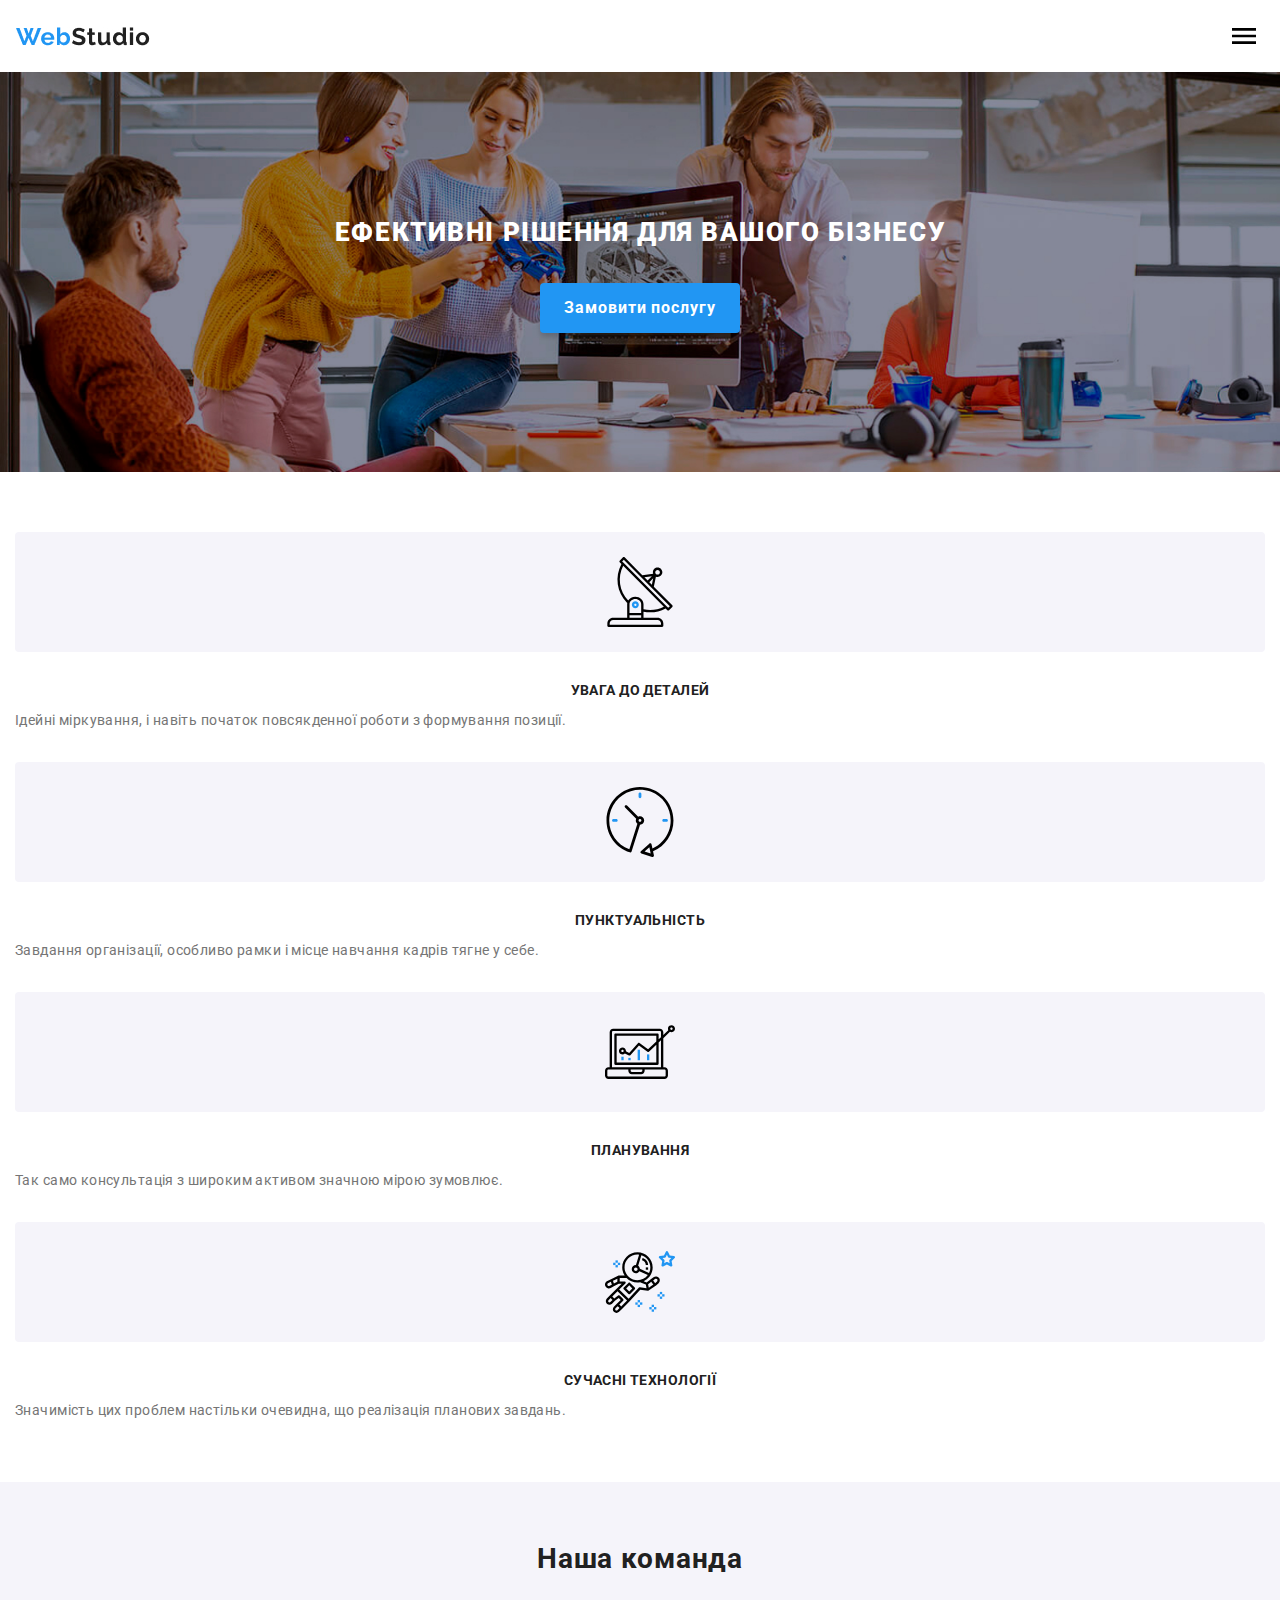
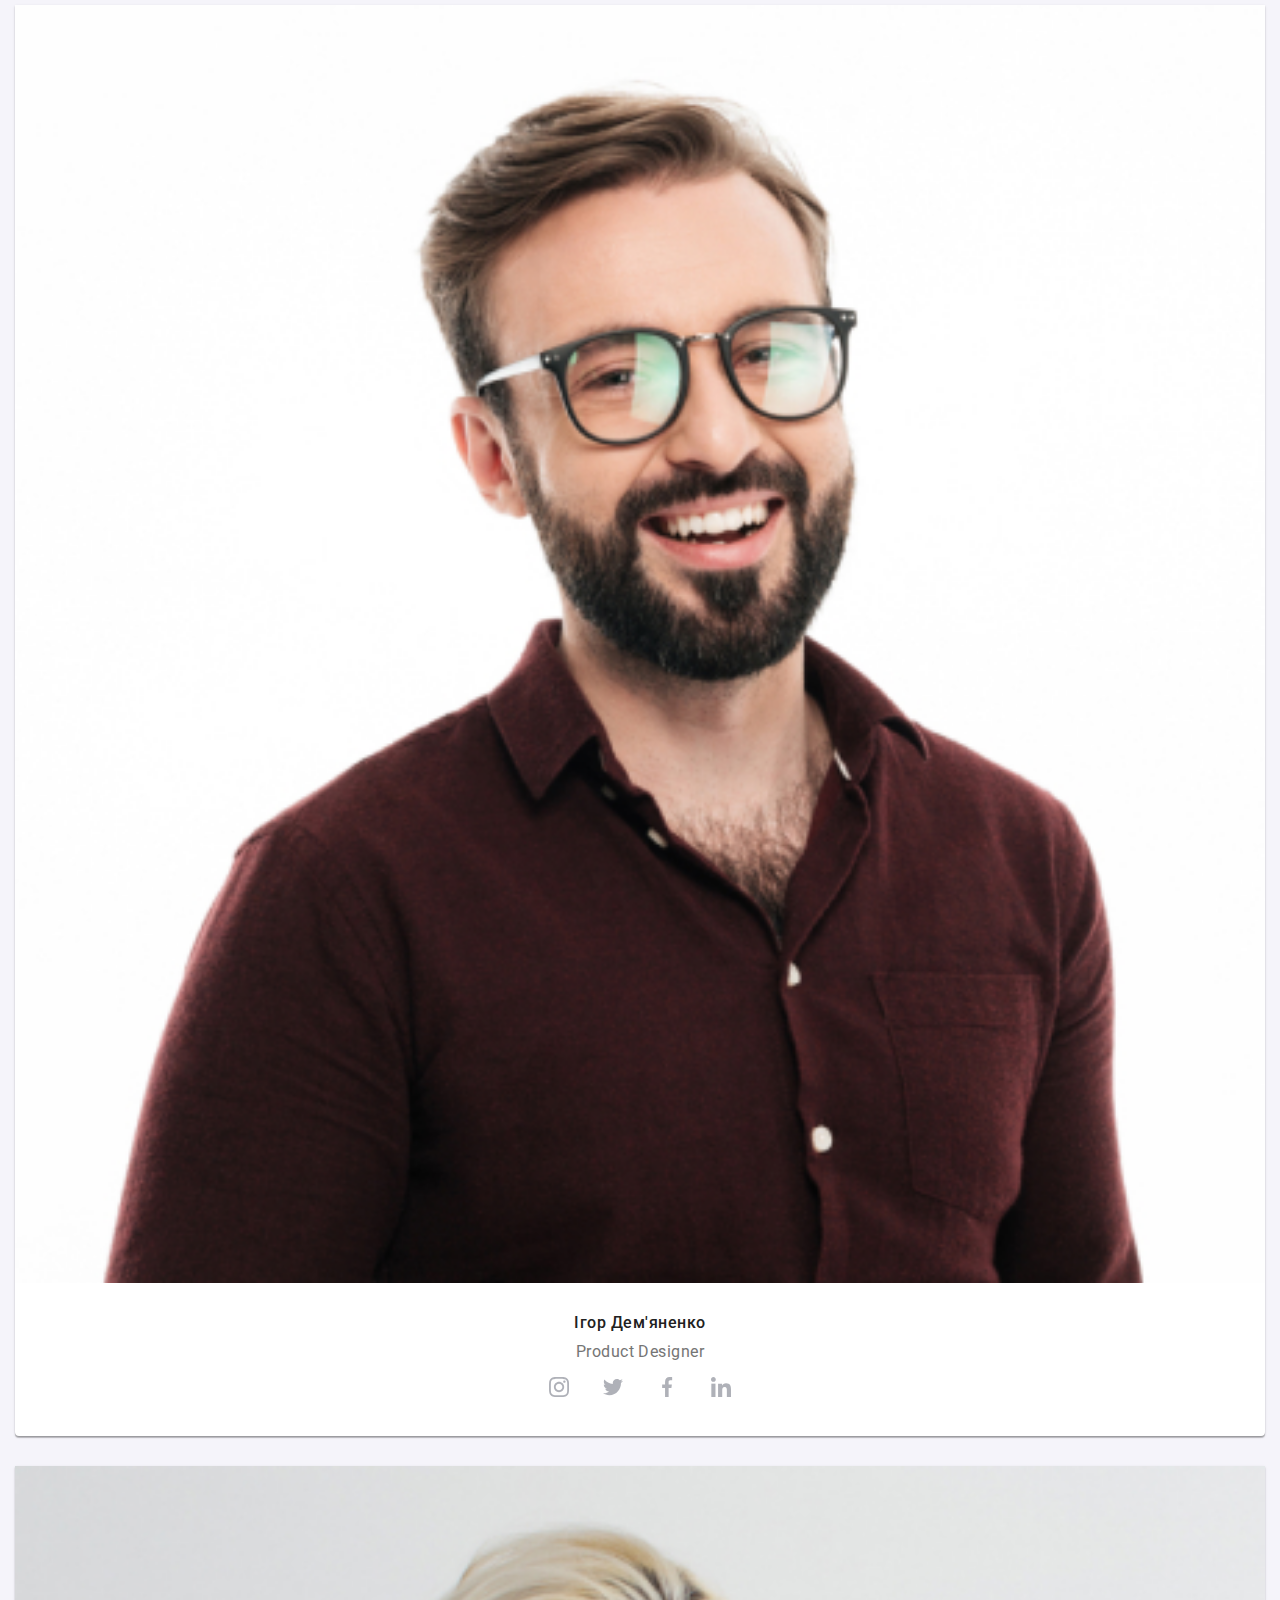
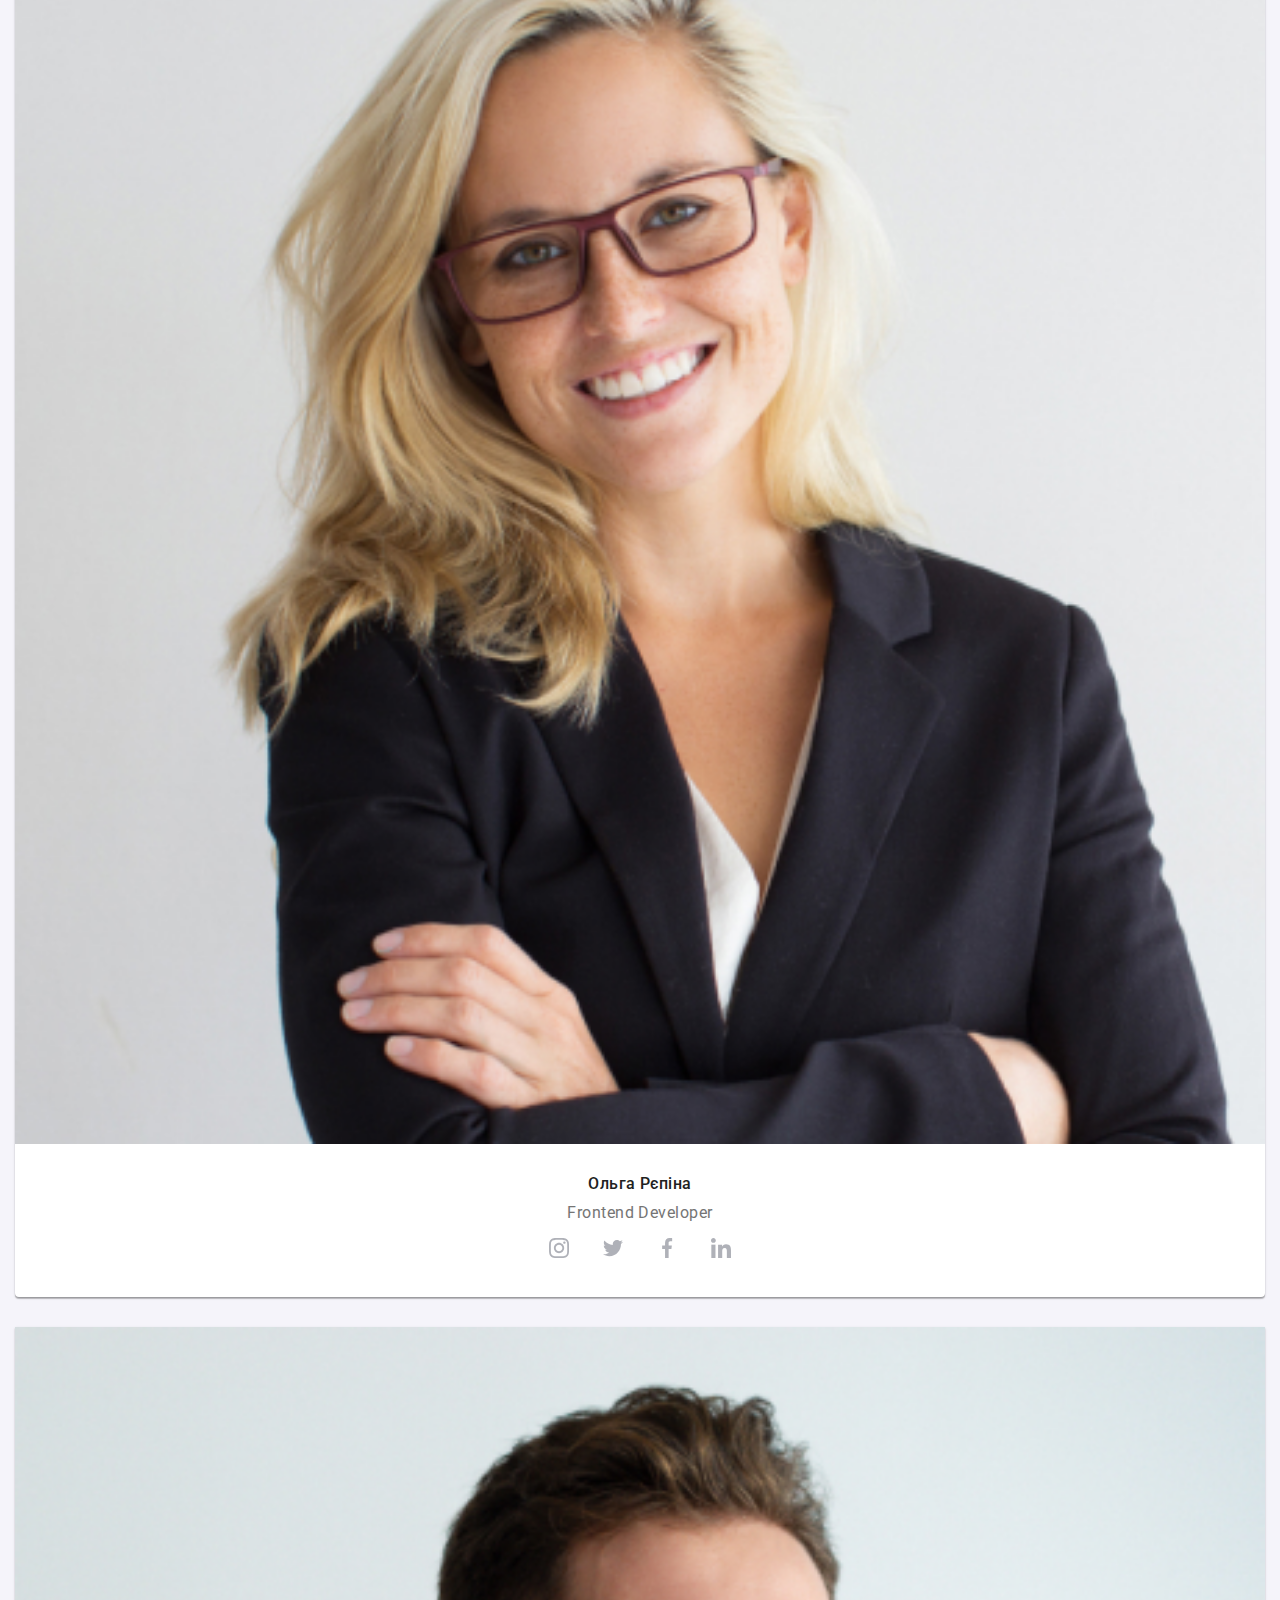
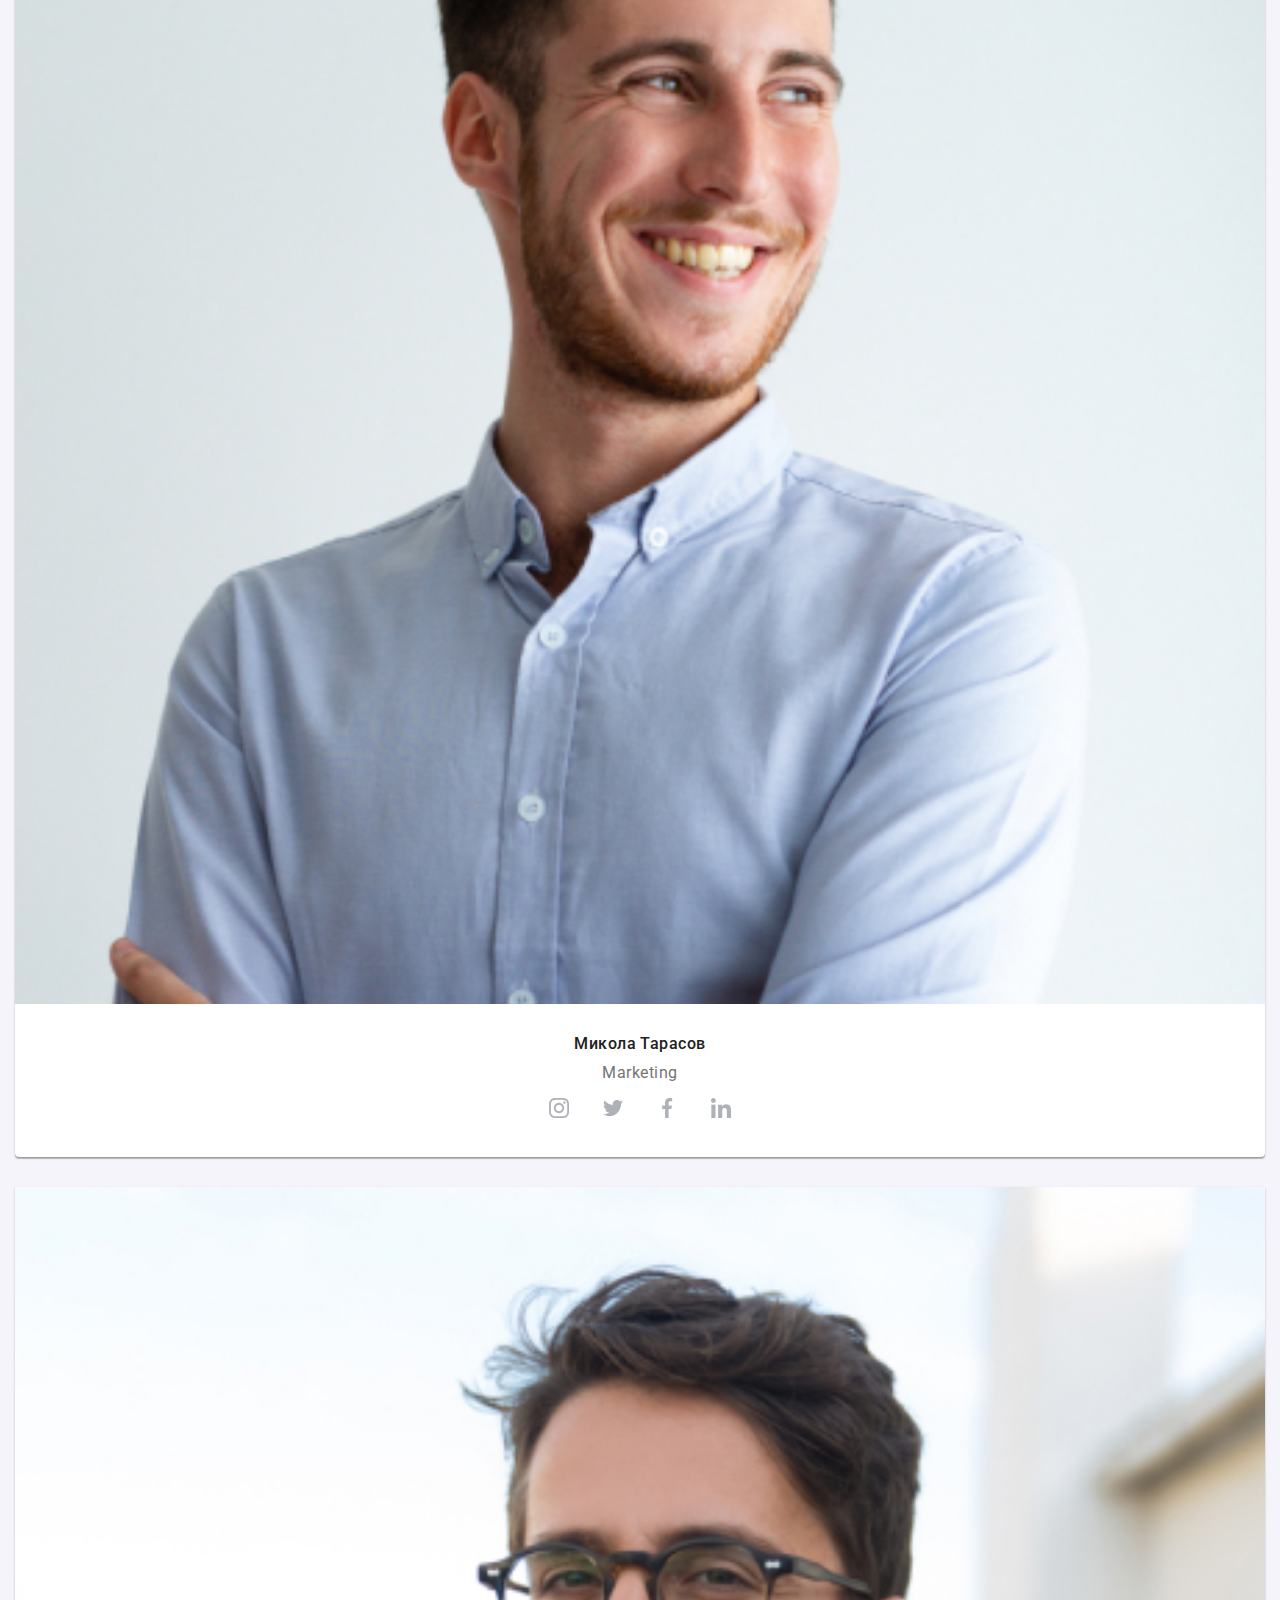
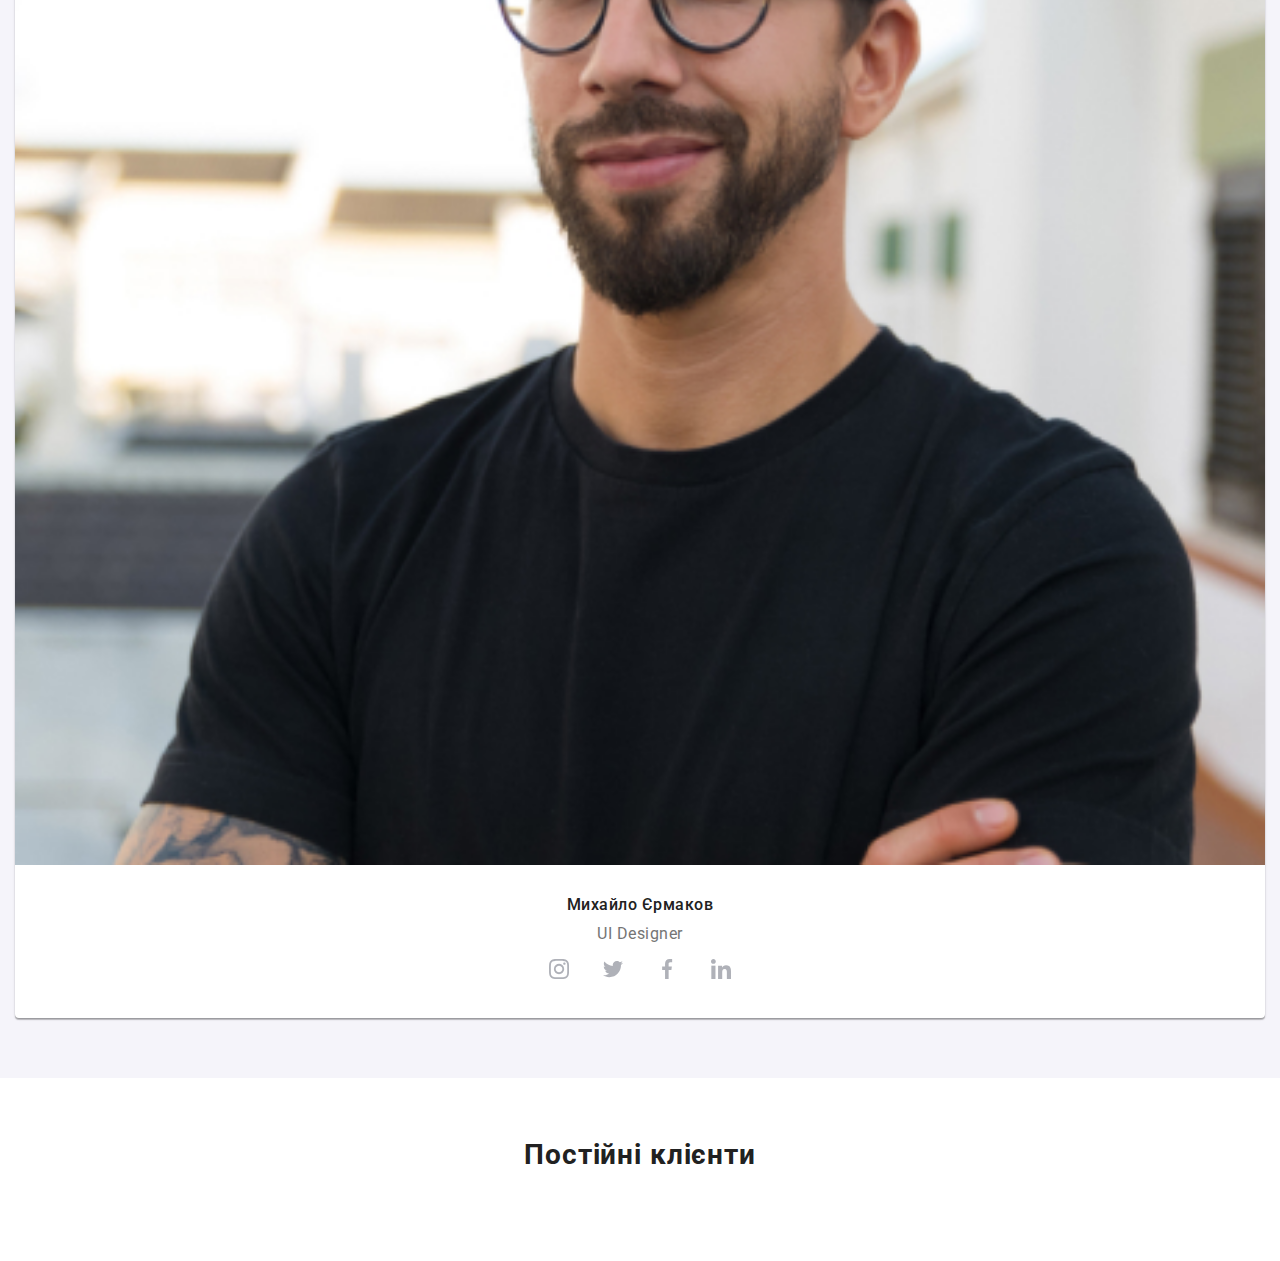
==== index.html @ ae283195 "advantages & our-team" ====
<!DOCTYPE html>
<html lang="uk">
  <head>
    <meta charset="UTF-8" />
    <meta name="viewport" content="width=device-width, initial-scale=1.0" />
    <link rel="preconnect" href="https://fonts.googleapis.com" />
    <link rel="preconnect" href="https://fonts.gstatic.com" crossorigin />
    <link
      href="https://fonts.googleapis.com/css2?family=Fira+Sans:wght@400;700;900&family=Oleo+Script&family=Raleway:wght@700&family=Roboto:wght@400;500;700;900&display=swap"
      rel="stylesheet"
    />
    <link rel="stylesheet" href="/src/css/styles.css" />
    <title>Webstudio</title>
  </head>
  <body>
    <header class="header">
      <div class="header__container container">
        <div class="logo">
          <img src="/src/img/header/logo.jpg" alt="" class="header__logo" />
        </div>
        <p class="header__navigation-menu"></p>
      </div>
    </header>
    <main class="main">
      <section class="hero main__hero">
        <h1 class="hero__title">Ефективні рішення для вашого бізнесу</h1>
        <button class="btn hero__btn">Замовити послугу</button>
      </section>
      <section class="advantages main__advantages">
        <h2 class="advantages__title">Наші переваги</h2>
        <ul class="advantages__list">
          <li class="advantage">
            <div class="icon__wrapper">
              <svg class="advantage__svg" id="antenna">
                <use
                  href="src/img/advantages/icons.svg#antenna"
                  class="advantage__icon"
                ></use>
              </svg>
            </div>
            <h3 class="advantage__title">УВАГА ДО ДЕТАЛЕЙ</h3>
            <p class="advantage__text">
              Ідейні міркування, і навіть початок повсякденної роботи з
              формування позиції.
            </p>
          </li>
          <li class="advantage">
            <div class="icon__wrapper">
              <svg class="advantage__svg" id="antenna">
                <use
                  href="src/img/advantages/icons.svg#clock"
                  class="advantage__icon"
                ></use>
              </svg>
            </div>
            <h3 class="advantage__title">ПУНКТУАЛЬНІСТЬ</h3>
            <p class="advantage__text">
              Завдання організації, особливо рамки і місце навчання кадрів тягне
              у себе.
            </p>
          </li>
          <li class="advantage">
            <div class="icon__wrapper">
              <svg class="advantage__svg" id="antenna">
                <use
                  href="src/img/advantages/icons.svg#diagram"
                  class="advantage__icon"
                ></use>
              </svg>
            </div>
            <h3 class="advantage__title">ПЛАНУВАННЯ</h3>
            <p class="advantage__text">
              Так само консультація з широким активом значною мірою зумовлює.
            </p>
          </li>
          <li class="advantage">
            <div class="icon__wrapper">
              <svg class="advantage__svg" id="antenna">
                <use
                  href="src/img/advantages/icons.svg#astronaut"
                  class="advantage__icon"
                ></use>
              </svg>
            </div>
            <h3 class="advantage__title">СУЧАСНІ ТЕХНОЛОГІЇ</h3>
            <p class="advantage__text">
              Значимість цих проблем настільки очевидна, що реалізація планових
              завдань.
            </p>
          </li>
        </ul>
      </section>
      <section class="our-team main__our-team">
        <div class="our-team__container container">
          <h2 class="our-team__title">Наша команда</h2>
          <ul class="our-team__list">
            <li class="worker our-team__worker">
              <img
                src="/src/img/our-team/igor.jpg"
                alt="Igor"
                class="worker__photo"
              />
              <h3 class="worker__title">Ігор Дем'яненко</h3>
              <p class="worker__job">Product Designer</p>
              <div class="worker__links">
                <a href="" class="worker__link">
                  <svg class="worker__svg" id="instagram">
                    <use
                      href="/src/img/our-team/icons.svg#icon-instagram"
                    ></use>
                  </svg>
                </a>
                <a href="" class="worker__link">
                  <svg class="worker__svg" id="twitter">
                    <use href="/src/img/our-team/icons.svg#icon-twitter"></use>
                  </svg>
                </a>
                <a href="" class="worker__link">
                  <svg class="worker__svg" id="facebook">
                    <use href="/src/img/our-team/icons.svg#icon-facebook"></use>
                  </svg>
                </a>
                <a href="" class="worker__link">
                  <svg class="worker__svg" id="linkedin">
                    <use href="/src/img/our-team/icons.svg#icon-linkedin"></use>
                  </svg>
                </a>
              </div>
            </li>

            <li class="worker our-team__worker">
              <img
                src="/src/img/our-team/olga.jpg"
                alt="Igor"
                class="worker__photo"
              />
              <h3 class="worker__title">Ольга Рєпіна</h3>
              <p class="worker__job">Frontend Developer</p>
              <div class="worker__links">
                <a href="" class="worker__link">
                  <svg class="worker__svg" id="instagram">
                    <use
                      href="/src/img/our-team/icons.svg#icon-instagram"
                    ></use>
                  </svg>
                </a>
                <a href="" class="worker__link">
                  <svg class="worker__svg" id="twitter">
                    <use href="/src/img/our-team/icons.svg#icon-twitter"></use>
                  </svg>
                </a>
                <a href="" class="worker__link">
                  <svg class="worker__svg" id="facebook">
                    <use href="/src/img/our-team/icons.svg#icon-facebook"></use>
                  </svg>
                </a>
                <a href="" class="worker__link">
                  <svg class="worker__svg" id="linkedin">
                    <use href="/src/img/our-team/icons.svg#icon-linkedin"></use>
                  </svg>
                </a>
              </div>
            </li>

            <li class="worker our-team__worker">
              <img
                src="/src/img/our-team/mykola.jpg"
                alt="Igor"
                class="worker__photo"
              />
              <h3 class="worker__title">Микола Тарасов</h3>
              <p class="worker__job">Marketing</p>
              <div class="worker__links">
                <a href="" class="worker__link">
                  <svg class="worker__svg" id="instagram">
                    <use
                      href="/src/img/our-team/icons.svg#icon-instagram"
                    ></use>
                  </svg>
                </a>
                <a href="" class="worker__link">
                  <svg class="worker__svg" id="twitter">
                    <use href="/src/img/our-team/icons.svg#icon-twitter"></use>
                  </svg>
                </a>
                <a href="" class="worker__link">
                  <svg class="worker__svg" id="facebook">
                    <use href="/src/img/our-team/icons.svg#icon-facebook"></use>
                  </svg>
                </a>
                <a href="" class="worker__link">
                  <svg class="worker__svg" id="linkedin">
                    <use href="/src/img/our-team/icons.svg#icon-linkedin"></use>
                  </svg>
                </a>
              </div>
            </li>

            <li class="worker our-team__worker">
              <img
                src="/src/img/our-team/mykhailo.jpg"
                alt="Igor"
                class="worker__photo"
              />
              <h3 class="worker__title">Михайло Єрмаков</h3>
              <p class="worker__job">UI Designer</p>
              <div class="worker__links">
                <a href="" class="worker__link">
                  <svg class="worker__svg" id="instagram">
                    <use
                      href="/src/img/our-team/icons.svg#icon-instagram"
                    ></use>
                  </svg>
                </a>
                <a href="" class="worker__link">
                  <svg class="worker__svg" id="twitter">
                    <use href="/src/img/our-team/icons.svg#icon-twitter"></use>
                  </svg>
                </a>
                <a href="" class="worker__link">
                  <svg class="worker__svg" id="facebook">
                    <use href="/src/img/our-team/icons.svg#icon-facebook"></use>
                  </svg>
                </a>
                <a href="" class="worker__link">
                  <svg class="worker__svg" id="linkedin">
                    <use href="/src/img/our-team/icons.svg#icon-linkedin"></use>
                  </svg>
                </a>
              </div>
            </li>
          </ul>
        </div>
      </section>
      <section class="clients main__clients">
        <div class="container">
          <h2 class="clients__title">Постійні клієнти</h2>
          <ul class="clients__list">
           
          </ul>
        </div>
      </section>
    </main>
  </body>
</html>
---- src/css/styles.css ----
.worker__links, .advantage, .hero {
  display: flex;
  justify-content: center;
}

* {
  margin: 0;
  padding: 0;
  box-sizing: border-box;
}

h1,
h2,
h3,
h4,
h5,
h6 {
  font-weight: inherit;
  font-size: inherit;
}

ul {
  list-style: none;
}

a {
  color: inherit;
  text-decoration: none;
}

button {
  outline: none;
  border: none;
  color: inherit;
}

body {
  color: #212121;
  font-family: "Roboto", sans-serif;
  font-size: 14px;
  font-weight: 400;
}

.container {
  min-width: 480px;
}

img {
  width: 100%;
  display: block;
  max-width: 100%;
}

.btn {
  border-radius: 4px;
  background: #2196f3;
  box-shadow: 0px 4px 4px 0px rgba(0, 0, 0, 0.15);
  cursor: pointer;
}

.header__container {
  padding: 16px;
  display: flex;
  justify-content: space-between;
  align-items: center;
}
.header__navigation-menu::after {
  content: "";
  background-image: url(/src/img/header/menu.svg);
  width: 40px;
  height: 40px;
  display: block;
}

.hero {
  background-image: url(/src/img/hero/hero.jpg);
  background-position: center;
  background-size: cover;
  height: 400px;
  width: 100%;
  padding: 0px 60px;
  align-items: center;
  flex-direction: column;
  row-gap: 30px;
}
.hero__title {
  color: #fff;
  font-family: Roboto;
  font-size: 26px;
  font-weight: 900;
  text-align: center;
  line-height: 42px; /* 161.538% */
  letter-spacing: 1.56px;
  text-transform: uppercase;
}
.hero__btn {
  padding: 10px 24px;
  color: #fff;
  font-family: Roboto;
  font-size: 16px;
  font-weight: 700;
  text-align: center;
  line-height: 30px; /* 187.5% */
  letter-spacing: 0.96px;
}
.hero__btn:hover {
  background-color: #fff;
  color: #2196f3;
  transition: color 250ms cubic-bezier(0.4, 0, 0.2, 1);
  transition: background-color 250ms cubic-bezier(0.4, 0, 0.2, 1);
}

.advantages {
  padding: 60px 15px 0px 15px;
}
.advantages__title {
  display: none;
}
.advantages__list {
  display: flex;
  flex-direction: column;
  gap: 30px;
}

.advantage {
  flex-direction: column;
}
.advantage__svg {
  width: 70px;
  height: 70px;
}
.advantage__svg:hover {
  fill: #2196f3;
  transition: fill 250ms cubic-bezier(0.4, 0, 0.2, 1);
}
.advantage__title {
  color: #212121;
  font-family: Roboto;
  font-size: 14px;
  font-weight: 700;
  margin-bottom: 10px;
  line-height: 16px;
  letter-spacing: 0.03em;
  text-align: center;
}
.advantage__text {
  color: #757575;
  font-family: Roboto;
  font-size: 14px;
  font-weight: 400;
  line-height: 24px;
  letter-spacing: 0.03em;
}

.icon__wrapper {
  border-radius: 4px;
  background: #f5f4fa;
  margin-bottom: 30px;
  padding: 25px 0px;
  display: flex;
  justify-content: center;
}

.our-team__container {
  padding: 60px 15px;
  background-color: #f5f4fa;
}

.our-team {
  margin-top: 60px;
}
.our-team__title {
  color: #212121;
  font-family: Roboto;
  font-size: 28px;
  font-weight: 700;
  line-height: 33px;
  letter-spacing: 0.03em;
  text-align: center;
  margin-bottom: 30px;
}
.our-team__list {
  display: flex;
  flex-direction: column;
  gap: 30px;
}

.worker {
  border-radius: 0px 0px 4px 4px;
  background-color: #fff;
  box-shadow: 0px 2px 1px 0px rgba(0, 0, 0, 0.2), 0px 1px 1px 0px rgba(0, 0, 0, 0.14), 0px 1px 3px 0px rgba(0, 0, 0, 0.12);
  padding-bottom: 36px;
}
.worker__photo {
  margin-bottom: 30px;
}
.worker__title {
  color: #212121;
  font-family: Roboto;
  font-size: 16px;
  font-weight: 500;
  line-height: 19px;
  letter-spacing: 0.03em;
  text-align: center;
  margin-bottom: 10px;
}
.worker__job {
  color: #757575;
  font-family: Roboto;
  font-size: 16px;
  font-weight: 400;
  line-height: 19px;
  letter-spacing: 0.03em;
  text-align: center;
  margin-bottom: 16px;
}
.worker__links {
  gap: 34px;
}
.worker__link:hover .worker__svg {
  fill: #2196f3;
}
.worker__svg {
  width: 20px;
  height: 20px;
}

.clients {
  padding: 60px 15px;
}
.clients__title {
  color: #212121;
  font-family: Roboto;
  font-size: 28px;
  font-weight: 700;
  text-align: center;
  line-height: normal;
  letter-spacing: 0.84px;
  margin-bottom: 30px;
}
.clients__img {
  width: 210px;
  height: 92px;
}
.clients__list {
  display: flex;
  flex-wrap: wrap;
  gap: 30px;
}
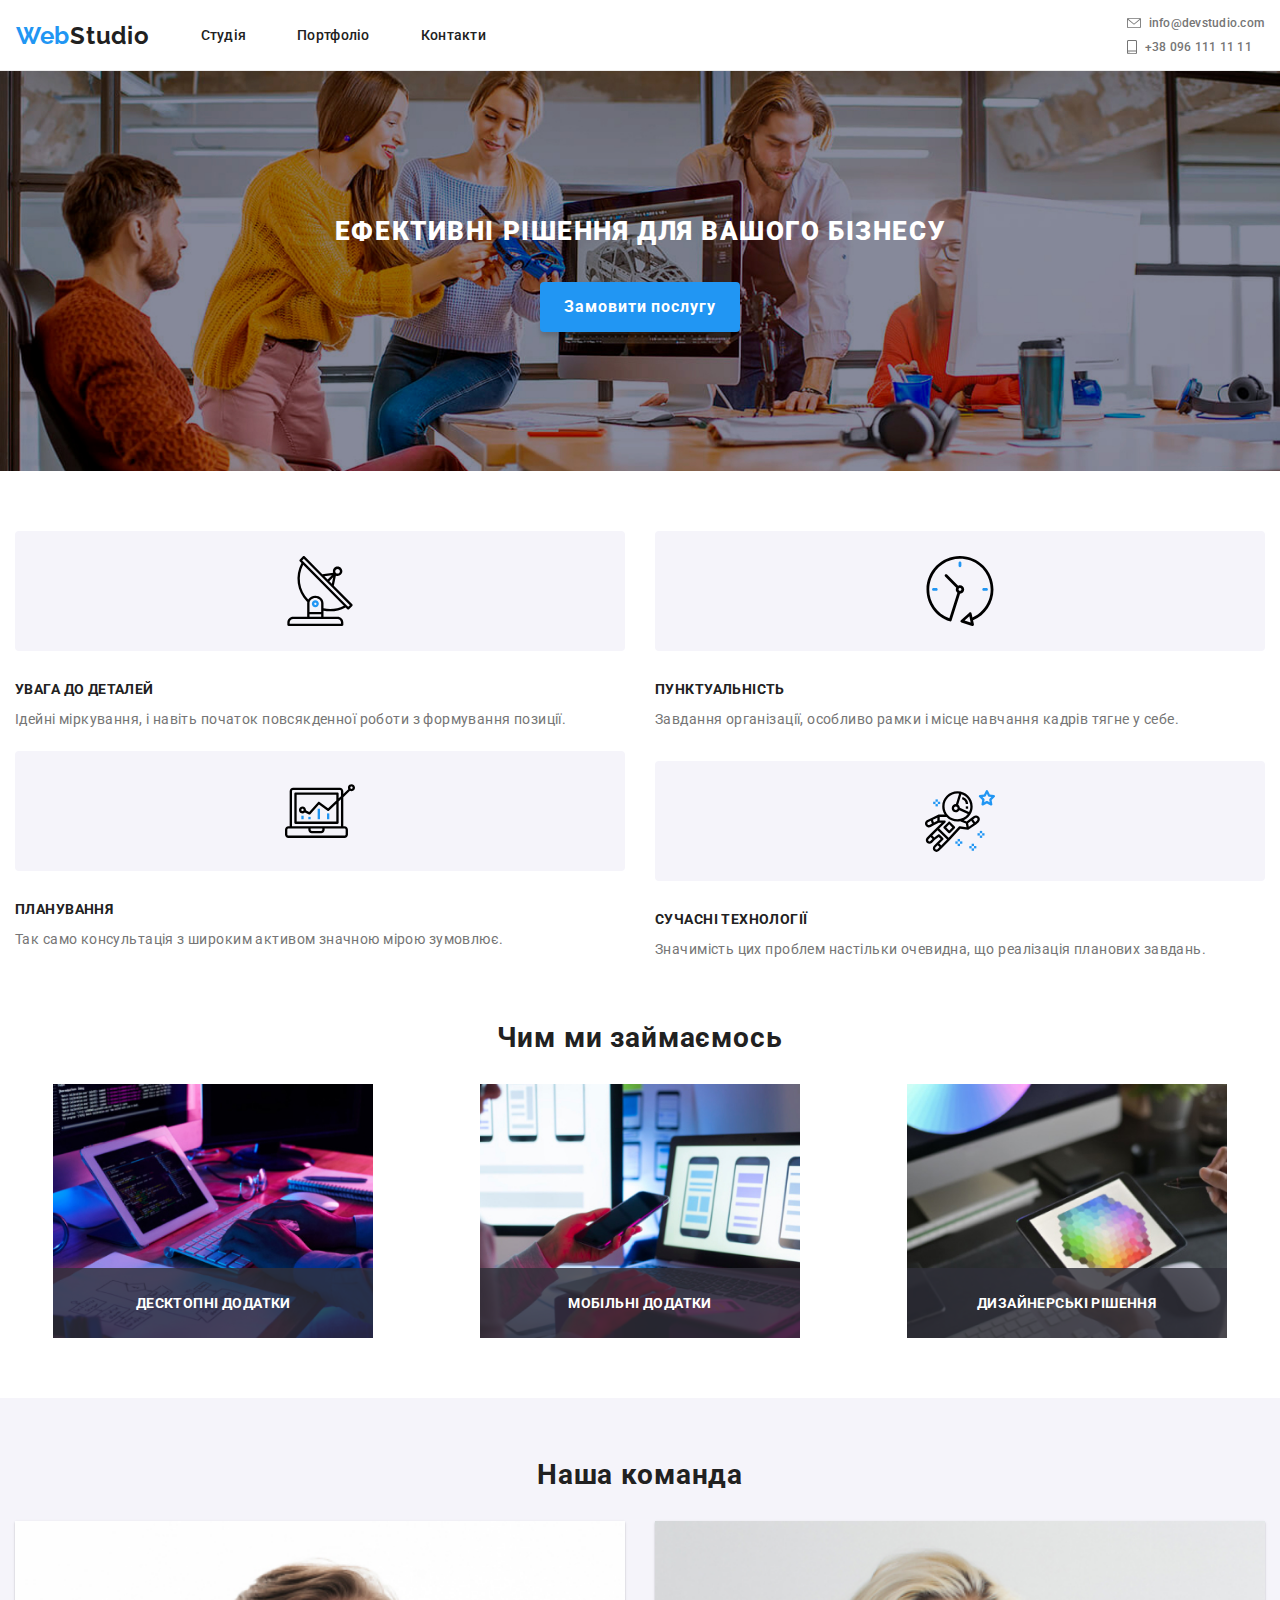
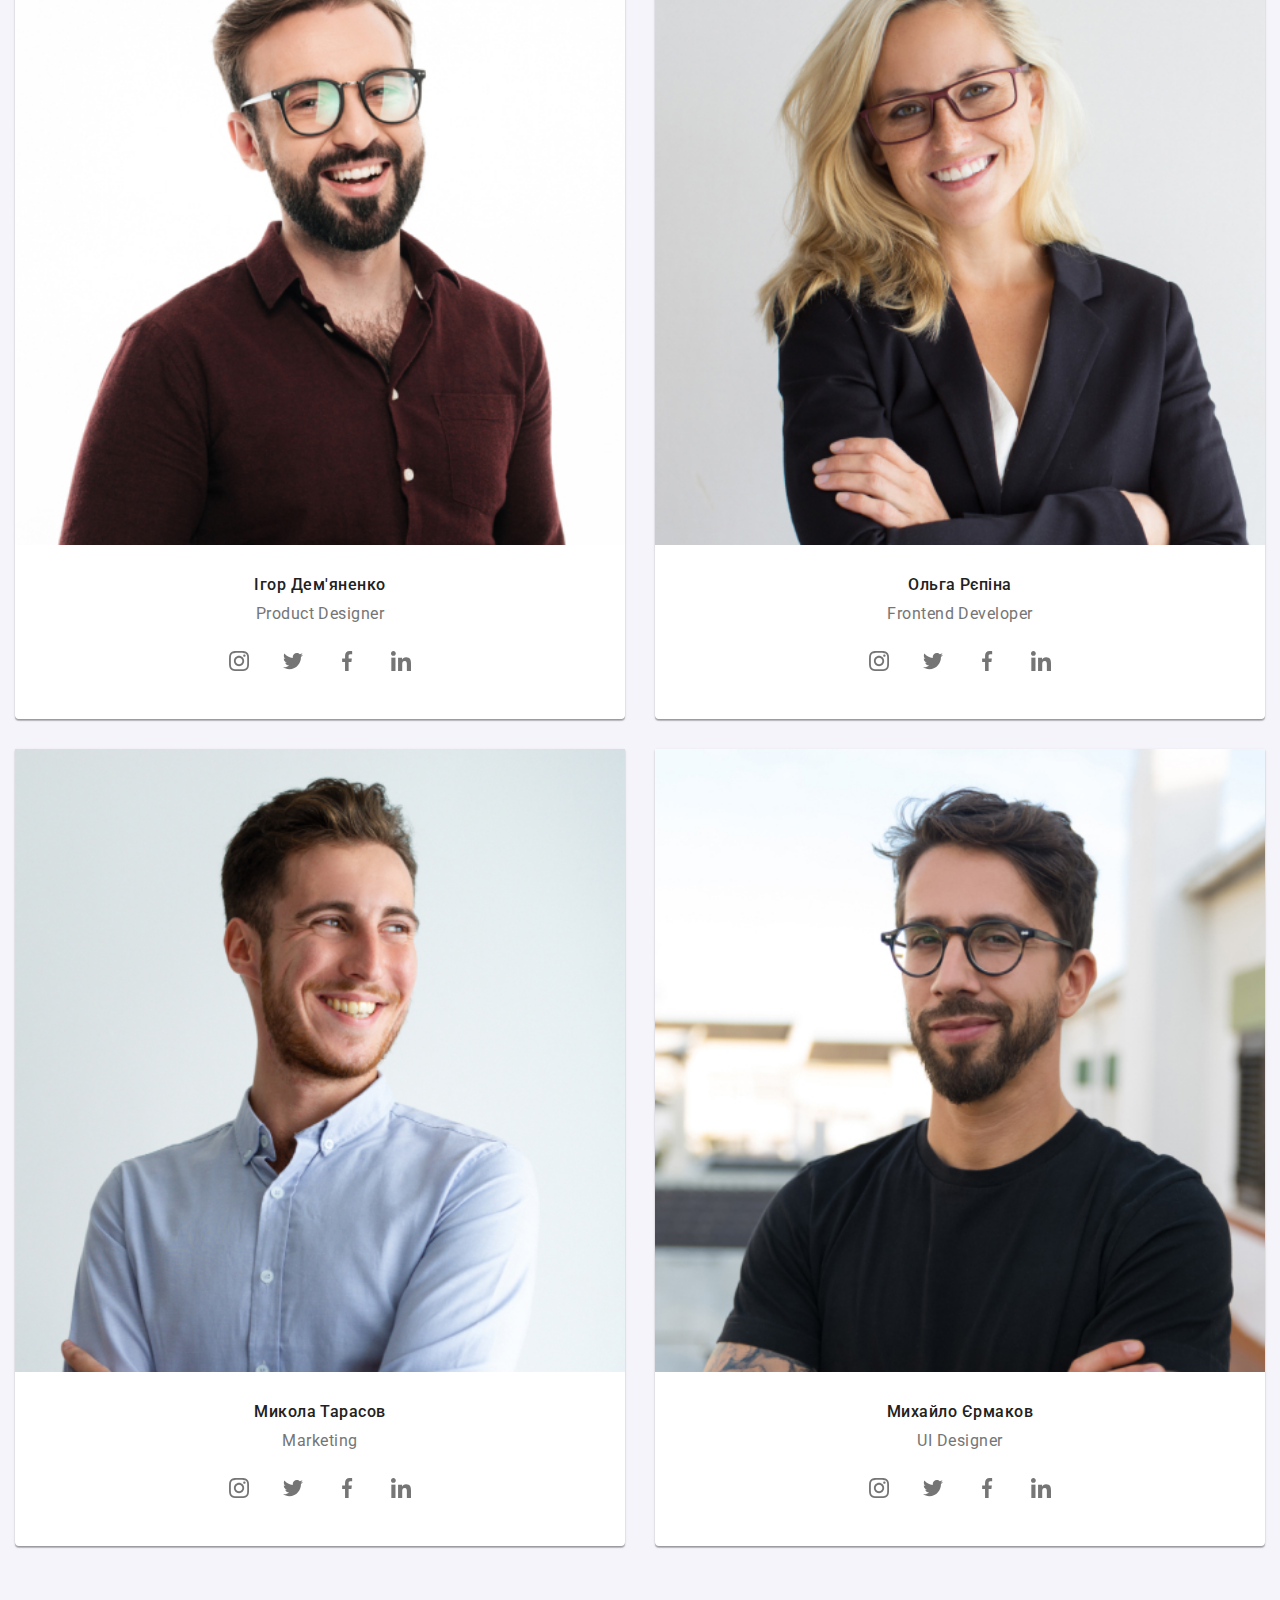
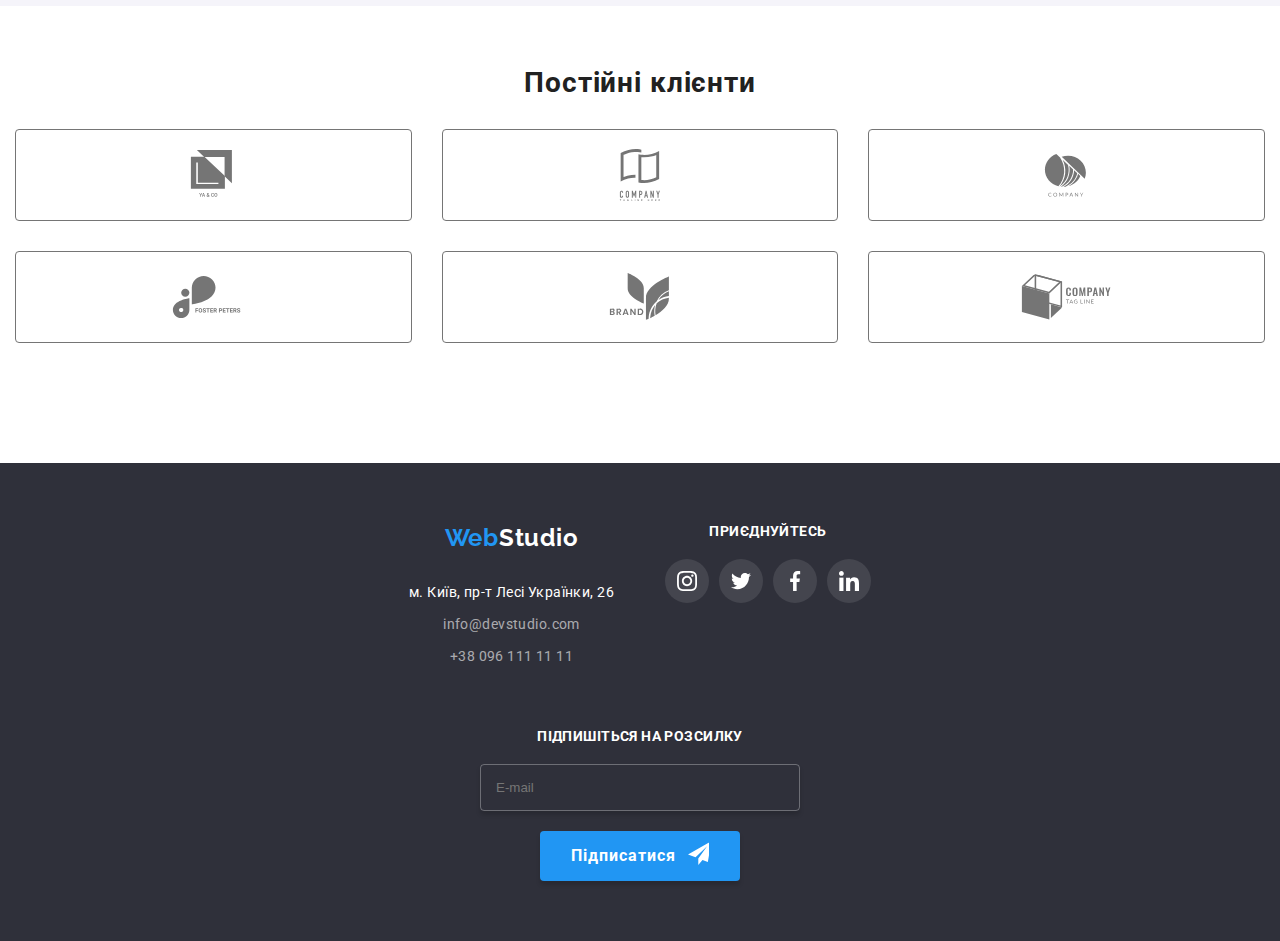
==== commit 5f11bb2f: "готово" ====
--- a/index.html
+++ b/index.html
@@ -14,18 +14,110 @@
   </head>
   <body>
     <header class="header">
-      <div class="header__container container">
-        <div class="logo">
-          <img src="/src/img/header/logo.jpg" alt="" class="header__logo" />
-        </div>
-        <p class="header__navigation-menu"></p>
-      </div>
+      <ul class="header__container container">
+        <h2 class="header__logo logo">
+          Web<span class="header__logo--active">Studio</span>
+        </h2>
+        <li class="list__item"><a href="index.html">Студія</a></li>
+        <li class="list__item"><a href="portfolio.html">Портфоліо</a></li>
+        <li class="list__item"><a href="">Контакти</a></li>
+      </ul>
+      <p class="header__navigation-menu"></p>
+      <ul class="header__contacts">
+        <li class="contacts__item"><a href="">info@devstudio.com</a></li>
+        <li class="contacts__item"><a href="">+38 096 111 11 11</a></li>
+      </ul>
     </header>
     <main class="main">
       <section class="hero main__hero">
         <h1 class="hero__title">Ефективні рішення для вашого бізнесу</h1>
-        <button class="btn hero__btn">Замовити послугу</button>
+        <button class="btn hero__btn" id="openModalBtn">
+          Замовити послугу
+        </button>
       </section>
+      <div class="backdrop is-hidden" data-backdrop>
+        <div class="modal" data-modal>
+          <button
+            class="modal__close close modal__close--active"
+            data-modal-close
+            id="closeModalBtn"
+          >
+            X
+          </button>
+          <h3 class="modal__title">Залиште свої дані, ми вам передзвонимо</h3>
+          <form action="#" class="modal__form form">
+            <label for="name" class="modal__label label">Ім'я</label>
+            <div class="form__wrapper wrapper form__wrapper--active">
+              <svg class="form__img img">
+                <use href="/img/icon.svg#black-person"></use>
+              </svg>
+              <input
+                type="name"
+                name="user_name"
+                id="name"
+                required
+                class="modal__input input"
+              />
+            </div>
+
+            <label for="tel" class="modal__label label">Телефон</label>
+            <div class="form__wrapper wrapper form__wrapper--active">
+              <svg class="form__img">
+                <use href="/img/icon.svg#tel"></use>
+              </svg>
+              <input
+                type="tel"
+                name="user_tel"
+                id="tel"
+                required
+                class="modal__input input"
+              />
+            </div>
+
+            <label for="email" class="modal__label label">Пошта</label>
+            <div class="form__wrapper wrapper form__wrapper--active">
+              <svg class="form__img form__img--active">
+                <use href="/img/icon.svg#email"></use>
+              </svg>
+              <input
+                type="email"
+                name="user_email"
+                id="email"
+                required
+                class="modal__input input"
+              />
+            </div>
+
+            <label for="comment" class="modal__label label">Коментар</label>
+            <textarea
+              name="Comment"
+              id="comment"
+              cols="100%"
+              rows="100%"
+              class="modal__textarea textarea modal__textarea--active"
+            ></textarea>
+
+            <div class="checkbox__wrapper">
+              <input
+                type="checkbox"
+                id="check"
+                name="check"
+                required
+                class="modal__checkbox"
+              />
+              <label for="check" class="modal__accept"
+                >Погоджуюся з розсилкою та приймаю
+                <a href="#" class="modal__link--active modal__link"
+                  >Умови договору</a
+                ></label
+              >
+            </div>
+            <div class="button__wrapper">
+              <button type="submit" class="modal__send">Відправити</button>
+            </div>
+          </form>
+        </div>
+      </div>
       <section class="advantages main__advantages">
         <h2 class="advantages__title">Наші переваги</h2>
         <ul class="advantages__list">
@@ -90,6 +182,37 @@
           </li>
         </ul>
       </section>
+      <section class="activities main__activities">
+        <div class="container">
+          <h2 class="activities__title">Чим ми займаємось</h2>
+          <ul class="activities__list">
+            <li class="activity activities__item">
+              <img
+                src="/src/img/activities/activity1.jpg"
+                alt="Activity"
+                class="activity__photo"
+              />
+              <p class="activity__description">Десктопні додатки</p>
+            </li>
+            <li class="activity activities__item">
+              <img
+                src="/src/img/activities/activity2.jpg"
+                alt="Activity"
+                class="activity__photo"
+              />
+              <p class="activity__description">Мобільні додатки</p>
+            </li>
+            <li class="activity activities__item">
+              <img
+                src="/src/img/activities/activity3.jpg"
+                alt="Activity"
+                class="activity__photo"
+              />
+              <p class="activity__description">Дизайнерські рішення</p>
+            </li>
+          </ul>
+        </div>
+      </section>
       <section class="our-team main__our-team">
         <div class="our-team__container container">
           <h2 class="our-team__title">Наша команда</h2>
@@ -102,26 +225,26 @@
               />
               <h3 class="worker__title">Ігор Дем'яненко</h3>
               <p class="worker__job">Product Designer</p>
-              <div class="worker__links">
-                <a href="" class="worker__link">
-                  <svg class="worker__svg" id="instagram">
+              <div class="worker__links socialmedia__links">
+                <a href="" class="worker__link">
+                  <svg class="socialmedia__icon worker__svg" id="instagram">
                     <use
                       href="/src/img/our-team/icons.svg#icon-instagram"
                     ></use>
                   </svg>
                 </a>
                 <a href="" class="worker__link">
-                  <svg class="worker__svg" id="twitter">
+                  <svg class="socialmedia__icon worker__svg" id="twitter">
                     <use href="/src/img/our-team/icons.svg#icon-twitter"></use>
                   </svg>
                 </a>
                 <a href="" class="worker__link">
-                  <svg class="worker__svg" id="facebook">
+                  <svg class="socialmedia__icon worker__svg" id="facebook">
                     <use href="/src/img/our-team/icons.svg#icon-facebook"></use>
                   </svg>
                 </a>
                 <a href="" class="worker__link">
-                  <svg class="worker__svg" id="linkedin">
+                  <svg class="socialmedia__icon worker__svg" id="linkedin">
                     <use href="/src/img/our-team/icons.svg#icon-linkedin"></use>
                   </svg>
                 </a>
@@ -136,26 +259,26 @@
               />
               <h3 class="worker__title">Ольга Рєпіна</h3>
               <p class="worker__job">Frontend Developer</p>
-              <div class="worker__links">
-                <a href="" class="worker__link">
-                  <svg class="worker__svg" id="instagram">
+              <div class="worker__links socialmedia__links">
+                <a href="" class="worker__link">
+                  <svg class="socialmedia__icon worker__svg" id="instagram">
                     <use
                       href="/src/img/our-team/icons.svg#icon-instagram"
                     ></use>
                   </svg>
                 </a>
                 <a href="" class="worker__link">
-                  <svg class="worker__svg" id="twitter">
+                  <svg class="socialmedia__icon worker__svg" id="twitter">
                     <use href="/src/img/our-team/icons.svg#icon-twitter"></use>
                   </svg>
                 </a>
                 <a href="" class="worker__link">
-                  <svg class="worker__svg" id="facebook">
+                  <svg class="socialmedia__icon worker__svg" id="facebook">
                     <use href="/src/img/our-team/icons.svg#icon-facebook"></use>
                   </svg>
                 </a>
                 <a href="" class="worker__link">
-                  <svg class="worker__svg" id="linkedin">
+                  <svg class="socialmedia__icon worker__svg" id="linkedin">
                     <use href="/src/img/our-team/icons.svg#icon-linkedin"></use>
                   </svg>
                 </a>
@@ -170,26 +293,26 @@
               />
               <h3 class="worker__title">Микола Тарасов</h3>
               <p class="worker__job">Marketing</p>
-              <div class="worker__links">
-                <a href="" class="worker__link">
-                  <svg class="worker__svg" id="instagram">
+              <div class="worker__links socialmedia__links">
+                <a href="" class="worker__link">
+                  <svg class="socialmedia__icon worker__svg" id="instagram">
                     <use
                       href="/src/img/our-team/icons.svg#icon-instagram"
                     ></use>
                   </svg>
                 </a>
                 <a href="" class="worker__link">
-                  <svg class="worker__svg" id="twitter">
+                  <svg class="socialmedia__icon worker__svg" id="twitter">
                     <use href="/src/img/our-team/icons.svg#icon-twitter"></use>
                   </svg>
                 </a>
                 <a href="" class="worker__link">
-                  <svg class="worker__svg" id="facebook">
+                  <svg class="socialmedia__icon worker__svg" id="facebook">
                     <use href="/src/img/our-team/icons.svg#icon-facebook"></use>
                   </svg>
                 </a>
                 <a href="" class="worker__link">
-                  <svg class="worker__svg" id="linkedin">
+                  <svg class="socialmedia__icon worker__svg" id="linkedin">
                     <use href="/src/img/our-team/icons.svg#icon-linkedin"></use>
                   </svg>
                 </a>
@@ -204,26 +327,26 @@
               />
               <h3 class="worker__title">Михайло Єрмаков</h3>
               <p class="worker__job">UI Designer</p>
-              <div class="worker__links">
-                <a href="" class="worker__link">
-                  <svg class="worker__svg" id="instagram">
+              <div class="worker__links socialmedia__links">
+                <a href="" class="worker__link">
+                  <svg class="socialmedia__icon worker__svg" id="instagram">
                     <use
                       href="/src/img/our-team/icons.svg#icon-instagram"
                     ></use>
                   </svg>
                 </a>
                 <a href="" class="worker__link">
-                  <svg class="worker__svg" id="twitter">
+                  <svg class="socialmedia__icon worker__svg" id="twitter">
                     <use href="/src/img/our-team/icons.svg#icon-twitter"></use>
                   </svg>
                 </a>
                 <a href="" class="worker__link">
-                  <svg class="worker__svg" id="facebook">
+                  <svg class="socialmedia__icon worker__svg" id="facebook">
                     <use href="/src/img/our-team/icons.svg#icon-facebook"></use>
                   </svg>
                 </a>
                 <a href="" class="worker__link">
-                  <svg class="worker__svg" id="linkedin">
+                  <svg class="socialmedia__icon worker__svg" id="linkedin">
                     <use href="/src/img/our-team/icons.svg#icon-linkedin"></use>
                   </svg>
                 </a>
@@ -236,10 +359,168 @@
         <div class="container">
           <h2 class="clients__title">Постійні клієнти</h2>
           <ul class="clients__list">
-           
+            <li class="client">
+              <a href="" class="client__link">
+                <div class="client__container">
+                  <svg
+                    class="client__svg"
+                    id="client1"
+                    width="106px"
+                    height="60px"
+                  >
+                    <use href="/src/img/clients/icons.svg#icon-client1"></use>
+                  </svg>
+                </div>
+              </a>
+            </li>
+
+            <li class="client">
+              <a href="" class="client__link">
+                <div class="client__container">
+                  <svg
+                    class="client__svg"
+                    id="client2"
+                    width="106px"
+                    height="60px"
+                  >
+                    <use href="/src/img/clients/icons.svg#icon-client2"></use>
+                  </svg>
+                </div>
+              </a>
+            </li>
+
+            <li class="client">
+              <a href="" class="client__link">
+                <div class="client__container">
+                  <svg
+                    class="client__svg"
+                    id="client3"
+                    width="106px"
+                    height="60px"
+                  >
+                    <use href="/src/img/clients/icons.svg#icon-client3"></use>
+                  </svg>
+                </div>
+              </a>
+            </li>
+
+            <li class="client">
+              <a href="" class="client__link">
+                <div class="client__container">
+                  <svg
+                    class="client__svg"
+                    id="client4"
+                    width="106px"
+                    height="60px"
+                  >
+                    <use href="/src/img/clients/icons.svg#icon-client4"></use>
+                  </svg>
+                </div>
+              </a>
+            </li>
+
+            <li class="client">
+              <a href="" class="client__link">
+                <div class="client__container">
+                  <svg
+                    class="client__svg"
+                    id="client5"
+                    width="106px"
+                    height="60px"
+                  >
+                    <use href="/src/img/clients/icons.svg#icon-client5"></use>
+                  </svg>
+                </div>
+              </a>
+            </li>
+
+            <li class="client">
+              <a href="" class="client__link">
+                <div class="client__container">
+                  <svg
+                    class="client__svg"
+                    id="client6"
+                    width="106px"
+                    height="60px"
+                  >
+                    <use href="/src/img/clients/icons.svg#icon-client6"></use>
+                  </svg>
+                </div>
+              </a>
+            </li>
           </ul>
         </div>
       </section>
     </main>
+    <footer class="footer">
+      <div class="footer__container container">
+        <div class="footer__wrapper">
+          <div class="information__container">
+            <h2 class="footer__logo logo">
+              Web<span class="footer__logo--active">Studio</span>
+            </h2>
+            <a href="" class="footer__information footer__information--active"
+              >м. Київ, пр-т Лесі Українки, 26</a
+            ><a href="" class="footer__information">info@devstudio.com</a
+            ><a href="" class="footer__information">+38 096 111 11 11</a>
+          </div>
+          <section class="social-media footer__social-media">
+            <h3 class="social-media__title">Приєднуйтесь</h3>
+            <div class="social-media__links">
+              <a href="" class="social-media__link">
+                <div class="social-media__wrapper">
+                  <svg
+                    class="socialmedia__icon social-media__icon"
+                    id="instagram"
+                  >
+                    <use
+                      href="/src/img/our-team/icons.svg#icon-instagram"
+                    ></use>
+                  </svg>
+                </div>
+              </a>
+              <a href="" class="social-media__link">
+                <div class="social-media__wrapper">
+                  <svg
+                    class="socialmedia__icon social-media__icon"
+                    id="twitter"
+                  >
+                    <use href="/src/img/our-team/icons.svg#icon-twitter"></use>
+                  </svg>
+                </div>
+              </a>
+              <a href="" class="social-media__link">
+                <div class="social-media__wrapper">
+                  <svg
+                    class="socialmedia__icon social-media__icon"
+                    id="facebook"
+                  >
+                    <use href="/src/img/our-team/icons.svg#icon-facebook"></use>
+                  </svg>
+                </div>
+              </a>
+              <a href="" class="social-media__link">
+                <div class="social-media__wrapper">
+                  <svg
+                    class="socialmedia__icon social-media__icon"
+                    id="linkedin"
+                  >
+                    <use href="/src/img/our-team/icons.svg#icon-linkedin"></use>
+                  </svg>
+                </div>
+              </a>
+            </div>
+          </section>
+        </div>
+        <section class="mailing footer__mailing">
+          <h2 class="mailing__title">Підпишіться на розсилку</h2>
+          <div class="mailing__container container">
+            <input type="email" class="mailing__input" placeholder="E-mail" />
+            <button class="mailing__btn">Підписатися</button>
+          </div>
+        </section>
+      </div>
+    </footer>
+    <script src="/src/js/modal.js"></script>
   </body>
 </html>
--- a/src/css/styles.css
+++ b/src/css/styles.css
@@ -1,4 +1,4 @@
-.worker__links, .advantage, .hero {
+.button__wrapper, .worker__links, .advantage, .hero {
   display: flex;
   justify-content: center;
 }
@@ -32,6 +32,7 @@
   outline: none;
   border: none;
   color: inherit;
+  cursor: pointer;
 }
 
 body {
@@ -42,7 +43,7 @@
 }
 
 .container {
-  min-width: 480px;
+  min-width: 320px;
 }
 
 img {
@@ -55,14 +56,37 @@
   border-radius: 4px;
   background: #2196f3;
   box-shadow: 0px 4px 4px 0px rgba(0, 0, 0, 0.15);
-  cursor: pointer;
-}
-
-.header__container {
+}
+
+.logo {
+  color: #2196f3;
+  font-family: Roboto;
+  font-size: 24px;
+  font-weight: 700;
+  font-family: Raleway;
+  letter-spacing: 0.72px;
+}
+
+.socialmedia__icon {
+  width: 20px;
+  height: 20px;
+  fill: #757575;
+  transition: fill 250ms cubic-bezier(0.4, 0, 0.2, 1);
+}
+.socialmedia__icon:hover {
+  fill: #fff;
+}
+
+.hidden {
+  display: none;
+}
+
+.header {
   padding: 16px;
   display: flex;
   justify-content: space-between;
   align-items: center;
+  border-bottom: 1px solid #ECECEC;
 }
 .header__navigation-menu::after {
   content: "";
@@ -71,7 +95,103 @@
   height: 40px;
   display: block;
 }
-
+.header__container {
+  display: flex;
+  align-items: center;
+}
+.header__contacts {
+  display: flex;
+  flex-direction: column;
+  gap: 10px;
+}
+.header__contacts:hover {
+  color: #2196f3;
+}
+
+.list__item {
+  color: #212121;
+  font-family: Roboto;
+  font-size: 14px;
+  font-weight: 500;
+  letter-spacing: 0.28px;
+  transition: color 250ms cubic-bezier(0.4, 0, 0.2, 1);
+  transition: border-bottom 250ms cubic-bezier(0.4, 0, 0.2, 1);
+}
+.list__item:hover {
+  color: #2196f3;
+  border-bottom: 2px solid #2196f3;
+  border-radius: 2px;
+}
+
+.header__logo--active {
+  color: #212121;
+}
+
+.contacts__item {
+  color: #757575;
+  font-family: Roboto;
+  font-size: 12px;
+  font-weight: 500;
+  letter-spacing: 0.24px;
+  display: flex;
+  align-items: center;
+  gap: 8px;
+}
+.contacts__item:hover {
+  color: #2196f3;
+  transition: color 250ms cubic-bezier(0.4, 0, 0.2, 1);
+}
+
+.contacts__item::before {
+  content: "";
+  background-image: url(/src/img/header/email.svg);
+  width: 14px;
+  height: 10px;
+  display: block;
+  filter: hue-rotate(200deg);
+}
+
+.contacts__item:hover {
+  fill: #2196f3;
+}
+
+.contacts__item:nth-child(2):before {
+  background-image: url(/src/img/header/phone.svg);
+  background-repeat: no-repeat;
+  width: 10px;
+  height: 14px;
+  background-position: center;
+  filter: hue-rotate(200deg);
+}
+
+@media (max-width: 767px) {
+  .header__contacts,
+  .list__item {
+    display: none;
+  }
+}
+@media (min-width: 768px) {
+  .header__navigation-menu {
+    display: none;
+  }
+  .header__container {
+    display: flex;
+    gap: 51px;
+  }
+}
+@media (min-width: 1600px) {
+  .header {
+    width: 1170px;
+    margin: 0 auto;
+  }
+  .logo {
+    font-size: 26px;
+  }
+  .header__contacts {
+    flex-direction: row;
+    gap: 30px;
+  }
+}
 .hero {
   background-image: url(/src/img/hero/hero.jpg);
   background-position: center;
@@ -110,6 +230,14 @@
   transition: background-color 250ms cubic-bezier(0.4, 0, 0.2, 1);
 }
 
+@media (min-width: 1600px) {
+  .hero {
+    height: 600px;
+  }
+  .hero__title {
+    font-size: 44px;
+  }
+}
 .advantages {
   padding: 60px 15px 0px 15px;
 }
@@ -161,6 +289,33 @@
   justify-content: center;
 }
 
+@media (min-width: 768px) {
+  .advantages__list {
+    flex-wrap: wrap;
+    flex-direction: row;
+  }
+  .advantage {
+    flex-basis: calc((100% - 30px) / 2);
+  }
+  .advantage__title {
+    text-align: left;
+  }
+  .advantage:nth-child(3) {
+    position: relative;
+    top: -10px;
+  }
+}
+@media (min-width: 1600px) {
+  .advantages {
+    max-width: 1170px;
+    margin: 0 auto;
+    align-items: center;
+    padding-top: 94px;
+  }
+  .advantage {
+    flex-basis: calc((100% - 90px) / 4);
+  }
+}
 .our-team__container {
   padding: 60px 15px;
   background-color: #f5f4fa;
@@ -215,16 +370,48 @@
   margin-bottom: 16px;
 }
 .worker__links {
-  gap: 34px;
-}
-.worker__link:hover .worker__svg {
-  fill: #2196f3;
-}
-.worker__svg {
-  width: 20px;
-  height: 20px;
-}
-
+  gap: 10px;
+}
+.worker__link {
+  padding: 12px;
+  border-radius: 50%;
+  width: 44px;
+  height: 44px;
+}
+.worker__link:hover {
+  background-color: #2196f3;
+  transition: background-color 250ms cubic-bezier(0.4, 0, 0.2, 1);
+}
+
+@media (min-width: 768px) {
+  .our-team__list {
+    flex-direction: row;
+    flex-wrap: wrap;
+  }
+  .worker {
+    flex-basis: calc((100% - 30px) / 2);
+  }
+}
+@media (min-width: 1600px) {
+  .our-team__list {
+    max-width: 1170px;
+    margin: 0 auto;
+  }
+  .our-team {
+    margin-top: 95px;
+  }
+  .our-team__title {
+    color: #212121;
+    font-family: Roboto;
+    font-size: 36px;
+    font-weight: 700;
+    margin-bottom: 50px;
+    letter-spacing: 1.08px;
+  }
+  .worker {
+    flex-basis: calc((100% - 90px) / 4);
+  }
+}
 .clients {
   padding: 60px 15px;
 }
@@ -246,4 +433,482 @@
   display: flex;
   flex-wrap: wrap;
   gap: 30px;
+}
+
+.client {
+  flex-basis: calc((100% - 30px) / 2);
+}
+.client__container {
+  border: 1px solid #757575;
+  border-radius: 4px;
+  min-height: 92px;
+  display: flex;
+  justify-content: center;
+  align-items: center;
+}
+.client__container:hover {
+  border-color: #2196f3;
+}
+.client:hover {
+  fill: #2196f3;
+}
+.client__svg {
+  fill: #757575;
+  transition: border-color 250ms cubic-bezier(0.4, 0, 0.2, 1);
+  transition: fill 250ms cubic-bezier(0.4, 0, 0.2, 1);
+  width: 100%;
+}
+
+.client__container:hover .client__svg {
+  fill: #2196f3;
+}
+
+.main__clients {
+  margin-bottom: 60px;
+}
+
+@media (min-width: 768px) {
+  .client {
+    flex-basis: calc((100% - 60px) / 3);
+  }
+}
+@media (min-width: 1600px) {
+  .clients {
+    width: 1170px;
+    margin: 0 auto;
+    padding-top: 95px;
+  }
+  .clients__title {
+    color: #212121;
+    font-family: Roboto;
+    font-size: 36px;
+    font-weight: 700;
+    margin-bottom: 50px;
+    letter-spacing: 1.08px;
+  }
+  .client {
+    flex-basis: calc((100% - 150px) / 6);
+  }
+}
+.activities {
+  padding: 60px 15px 0px 15px;
+}
+.activities__title {
+  color: #212121;
+  font-family: Roboto;
+  font-size: 28px;
+  font-weight: 700;
+  text-align: center;
+  letter-spacing: 0.84px;
+  margin-bottom: 30px;
+}
+.activities__list {
+  display: flex;
+  gap: 30px;
+  row-gap: 50px;
+  flex-wrap: wrap;
+}
+
+.activities__item {
+  margin: 0 auto;
+}
+
+.activity {
+  max-width: 320px;
+  position: relative;
+}
+.activity__description {
+  color: #fff;
+  font-family: Roboto;
+  font-size: 14px;
+  font-weight: 700;
+  text-align: center;
+  letter-spacing: 0.42px;
+  text-transform: uppercase;
+  background: rgba(47, 48, 58, 0.8);
+  padding: 27px 0px;
+  position: absolute;
+  bottom: 0;
+  min-width: 320px;
+}
+
+@media (min-width: 1600px) {
+  .activity {
+    max-width: 370px;
+  }
+  .activity__description {
+    min-width: 370px;
+  }
+  .activities__title {
+    color: #212121;
+    font-family: Roboto;
+    font-size: 36px;
+    font-weight: 700;
+    margin-bottom: 50px;
+    letter-spacing: 1.08px;
+  }
+  .activities__list {
+    max-width: 1170px;
+    margin: 0 auto;
+  }
+}
+.footer {
+  background-color: #2f303a;
+  padding: 60px 0px;
+  min-width: 320pxs;
+}
+.footer__logo {
+  margin-bottom: 20px;
+  text-align: center;
+}
+.footer__logo--active {
+  color: #fff;
+}
+.footer__container {
+  flex-direction: column;
+  display: flex;
+  align-items: center;
+}
+.footer__information {
+  color: rgba(255, 255, 255, 0.6);
+  font-family: Roboto;
+  font-size: 14px;
+  font-weight: 400;
+  text-align: center;
+  line-height: 24px; /* 171.429% */
+  letter-spacing: 0.42px;
+}
+.footer__information--active {
+  color: #fff;
+}
+
+.information__container {
+  gap: 8px;
+  flex-direction: column;
+  margin-bottom: 60px;
+  display: flex;
+}
+
+.social-media__title {
+  color: #fff;
+  font-family: Roboto;
+  font-size: 14px;
+  font-weight: 700;
+  letter-spacing: 0.42px;
+  text-transform: uppercase;
+  text-align: center;
+  margin-bottom: 20px;
+}
+.social-media__wrapper {
+  width: 44px;
+  height: 44px;
+  padding: 12px;
+  background-color: rgba(255, 255, 255, 0.1);
+  border: 0px solid "Raleway", sans-serif;
+  border-radius: 50%;
+}
+.social-media__wrapper:hover {
+  background-color: #2196f3;
+  transition: background-color 250ms cubic-bezier(0.4, 0, 0.2, 1);
+}
+.social-media__links {
+  display: flex;
+  gap: 10px;
+}
+.social-media__icon {
+  fill: #fff;
+}
+.social-media__icon:hover {
+  fill: #fff;
+}
+
+.footer__social-media {
+  margin-bottom: 60px;
+}
+
+.mailing {
+  display: flex;
+  flex-direction: column;
+  align-items: center;
+  gap: 20px;
+}
+.mailing__title {
+  color: #fff;
+  font-family: Roboto;
+  font-size: 14px;
+  font-weight: 700;
+  text-align: center;
+  letter-spacing: 0.42px;
+  text-transform: uppercase;
+}
+.mailing__input {
+  background-color: transparent;
+  outline: none;
+  border: none;
+  border-radius: 4px;
+  border: 1px solid rgba(255, 255, 255, 0.3);
+  box-shadow: 0px 4px 4px 0px rgba(0, 0, 0, 0.15);
+  padding: 15px;
+  min-width: 320px;
+  color: #757575;
+}
+.mailing__container {
+  padding: 0px 15px;
+  display: flex;
+  justify-content: center;
+  gap: 20px;
+  flex-direction: column;
+  align-items: center;
+}
+.mailing__btn {
+  color: #fff;
+  font-family: Roboto;
+  font-size: 16px;
+  font-weight: 700;
+  text-align: center;
+  display: flex;
+  gap: 12px;
+  line-height: 30px; /* 187.5% */
+  letter-spacing: 0.96px;
+  padding: 10px 31px;
+  background-color: #2196f3;
+  border-radius: 4px;
+  background: #2196f3;
+  box-shadow: 0px 4px 4px 0px rgba(0, 0, 0, 0.15);
+  max-width: 200px;
+}
+.mailing__btn::after {
+  content: "";
+  background-image: url(/src/img/footer/plane.svg);
+  width: 24px;
+  height: 24px;
+  display: block;
+}
+
+@media (min-width: 768px) {
+  .footer__wrapper {
+    display: flex;
+    min-width: 564px;
+    justify-content: space-evenly;
+  }
+}
+@media (min-width: 1600px) {
+  .footer__container {
+    flex-direction: row;
+    max-width: 1170px;
+    margin: 0 auto;
+    justify-content: space-evenly;
+  }
+  .footer__wrapper {
+    align-items: center;
+  }
+  .information__container {
+    justify-content: center;
+    margin-bottom: 0;
+    text-align: left;
+  }
+  .mailing {
+    align-items: flex-start;
+  }
+  .mailing__container {
+    padding: 0;
+    flex-direction: row;
+    gap: 12px;
+  }
+  .footer__social-media {
+    margin-bottom: 0;
+  }
+  .footer__logo {
+    text-align: left;
+  }
+  .footer__information {
+    text-align: left;
+  }
+  .social-media__title {
+    text-align: left;
+  }
+  .footer__mailing {
+    margin-left: 90px;
+  }
+}
+.backdrop {
+  position: fixed;
+  top: 0;
+  left: 0;
+  right: 0;
+  bottom: 0;
+  background-color: rgba(0, 0, 0, 0.2431372549);
+  opacity: 1;
+  transition: opacity 250ms cubic-bezier(0.4, 0, 0.2, 1);
+  z-index: 998;
+}
+
+.backdrop.is-hidden {
+  opacity: 0;
+  pointer-events: none;
+}
+
+.no-scroll {
+  overflow: hidden;
+}
+
+.modal {
+  position: absolute;
+  z-index: 999;
+  top: 50%;
+  left: 50%;
+  min-width: 320px;
+  min-height: 609px;
+  padding: 40px;
+  background-color: #fff;
+  transform: translate(-50%, -50%) scale(1);
+  border-radius: 4px;
+  background: #fff;
+  box-shadow: 0px 2px 1px 0px rgba(0, 0, 0, 0.2), 0px 1px 1px 0px rgba(0, 0, 0, 0.14), 0px 1px 3px 0px rgba(0, 0, 0, 0.12);
+  transition: transform 250ms cubic-bezier(0.4, 0, 0.2, 1);
+  overflow: scroll;
+}
+.modal__close {
+  top: 14px;
+  right: 14px;
+  position: fixed;
+  width: 30px;
+  height: 30px;
+  border: none;
+  font-weight: 700;
+  font-size: 16.5px;
+  border-radius: 50%;
+  cursor: pointer;
+  transition: color 250ms cubic-bezier(0.4, 0, 0.2, 1);
+  transition: transform 250ms cubic-bezier(0.4, 0, 0.2, 1);
+}
+.modal__close--active:hover {
+  color: #2196f3;
+  transform: scale(1.25);
+}
+.modal__form {
+  padding-top: 12px;
+}
+.modal__title {
+  color: #212121;
+  font-family: Roboto;
+  font-size: 20px;
+  font-weight: 700;
+  text-align: center;
+  letter-spacing: 0.6px;
+}
+.modal__input {
+  height: 40px;
+  width: 100%;
+  border: none;
+  outline: none;
+}
+.modal__label {
+  color: #757575;
+  font-family: Roboto;
+  font-size: 12px;
+  font-weight: 400;
+  letter-spacing: 0.12px;
+  padding-bottom: 4px;
+}
+.modal__textarea {
+  width: 448px;
+  resize: none;
+  display: flex;
+  height: 120px;
+  border-radius: 4px;
+  border: 1px solid rgba(0, 0, 0, 0.2431372549);
+  outline: none;
+  transition: border-color 250ms cubic-bezier(0.4, 0, 0.2, 1);
+  padding: 12px 16px;
+  margin-bottom: 20px;
+}
+.modal__textarea--active:focus-within {
+  border-color: #2196f3;
+}
+.modal__checkbox {
+  width: 16px;
+  height: 15px;
+  position: relative;
+  top: 2px;
+  align-items: center;
+  color: #000;
+  outline: none;
+  margin-bottom: 30px;
+}
+.modal__accept {
+  color: #757575;
+  font-family: Roboto;
+  font-size: 14px;
+  font-weight: 400;
+  line-height: 24px; /* 171.429% */
+  letter-spacing: 0.42px;
+}
+.modal__link--active {
+  color: #2196f3;
+  text-decoration: underline;
+}
+.modal__send {
+  border-radius: 4px;
+  background: #2196f3;
+  box-shadow: 0px 4px 4px 0px rgba(0, 0, 0, 0.14);
+  border: none;
+  color: #fff;
+  text-align: center;
+  font-size: 16px;
+  line-height: 30px; /* 187.5% */
+  letter-spacing: 0.96px;
+  padding: 10px 52px;
+}
+
+.form__img {
+  width: 18px;
+  height: 18px;
+}
+.form__img--active {
+  transition: background-color 250ms cubic-bezier(0.4, 0, 0.2, 1);
+}
+.form__wrapper {
+  padding-left: 11px;
+  margin-bottom: 10px;
+  gap: 12px;
+  display: flex;
+  align-items: center;
+  border: 1px solid rgba(0, 0, 0, 0.2431372549);
+  border-radius: 4px;
+  transition: border-color 250ms cubic-bezier(0.4, 0, 0.2, 1);
+}
+.form__wrapper--active:focus-within {
+  border-color: #2196f3;
+}
+.form__button {
+  padding: 10px 52px;
+  margin-top: 30px;
+}
+
+.modal.effect {
+  transform: translate(-50%, -50%) scale(1);
+}
+
+.modal__input:focus + .form-wrapper {
+  border: 1px solid blue;
+}
+
+.form-wrapper:focus-within .form__img {
+  fill: #2196f3;
+}
+
+.checkbox-wrapper {
+  gap: 9px;
+  padding-bottom: 30px;
+  border: none;
+  transition: none;
+  border-radius: none;
+}
+
+@media (min-width: 1600px) {
+  .modal {
+    min-width: 528px;
+    min-height: 581px;
+  }
 }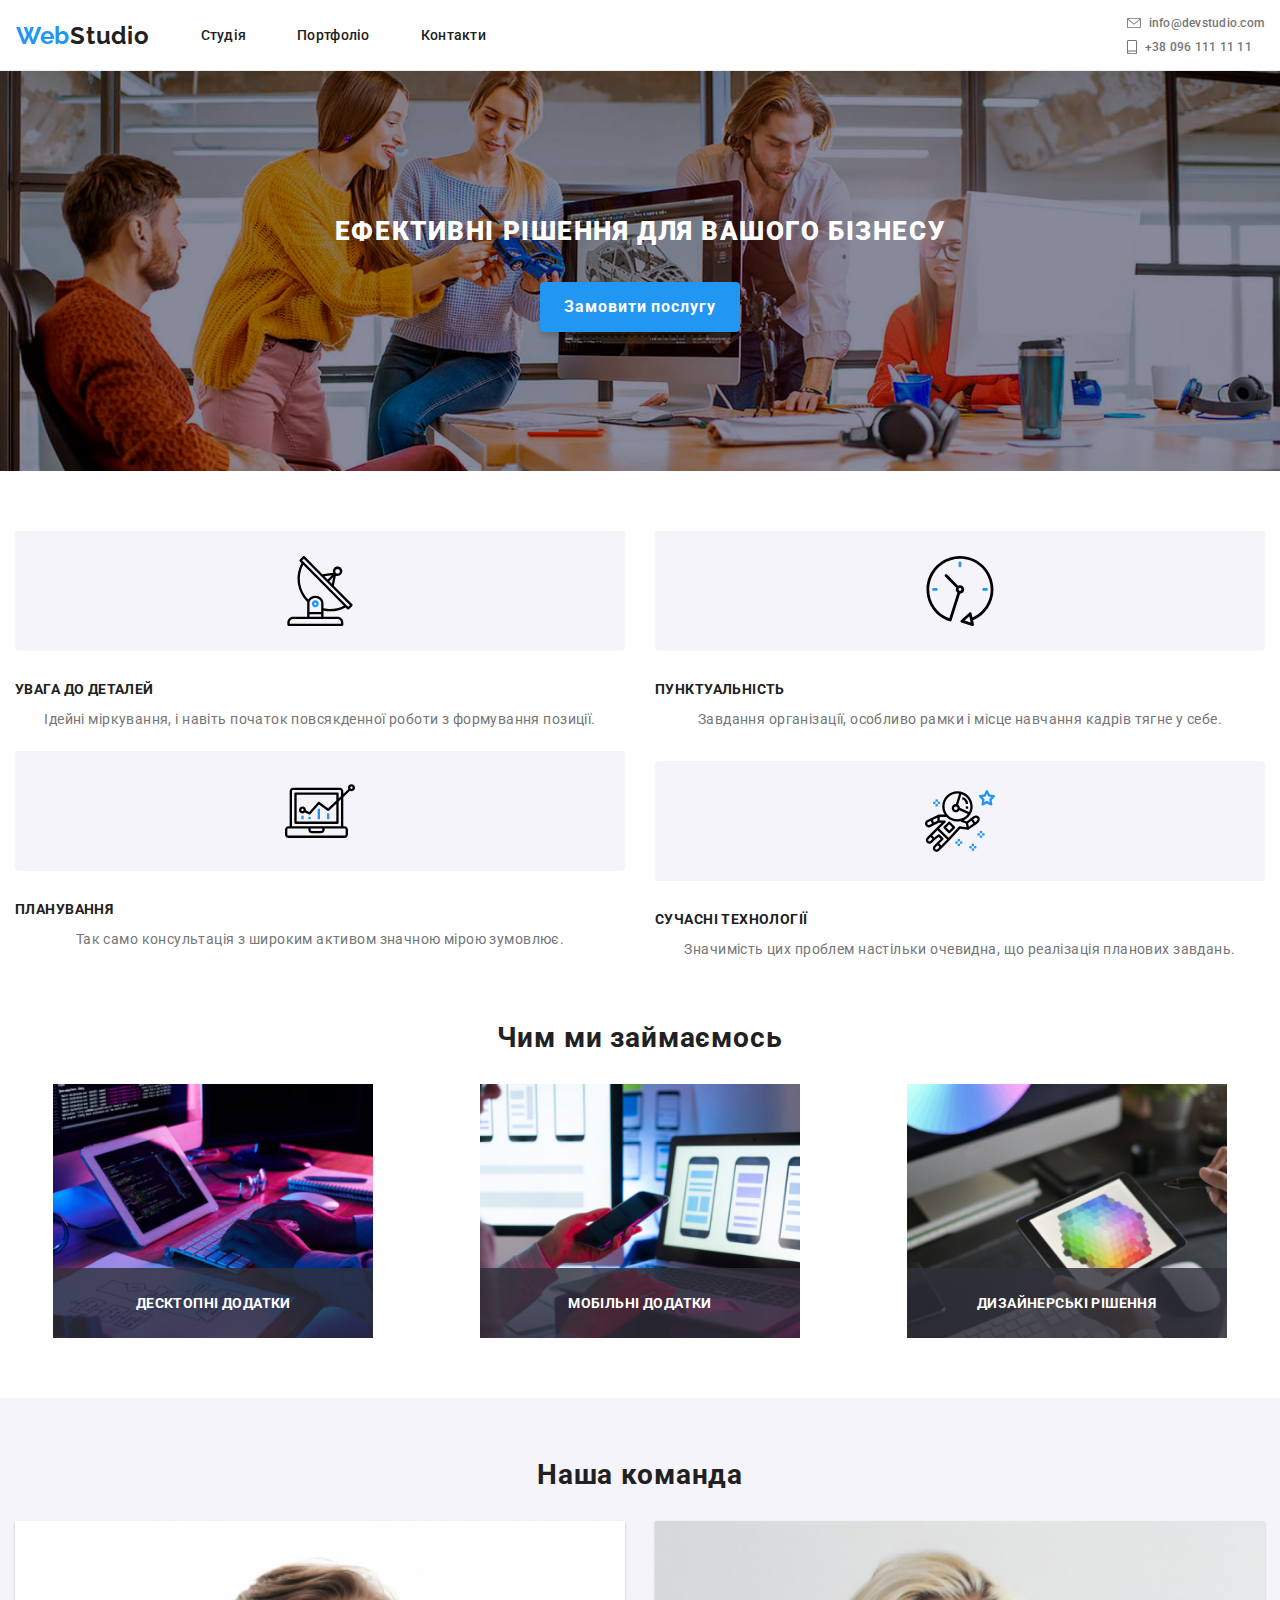
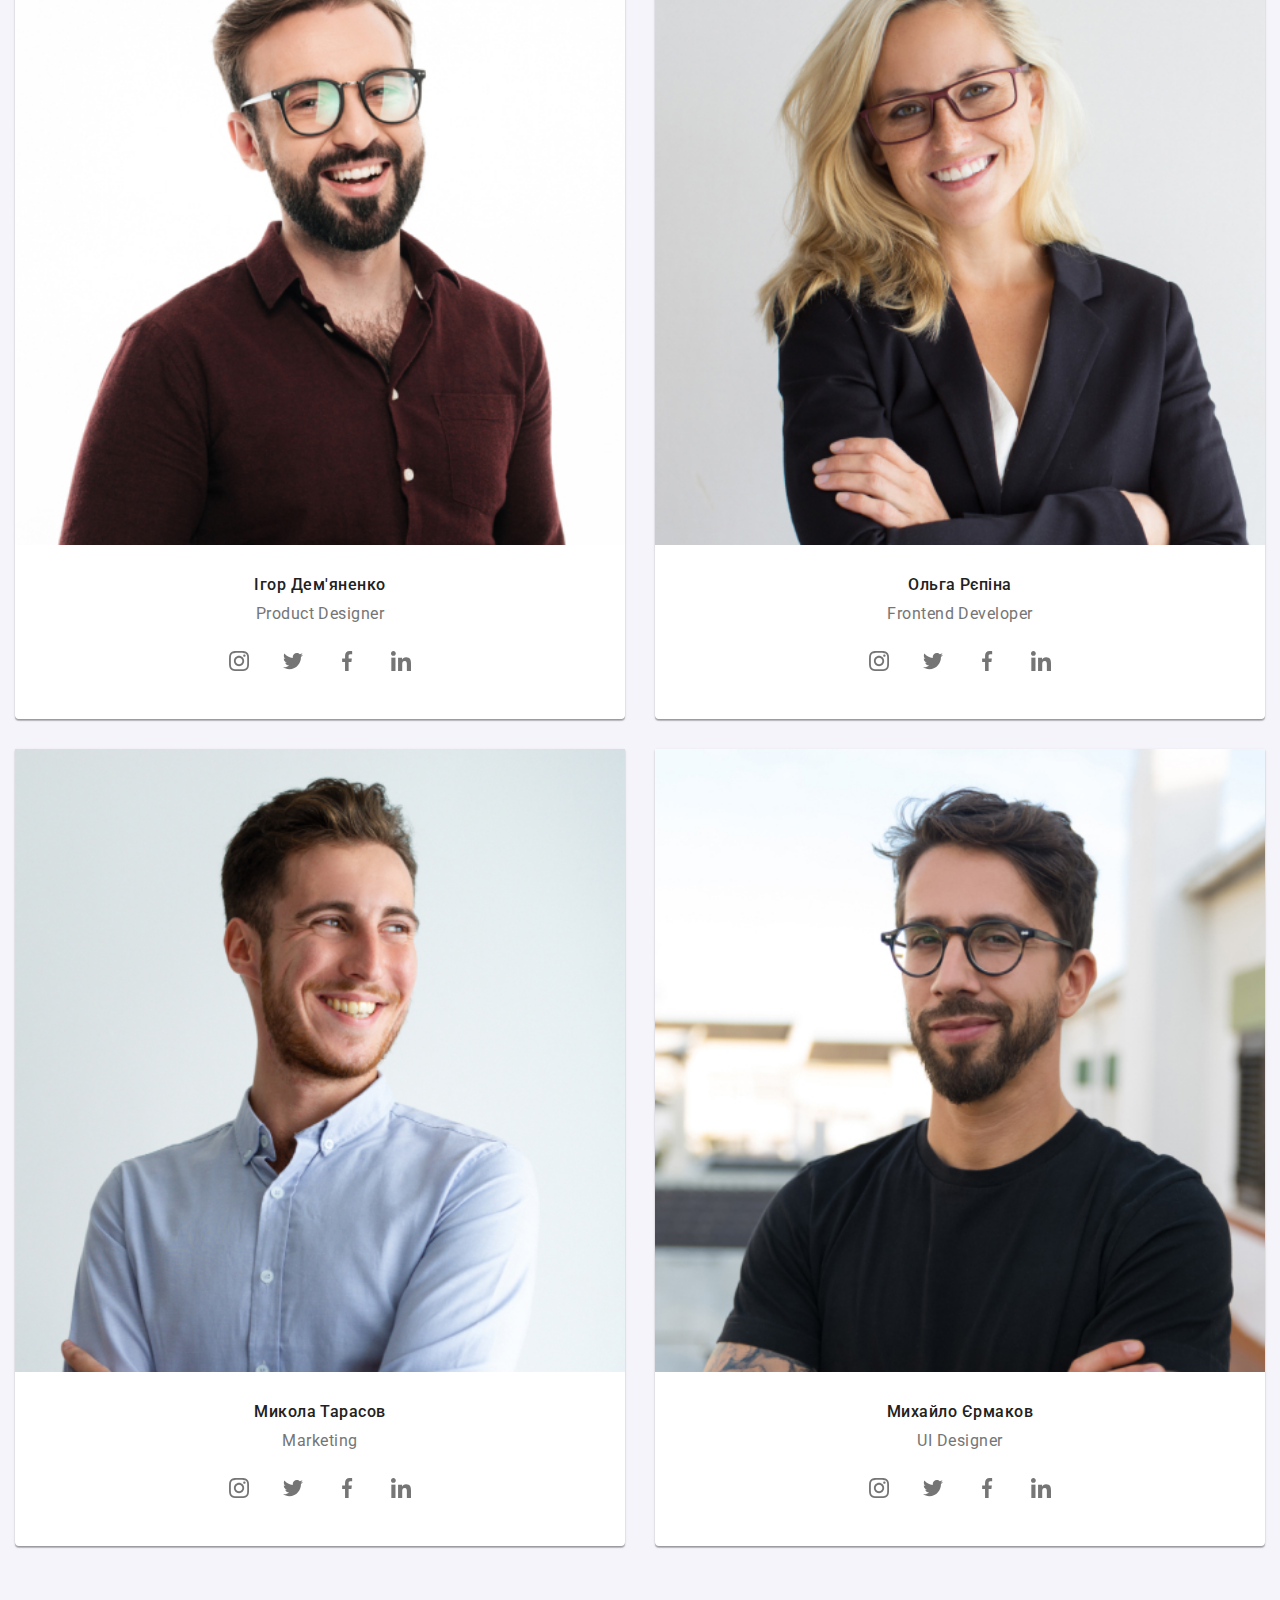
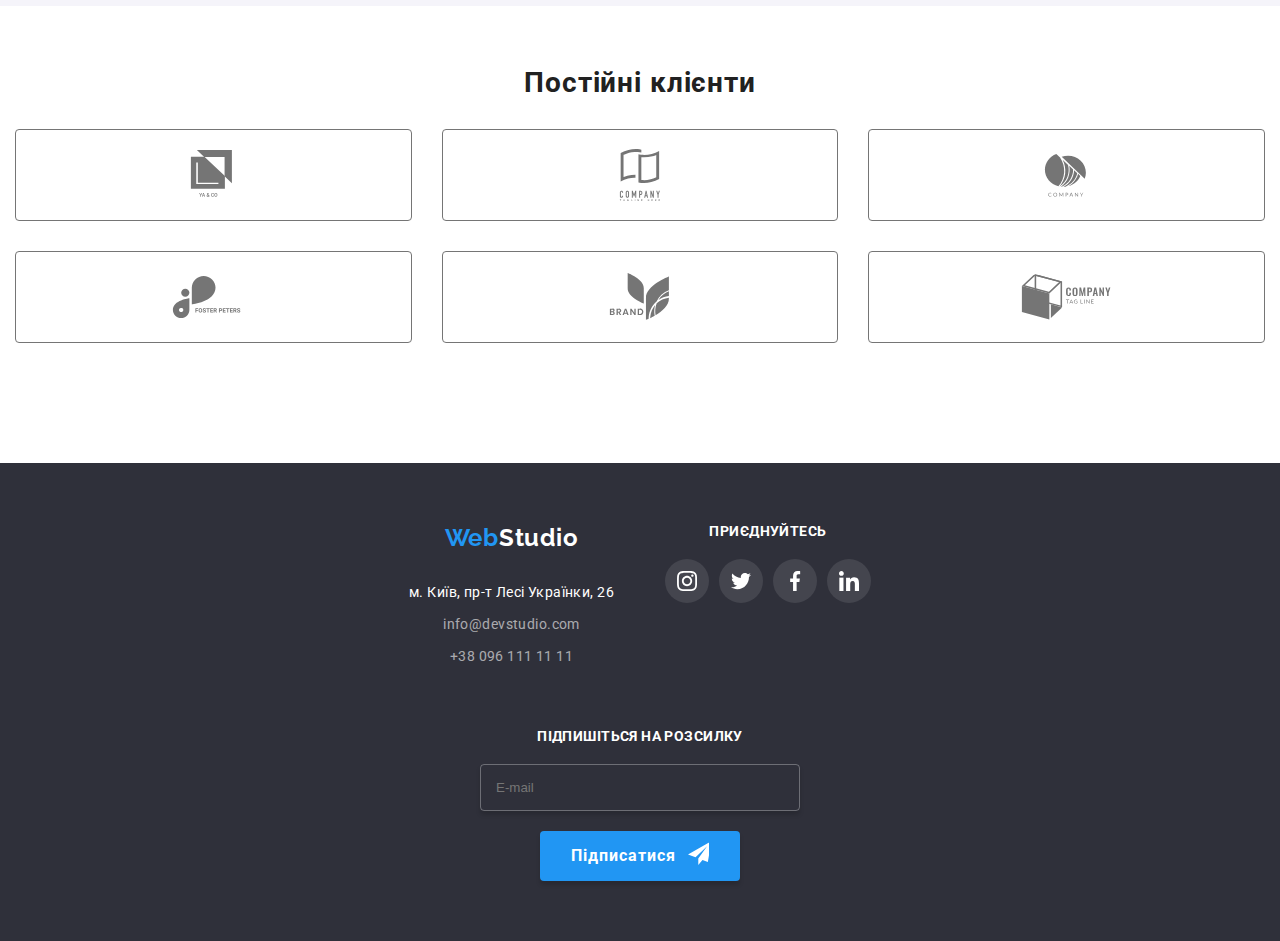
==== commit 9f2a4622: "sfdasdasdsa" ====
--- a/index.html
+++ b/index.html
@@ -14,7 +14,7 @@
   </head>
   <body>
     <header class="header">
-      <ul class="header__container container">
+      <ul class="header__container">
         <h2 class="header__logo logo">
           Web<span class="header__logo--active">Studio</span>
         </h2>
@@ -29,428 +29,454 @@
       </ul>
     </header>
     <main class="main">
-      <section class="hero main__hero">
-        <h1 class="hero__title">Ефективні рішення для вашого бізнесу</h1>
-        <button class="btn hero__btn" id="openModalBtn">
-          Замовити послугу
-        </button>
-      </section>
-      <div class="backdrop is-hidden" data-backdrop>
-        <div class="modal" data-modal>
-          <button
-            class="modal__close close modal__close--active"
-            data-modal-close
-            id="closeModalBtn"
-          >
-            X
+      <div class="container">
+        <section class="hero main__hero">
+          <h1 class="hero__title">Ефективні рішення для вашого бізнесу</h1>
+          <button class="btn hero__btn" id="openModalBtn">
+            Замовити послугу
           </button>
-          <h3 class="modal__title">Залиште свої дані, ми вам передзвонимо</h3>
-          <form action="#" class="modal__form form">
-            <label for="name" class="modal__label label">Ім'я</label>
-            <div class="form__wrapper wrapper form__wrapper--active">
-              <svg class="form__img img">
-                <use href="/img/icon.svg#black-person"></use>
-              </svg>
-              <input
-                type="name"
-                name="user_name"
-                id="name"
-                required
-                class="modal__input input"
-              />
-            </div>
-
-            <label for="tel" class="modal__label label">Телефон</label>
-            <div class="form__wrapper wrapper form__wrapper--active">
-              <svg class="form__img">
-                <use href="/img/icon.svg#tel"></use>
-              </svg>
-              <input
-                type="tel"
-                name="user_tel"
-                id="tel"
-                required
-                class="modal__input input"
-              />
-            </div>
-
-            <label for="email" class="modal__label label">Пошта</label>
-            <div class="form__wrapper wrapper form__wrapper--active">
-              <svg class="form__img form__img--active">
-                <use href="/img/icon.svg#email"></use>
-              </svg>
-              <input
-                type="email"
-                name="user_email"
-                id="email"
-                required
-                class="modal__input input"
-              />
-            </div>
-
-            <label for="comment" class="modal__label label">Коментар</label>
-            <textarea
-              name="Comment"
-              id="comment"
-              cols="100%"
-              rows="100%"
-              class="modal__textarea textarea modal__textarea--active"
-            ></textarea>
-
-            <div class="checkbox__wrapper">
-              <input
-                type="checkbox"
-                id="check"
-                name="check"
-                required
-                class="modal__checkbox"
-              />
-              <label for="check" class="modal__accept"
-                >Погоджуюся з розсилкою та приймаю
-                <a href="#" class="modal__link--active modal__link"
-                  >Умови договору</a
-                ></label
-              >
-            </div>
-            <div class="button__wrapper">
-              <button type="submit" class="modal__send">Відправити</button>
-            </div>
-          </form>
+        </section>
+        <div class="backdrop is-hidden" data-backdrop>
+          <div class="modal" data-modal>
+            <button
+              class="modal__close close modal__close--active"
+              data-modal-close
+              id="closeModalBtn"
+            >
+              X
+            </button>
+            <h3 class="modal__title">Залиште свої дані, ми вам передзвонимо</h3>
+            <form action="#" class="modal__form form">
+              <label for="name" class="modal__label label">Ім'я</label>
+              <div class="form__wrapper wrapper form__wrapper--active">
+                <svg class="form__img img">
+                  <use href="/img/icon.svg#black-person"></use>
+                </svg>
+                <input
+                  type="name"
+                  name="user_name"
+                  id="name"
+                  required
+                  class="modal__input input"
+                />
+              </div>
+
+              <label for="tel" class="modal__label label">Телефон</label>
+              <div class="form__wrapper wrapper form__wrapper--active">
+                <svg class="form__img">
+                  <use href="/img/icon.svg#tel"></use>
+                </svg>
+                <input
+                  type="tel"
+                  name="user_tel"
+                  id="tel"
+                  required
+                  class="modal__input input"
+                />
+              </div>
+
+              <label for="email" class="modal__label label">Пошта</label>
+              <div class="form__wrapper wrapper form__wrapper--active">
+                <svg class="form__img form__img--active">
+                  <use href="/img/icon.svg#email"></use>
+                </svg>
+                <input
+                  type="email"
+                  name="user_email"
+                  id="email"
+                  required
+                  class="modal__input input"
+                />
+              </div>
+
+              <label for="comment" class="modal__label label">Коментар</label>
+              <textarea
+                name="Comment"
+                id="comment"
+                cols="100%"
+                rows="100%"
+                class="modal__textarea textarea modal__textarea--active"
+              ></textarea>
+
+              <div class="checkbox__wrapper">
+                <input
+                  type="checkbox"
+                  id="check"
+                  name="check"
+                  required
+                  class="modal__checkbox"
+                />
+                <label for="check" class="modal__accept"
+                  >Погоджуюся з розсилкою та приймаю
+                  <a href="#" class="modal__link--active modal__link"
+                    >Умови договору</a
+                  ></label
+                >
+              </div>
+              <div class="button__wrapper">
+                <button type="submit" class="modal__send">Відправити</button>
+              </div>
+            </form>
+          </div>
         </div>
-      </div>
-      <section class="advantages main__advantages">
-        <h2 class="advantages__title">Наші переваги</h2>
-        <ul class="advantages__list">
-          <li class="advantage">
-            <div class="icon__wrapper">
-              <svg class="advantage__svg" id="antenna">
-                <use
-                  href="src/img/advantages/icons.svg#antenna"
-                  class="advantage__icon"
-                ></use>
-              </svg>
-            </div>
-            <h3 class="advantage__title">УВАГА ДО ДЕТАЛЕЙ</h3>
-            <p class="advantage__text">
-              Ідейні міркування, і навіть початок повсякденної роботи з
-              формування позиції.
-            </p>
-          </li>
-          <li class="advantage">
-            <div class="icon__wrapper">
-              <svg class="advantage__svg" id="antenna">
-                <use
-                  href="src/img/advantages/icons.svg#clock"
-                  class="advantage__icon"
-                ></use>
-              </svg>
-            </div>
-            <h3 class="advantage__title">ПУНКТУАЛЬНІСТЬ</h3>
-            <p class="advantage__text">
-              Завдання організації, особливо рамки і місце навчання кадрів тягне
-              у себе.
-            </p>
-          </li>
-          <li class="advantage">
-            <div class="icon__wrapper">
-              <svg class="advantage__svg" id="antenna">
-                <use
-                  href="src/img/advantages/icons.svg#diagram"
-                  class="advantage__icon"
-                ></use>
-              </svg>
-            </div>
-            <h3 class="advantage__title">ПЛАНУВАННЯ</h3>
-            <p class="advantage__text">
-              Так само консультація з широким активом значною мірою зумовлює.
-            </p>
-          </li>
-          <li class="advantage">
-            <div class="icon__wrapper">
-              <svg class="advantage__svg" id="antenna">
-                <use
-                  href="src/img/advantages/icons.svg#astronaut"
-                  class="advantage__icon"
-                ></use>
-              </svg>
-            </div>
-            <h3 class="advantage__title">СУЧАСНІ ТЕХНОЛОГІЇ</h3>
-            <p class="advantage__text">
-              Значимість цих проблем настільки очевидна, що реалізація планових
-              завдань.
-            </p>
-          </li>
-        </ul>
-      </section>
-      <section class="activities main__activities">
-        <div class="container">
-          <h2 class="activities__title">Чим ми займаємось</h2>
-          <ul class="activities__list">
-            <li class="activity activities__item">
-              <img
-                src="/src/img/activities/activity1.jpg"
-                alt="Activity"
-                class="activity__photo"
-              />
-              <p class="activity__description">Десктопні додатки</p>
+        <section class="advantages main__advantages">
+          <h2 class="advantages__title">Наші переваги</h2>
+          <ul class="advantages__list">
+            <li class="advantage">
+              <div class="icon__wrapper">
+                <svg class="advantage__svg" id="antenna">
+                  <use
+                    href="src/img/advantages/icons.svg#antenna"
+                    class="advantage__icon"
+                  ></use>
+                </svg>
+              </div>
+              <h3 class="advantage__title">УВАГА ДО ДЕТАЛЕЙ</h3>
+              <p class="advantage__text">
+                Ідейні міркування, і навіть початок повсякденної роботи з
+                формування позиції.
+              </p>
             </li>
-            <li class="activity activities__item">
-              <img
-                src="/src/img/activities/activity2.jpg"
-                alt="Activity"
-                class="activity__photo"
-              />
-              <p class="activity__description">Мобільні додатки</p>
+            <li class="advantage">
+              <div class="icon__wrapper">
+                <svg class="advantage__svg" id="antenna">
+                  <use
+                    href="src/img/advantages/icons.svg#clock"
+                    class="advantage__icon"
+                  ></use>
+                </svg>
+              </div>
+              <h3 class="advantage__title">ПУНКТУАЛЬНІСТЬ</h3>
+              <p class="advantage__text">
+                Завдання організації, особливо рамки і місце навчання кадрів
+                тягне у себе.
+              </p>
             </li>
-            <li class="activity activities__item">
-              <img
-                src="/src/img/activities/activity3.jpg"
-                alt="Activity"
-                class="activity__photo"
-              />
-              <p class="activity__description">Дизайнерські рішення</p>
+            <li class="advantage">
+              <div class="icon__wrapper">
+                <svg class="advantage__svg" id="antenna">
+                  <use
+                    href="src/img/advantages/icons.svg#diagram"
+                    class="advantage__icon"
+                  ></use>
+                </svg>
+              </div>
+              <h3 class="advantage__title">ПЛАНУВАННЯ</h3>
+              <p class="advantage__text">
+                Так само консультація з широким активом значною мірою зумовлює.
+              </p>
+            </li>
+            <li class="advantage">
+              <div class="icon__wrapper">
+                <svg class="advantage__svg" id="antenna">
+                  <use
+                    href="src/img/advantages/icons.svg#astronaut"
+                    class="advantage__icon"
+                  ></use>
+                </svg>
+              </div>
+              <h3 class="advantage__title">СУЧАСНІ ТЕХНОЛОГІЇ</h3>
+              <p class="advantage__text">
+                Значимість цих проблем настільки очевидна, що реалізація
+                планових завдань.
+              </p>
             </li>
           </ul>
-        </div>
-      </section>
-      <section class="our-team main__our-team">
-        <div class="our-team__container container">
-          <h2 class="our-team__title">Наша команда</h2>
-          <ul class="our-team__list">
-            <li class="worker our-team__worker">
-              <img
-                src="/src/img/our-team/igor.jpg"
-                alt="Igor"
-                class="worker__photo"
-              />
-              <h3 class="worker__title">Ігор Дем'яненко</h3>
-              <p class="worker__job">Product Designer</p>
-              <div class="worker__links socialmedia__links">
-                <a href="" class="worker__link">
-                  <svg class="socialmedia__icon worker__svg" id="instagram">
-                    <use
-                      href="/src/img/our-team/icons.svg#icon-instagram"
-                    ></use>
-                  </svg>
+        </section>
+        <section class="activities main__activities">
+          <div class="container activities__container">
+            <h2 class="activities__title">Чим ми займаємось</h2>
+            <ul class="activities__list">
+              <li class="activity activities__item">
+                <img
+                  src="/src/img/activities/activity1.jpg"
+                  alt="Activity"
+                  class="activity__photo"
+                />
+                <p class="activity__description">Десктопні додатки</p>
+              </li>
+              <li class="activity activities__item">
+                <img
+                  src="/src/img/activities/activity2.jpg"
+                  alt="Activity"
+                  class="activity__photo"
+                />
+                <p class="activity__description">Мобільні додатки</p>
+              </li>
+              <li class="activity activities__item">
+                <img
+                  src="/src/img/activities/activity3.jpg"
+                  alt="Activity"
+                  class="activity__photo"
+                />
+                <p class="activity__description">Дизайнерські рішення</p>
+              </li>
+            </ul>
+          </div>
+        </section>
+        <section class="our-team main__our-team">
+          <div class="our-team__container container">
+            <h2 class="our-team__title">Наша команда</h2>
+            <ul class="our-team__list">
+              <li class="worker our-team__worker">
+                <img
+                  src="/src/img/our-team/igor.jpg"
+                  alt="Igor"
+                  class="worker__photo"
+                />
+                <h3 class="worker__title">Ігор Дем'яненко</h3>
+                <p class="worker__job">Product Designer</p>
+                <div class="worker__links socialmedia__links">
+                  <a href="" class="worker__link">
+                    <svg class="socialmedia__icon worker__svg" id="instagram">
+                      <use
+                        href="/src/img/our-team/icons.svg#icon-instagram"
+                      ></use>
+                    </svg>
+                  </a>
+                  <a href="" class="worker__link">
+                    <svg class="socialmedia__icon worker__svg" id="twitter">
+                      <use
+                        href="/src/img/our-team/icons.svg#icon-twitter"
+                      ></use>
+                    </svg>
+                  </a>
+                  <a href="" class="worker__link">
+                    <svg class="socialmedia__icon worker__svg" id="facebook">
+                      <use
+                        href="/src/img/our-team/icons.svg#icon-facebook"
+                      ></use>
+                    </svg>
+                  </a>
+                  <a href="" class="worker__link">
+                    <svg class="socialmedia__icon worker__svg" id="linkedin">
+                      <use
+                        href="/src/img/our-team/icons.svg#icon-linkedin"
+                      ></use>
+                    </svg>
+                  </a>
+                </div>
+              </li>
+
+              <li class="worker our-team__worker">
+                <img
+                  src="/src/img/our-team/olga.jpg"
+                  alt="Igor"
+                  class="worker__photo"
+                />
+                <h3 class="worker__title">Ольга Рєпіна</h3>
+                <p class="worker__job">Frontend Developer</p>
+                <div class="worker__links socialmedia__links">
+                  <a href="" class="worker__link">
+                    <svg class="socialmedia__icon worker__svg" id="instagram">
+                      <use
+                        href="/src/img/our-team/icons.svg#icon-instagram"
+                      ></use>
+                    </svg>
+                  </a>
+                  <a href="" class="worker__link">
+                    <svg class="socialmedia__icon worker__svg" id="twitter">
+                      <use
+                        href="/src/img/our-team/icons.svg#icon-twitter"
+                      ></use>
+                    </svg>
+                  </a>
+                  <a href="" class="worker__link">
+                    <svg class="socialmedia__icon worker__svg" id="facebook">
+                      <use
+                        href="/src/img/our-team/icons.svg#icon-facebook"
+                      ></use>
+                    </svg>
+                  </a>
+                  <a href="" class="worker__link">
+                    <svg class="socialmedia__icon worker__svg" id="linkedin">
+                      <use
+                        href="/src/img/our-team/icons.svg#icon-linkedin"
+                      ></use>
+                    </svg>
+                  </a>
+                </div>
+              </li>
+
+              <li class="worker our-team__worker">
+                <img
+                  src="/src/img/our-team/mykola.jpg"
+                  alt="Igor"
+                  class="worker__photo"
+                />
+                <h3 class="worker__title">Микола Тарасов</h3>
+                <p class="worker__job">Marketing</p>
+                <div class="worker__links socialmedia__links">
+                  <a href="" class="worker__link">
+                    <svg class="socialmedia__icon worker__svg" id="instagram">
+                      <use
+                        href="/src/img/our-team/icons.svg#icon-instagram"
+                      ></use>
+                    </svg>
+                  </a>
+                  <a href="" class="worker__link">
+                    <svg class="socialmedia__icon worker__svg" id="twitter">
+                      <use
+                        href="/src/img/our-team/icons.svg#icon-twitter"
+                      ></use>
+                    </svg>
+                  </a>
+                  <a href="" class="worker__link">
+                    <svg class="socialmedia__icon worker__svg" id="facebook">
+                      <use
+                        href="/src/img/our-team/icons.svg#icon-facebook"
+                      ></use>
+                    </svg>
+                  </a>
+                  <a href="" class="worker__link">
+                    <svg class="socialmedia__icon worker__svg" id="linkedin">
+                      <use
+                        href="/src/img/our-team/icons.svg#icon-linkedin"
+                      ></use>
+                    </svg>
+                  </a>
+                </div>
+              </li>
+
+              <li class="worker our-team__worker">
+                <img
+                  src="/src/img/our-team/mykhailo.jpg"
+                  alt="Igor"
+                  class="worker__photo"
+                />
+                <h3 class="worker__title">Михайло Єрмаков</h3>
+                <p class="worker__job">UI Designer</p>
+                <div class="worker__links socialmedia__links">
+                  <a href="" class="worker__link">
+                    <svg class="socialmedia__icon worker__svg" id="instagram">
+                      <use
+                        href="/src/img/our-team/icons.svg#icon-instagram"
+                      ></use>
+                    </svg>
+                  </a>
+                  <a href="" class="worker__link">
+                    <svg class="socialmedia__icon worker__svg" id="twitter">
+                      <use
+                        href="/src/img/our-team/icons.svg#icon-twitter"
+                      ></use>
+                    </svg>
+                  </a>
+                  <a href="" class="worker__link">
+                    <svg class="socialmedia__icon worker__svg" id="facebook">
+                      <use
+                        href="/src/img/our-team/icons.svg#icon-facebook"
+                      ></use>
+                    </svg>
+                  </a>
+                  <a href="" class="worker__link">
+                    <svg class="socialmedia__icon worker__svg" id="linkedin">
+                      <use
+                        href="/src/img/our-team/icons.svg#icon-linkedin"
+                      ></use>
+                    </svg>
+                  </a>
+                </div>
+              </li>
+            </ul>
+          </div>
+        </section>
+        <section class="clients main__clients">
+          <div class="container">
+            <h2 class="clients__title">Постійні клієнти</h2>
+            <ul class="clients__list">
+              <li class="client">
+                <a href="" class="client__link">
+                  <div class="client__container">
+                    <svg
+                      class="client__svg"
+                      id="client1"
+                      width="106px"
+                      height="60px"
+                    >
+                      <use href="/src/img/clients/icons.svg#icon-client1"></use>
+                    </svg>
+                  </div>
                 </a>
-                <a href="" class="worker__link">
-                  <svg class="socialmedia__icon worker__svg" id="twitter">
-                    <use href="/src/img/our-team/icons.svg#icon-twitter"></use>
-                  </svg>
+              </li>
+
+              <li class="client">
+                <a href="" class="client__link">
+                  <div class="client__container">
+                    <svg
+                      class="client__svg"
+                      id="client2"
+                      width="106px"
+                      height="60px"
+                    >
+                      <use href="/src/img/clients/icons.svg#icon-client2"></use>
+                    </svg>
+                  </div>
                 </a>
-                <a href="" class="worker__link">
-                  <svg class="socialmedia__icon worker__svg" id="facebook">
-                    <use href="/src/img/our-team/icons.svg#icon-facebook"></use>
-                  </svg>
+              </li>
+
+              <li class="client">
+                <a href="" class="client__link">
+                  <div class="client__container">
+                    <svg
+                      class="client__svg"
+                      id="client3"
+                      width="106px"
+                      height="60px"
+                    >
+                      <use href="/src/img/clients/icons.svg#icon-client3"></use>
+                    </svg>
+                  </div>
                 </a>
-                <a href="" class="worker__link">
-                  <svg class="socialmedia__icon worker__svg" id="linkedin">
-                    <use href="/src/img/our-team/icons.svg#icon-linkedin"></use>
-                  </svg>
+              </li>
+
+              <li class="client">
+                <a href="" class="client__link">
+                  <div class="client__container">
+                    <svg
+                      class="client__svg"
+                      id="client4"
+                      width="106px"
+                      height="60px"
+                    >
+                      <use href="/src/img/clients/icons.svg#icon-client4"></use>
+                    </svg>
+                  </div>
                 </a>
-              </div>
-            </li>
-
-            <li class="worker our-team__worker">
-              <img
-                src="/src/img/our-team/olga.jpg"
-                alt="Igor"
-                class="worker__photo"
-              />
-              <h3 class="worker__title">Ольга Рєпіна</h3>
-              <p class="worker__job">Frontend Developer</p>
-              <div class="worker__links socialmedia__links">
-                <a href="" class="worker__link">
-                  <svg class="socialmedia__icon worker__svg" id="instagram">
-                    <use
-                      href="/src/img/our-team/icons.svg#icon-instagram"
-                    ></use>
-                  </svg>
+              </li>
+
+              <li class="client">
+                <a href="" class="client__link">
+                  <div class="client__container">
+                    <svg
+                      class="client__svg"
+                      id="client5"
+                      width="106px"
+                      height="60px"
+                    >
+                      <use href="/src/img/clients/icons.svg#icon-client5"></use>
+                    </svg>
+                  </div>
                 </a>
-                <a href="" class="worker__link">
-                  <svg class="socialmedia__icon worker__svg" id="twitter">
-                    <use href="/src/img/our-team/icons.svg#icon-twitter"></use>
-                  </svg>
+              </li>
+
+              <li class="client">
+                <a href="" class="client__link">
+                  <div class="client__container">
+                    <svg
+                      class="client__svg"
+                      id="client6"
+                      width="106px"
+                      height="60px"
+                    >
+                      <use href="/src/img/clients/icons.svg#icon-client6"></use>
+                    </svg>
+                  </div>
                 </a>
-                <a href="" class="worker__link">
-                  <svg class="socialmedia__icon worker__svg" id="facebook">
-                    <use href="/src/img/our-team/icons.svg#icon-facebook"></use>
-                  </svg>
-                </a>
-                <a href="" class="worker__link">
-                  <svg class="socialmedia__icon worker__svg" id="linkedin">
-                    <use href="/src/img/our-team/icons.svg#icon-linkedin"></use>
-                  </svg>
-                </a>
-              </div>
-            </li>
-
-            <li class="worker our-team__worker">
-              <img
-                src="/src/img/our-team/mykola.jpg"
-                alt="Igor"
-                class="worker__photo"
-              />
-              <h3 class="worker__title">Микола Тарасов</h3>
-              <p class="worker__job">Marketing</p>
-              <div class="worker__links socialmedia__links">
-                <a href="" class="worker__link">
-                  <svg class="socialmedia__icon worker__svg" id="instagram">
-                    <use
-                      href="/src/img/our-team/icons.svg#icon-instagram"
-                    ></use>
-                  </svg>
-                </a>
-                <a href="" class="worker__link">
-                  <svg class="socialmedia__icon worker__svg" id="twitter">
-                    <use href="/src/img/our-team/icons.svg#icon-twitter"></use>
-                  </svg>
-                </a>
-                <a href="" class="worker__link">
-                  <svg class="socialmedia__icon worker__svg" id="facebook">
-                    <use href="/src/img/our-team/icons.svg#icon-facebook"></use>
-                  </svg>
-                </a>
-                <a href="" class="worker__link">
-                  <svg class="socialmedia__icon worker__svg" id="linkedin">
-                    <use href="/src/img/our-team/icons.svg#icon-linkedin"></use>
-                  </svg>
-                </a>
-              </div>
-            </li>
-
-            <li class="worker our-team__worker">
-              <img
-                src="/src/img/our-team/mykhailo.jpg"
-                alt="Igor"
-                class="worker__photo"
-              />
-              <h3 class="worker__title">Михайло Єрмаков</h3>
-              <p class="worker__job">UI Designer</p>
-              <div class="worker__links socialmedia__links">
-                <a href="" class="worker__link">
-                  <svg class="socialmedia__icon worker__svg" id="instagram">
-                    <use
-                      href="/src/img/our-team/icons.svg#icon-instagram"
-                    ></use>
-                  </svg>
-                </a>
-                <a href="" class="worker__link">
-                  <svg class="socialmedia__icon worker__svg" id="twitter">
-                    <use href="/src/img/our-team/icons.svg#icon-twitter"></use>
-                  </svg>
-                </a>
-                <a href="" class="worker__link">
-                  <svg class="socialmedia__icon worker__svg" id="facebook">
-                    <use href="/src/img/our-team/icons.svg#icon-facebook"></use>
-                  </svg>
-                </a>
-                <a href="" class="worker__link">
-                  <svg class="socialmedia__icon worker__svg" id="linkedin">
-                    <use href="/src/img/our-team/icons.svg#icon-linkedin"></use>
-                  </svg>
-                </a>
-              </div>
-            </li>
-          </ul>
-        </div>
-      </section>
-      <section class="clients main__clients">
-        <div class="container">
-          <h2 class="clients__title">Постійні клієнти</h2>
-          <ul class="clients__list">
-            <li class="client">
-              <a href="" class="client__link">
-                <div class="client__container">
-                  <svg
-                    class="client__svg"
-                    id="client1"
-                    width="106px"
-                    height="60px"
-                  >
-                    <use href="/src/img/clients/icons.svg#icon-client1"></use>
-                  </svg>
-                </div>
-              </a>
-            </li>
-
-            <li class="client">
-              <a href="" class="client__link">
-                <div class="client__container">
-                  <svg
-                    class="client__svg"
-                    id="client2"
-                    width="106px"
-                    height="60px"
-                  >
-                    <use href="/src/img/clients/icons.svg#icon-client2"></use>
-                  </svg>
-                </div>
-              </a>
-            </li>
-
-            <li class="client">
-              <a href="" class="client__link">
-                <div class="client__container">
-                  <svg
-                    class="client__svg"
-                    id="client3"
-                    width="106px"
-                    height="60px"
-                  >
-                    <use href="/src/img/clients/icons.svg#icon-client3"></use>
-                  </svg>
-                </div>
-              </a>
-            </li>
-
-            <li class="client">
-              <a href="" class="client__link">
-                <div class="client__container">
-                  <svg
-                    class="client__svg"
-                    id="client4"
-                    width="106px"
-                    height="60px"
-                  >
-                    <use href="/src/img/clients/icons.svg#icon-client4"></use>
-                  </svg>
-                </div>
-              </a>
-            </li>
-
-            <li class="client">
-              <a href="" class="client__link">
-                <div class="client__container">
-                  <svg
-                    class="client__svg"
-                    id="client5"
-                    width="106px"
-                    height="60px"
-                  >
-                    <use href="/src/img/clients/icons.svg#icon-client5"></use>
-                  </svg>
-                </div>
-              </a>
-            </li>
-
-            <li class="client">
-              <a href="" class="client__link">
-                <div class="client__container">
-                  <svg
-                    class="client__svg"
-                    id="client6"
-                    width="106px"
-                    height="60px"
-                  >
-                    <use href="/src/img/clients/icons.svg#icon-client6"></use>
-                  </svg>
-                </div>
-              </a>
-            </li>
-          </ul>
-        </div>
-      </section>
+              </li>
+            </ul>
+          </div>
+        </section>
+      </div>
     </main>
     <footer class="footer">
       <div class="footer__container container">
--- a/src/css/styles.css
+++ b/src/css/styles.css
@@ -40,6 +40,7 @@
   font-family: "Roboto", sans-serif;
   font-size: 14px;
   font-weight: 400;
+  overflow: scroll;
 }
 
 .container {
@@ -86,6 +87,7 @@
   display: flex;
   justify-content: space-between;
   align-items: center;
+  min-width: 350px;
   border-bottom: 1px solid #ECECEC;
 }
 .header__navigation-menu::after {
@@ -197,7 +199,7 @@
   background-position: center;
   background-size: cover;
   height: 400px;
-  width: 100%;
+  min-width: 350px;
   padding: 0px 60px;
   align-items: center;
   flex-direction: column;
@@ -250,6 +252,10 @@
   gap: 30px;
 }
 
+.main__advantages {
+  min-width: 350px;
+}
+
 .advantage {
   flex-direction: column;
 }
@@ -278,6 +284,7 @@
   font-weight: 400;
   line-height: 24px;
   letter-spacing: 0.03em;
+  text-align: center;
 }
 
 .icon__wrapper {
@@ -315,10 +322,14 @@
   .advantage {
     flex-basis: calc((100% - 90px) / 4);
   }
+  .advantage__text {
+    text-align: left;
+  }
 }
 .our-team__container {
   padding: 60px 15px;
   background-color: #f5f4fa;
+  min-width: 350px;
 }
 
 .our-team {
@@ -492,6 +503,7 @@
 }
 .activities {
   padding: 60px 15px 0px 15px;
+  min-width: 350px;
 }
 .activities__title {
   color: #212121;
@@ -555,7 +567,7 @@
 .footer {
   background-color: #2f303a;
   padding: 60px 0px;
-  min-width: 320pxs;
+  min-width: 350px;
 }
 .footer__logo {
   margin-bottom: 20px;
@@ -757,8 +769,6 @@
   z-index: 999;
   top: 50%;
   left: 50%;
-  min-width: 320px;
-  min-height: 609px;
   padding: 40px;
   background-color: #fff;
   transform: translate(-50%, -50%) scale(1);
@@ -766,7 +776,7 @@
   background: #fff;
   box-shadow: 0px 2px 1px 0px rgba(0, 0, 0, 0.2), 0px 1px 1px 0px rgba(0, 0, 0, 0.14), 0px 1px 3px 0px rgba(0, 0, 0, 0.12);
   transition: transform 250ms cubic-bezier(0.4, 0, 0.2, 1);
-  overflow: scroll;
+  overflow: hidden;
 }
 .modal__close {
   top: 14px;
@@ -906,6 +916,21 @@
   border-radius: none;
 }
 
+@media (min-width: 481px) {
+  .modal {
+    min-width: 500px;
+    min-height: 609px;
+  }
+}
+@media (max-width: 480px) {
+  .modal {
+    width: 320px;
+    height: 609px;
+  }
+  .textarea {
+    width: 240px;
+  }
+}
 @media (min-width: 1600px) {
   .modal {
     min-width: 528px;
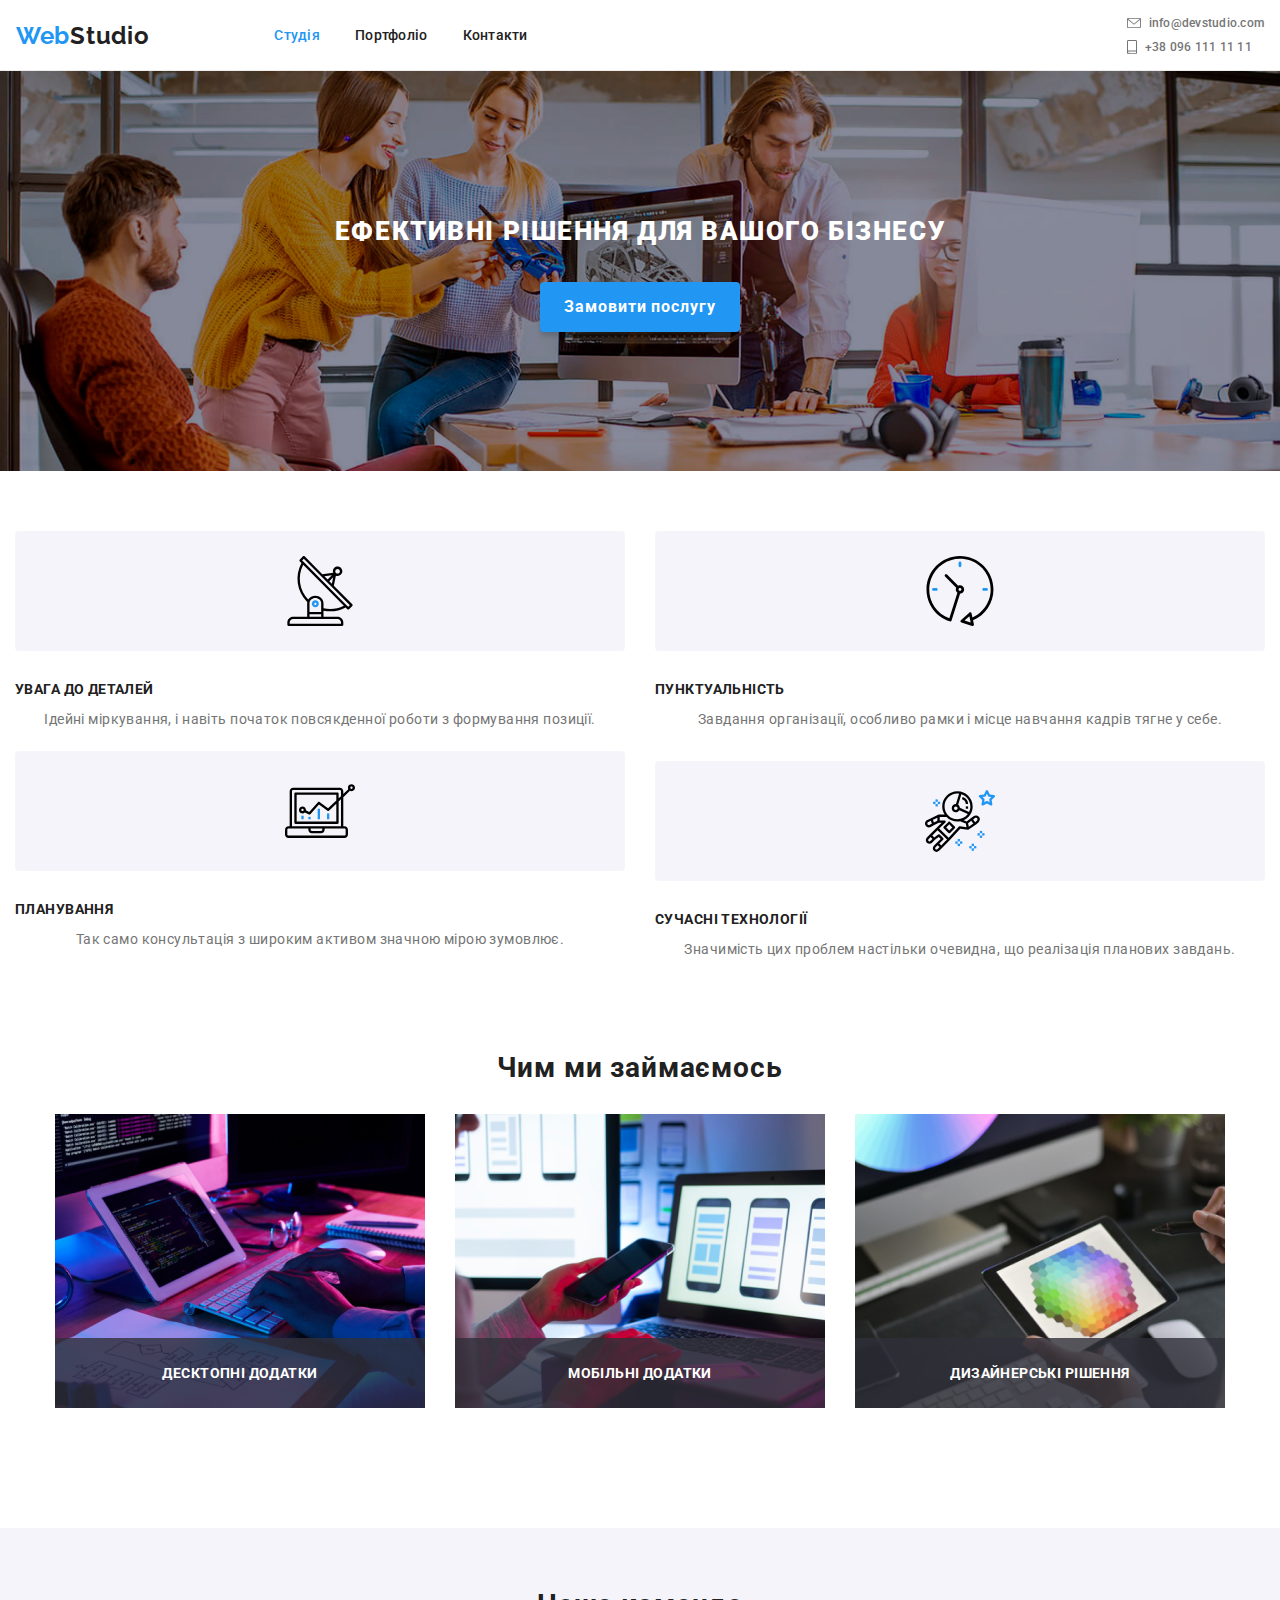
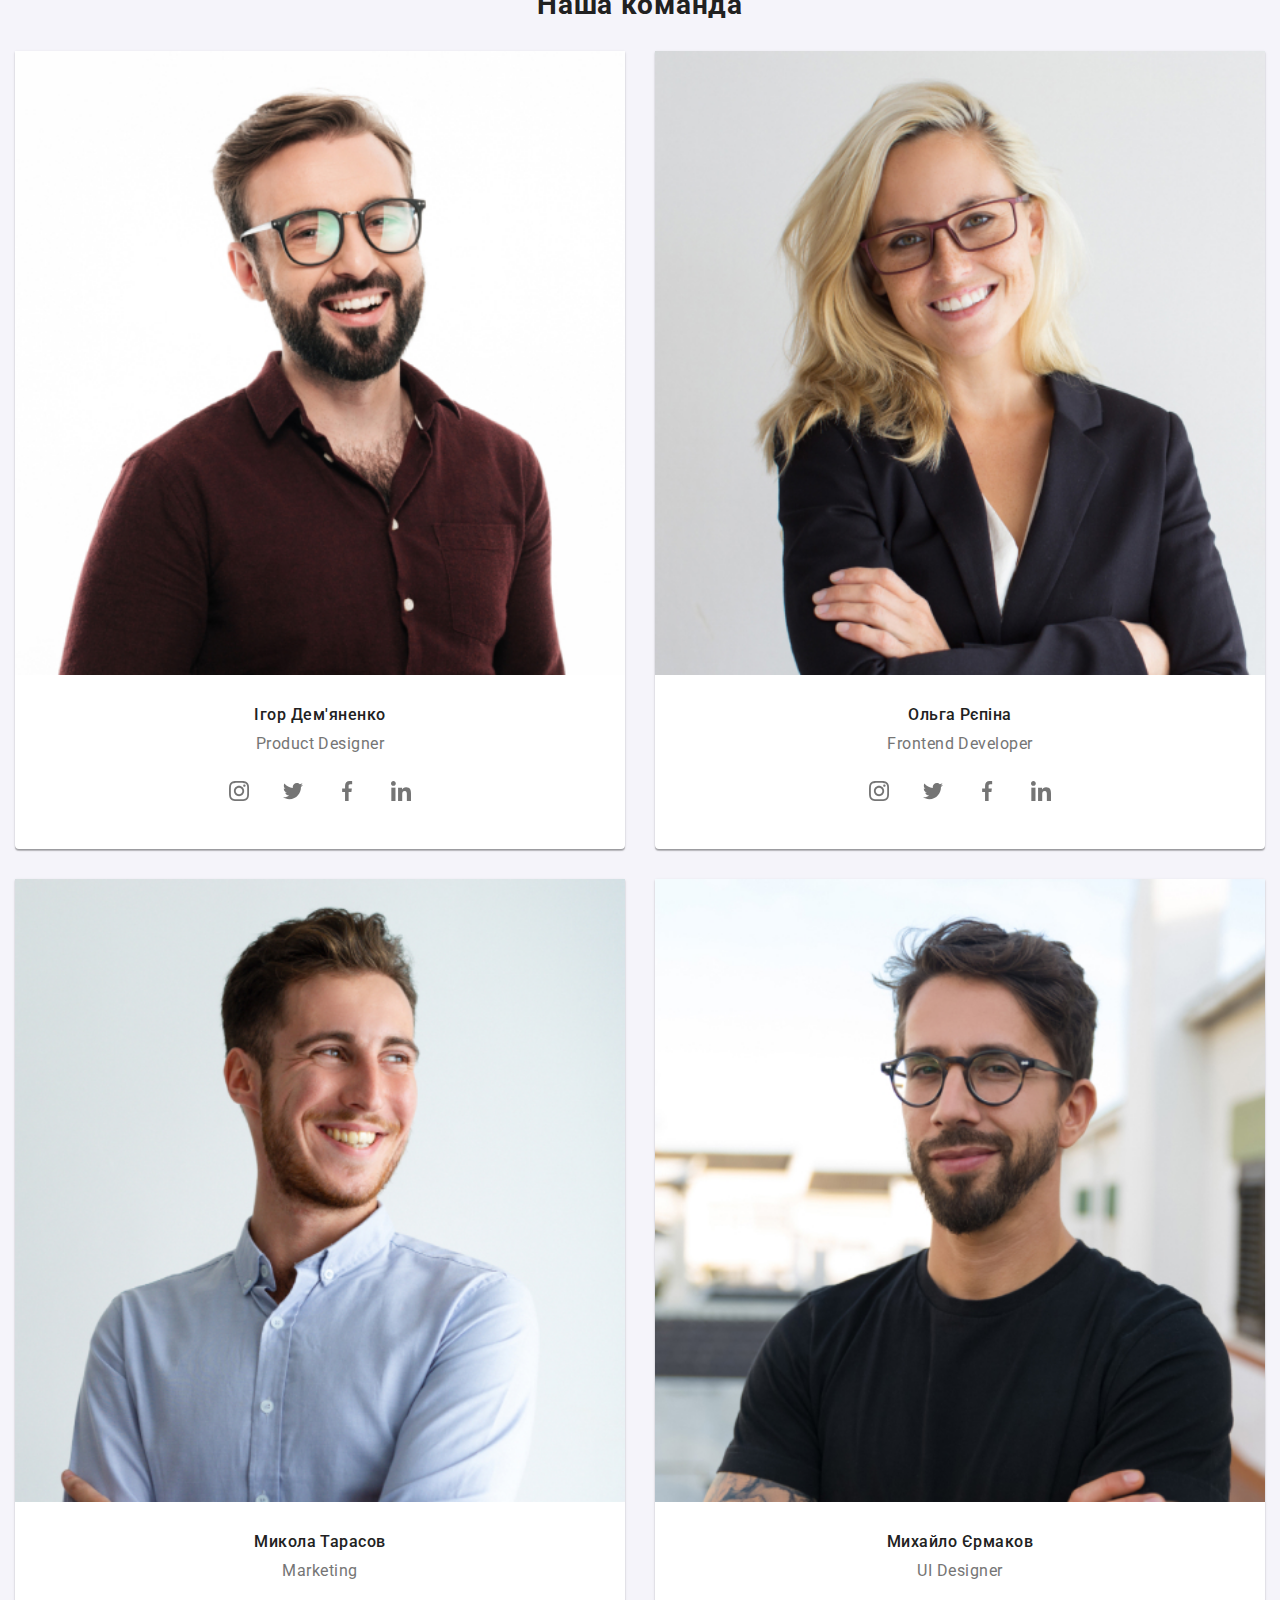
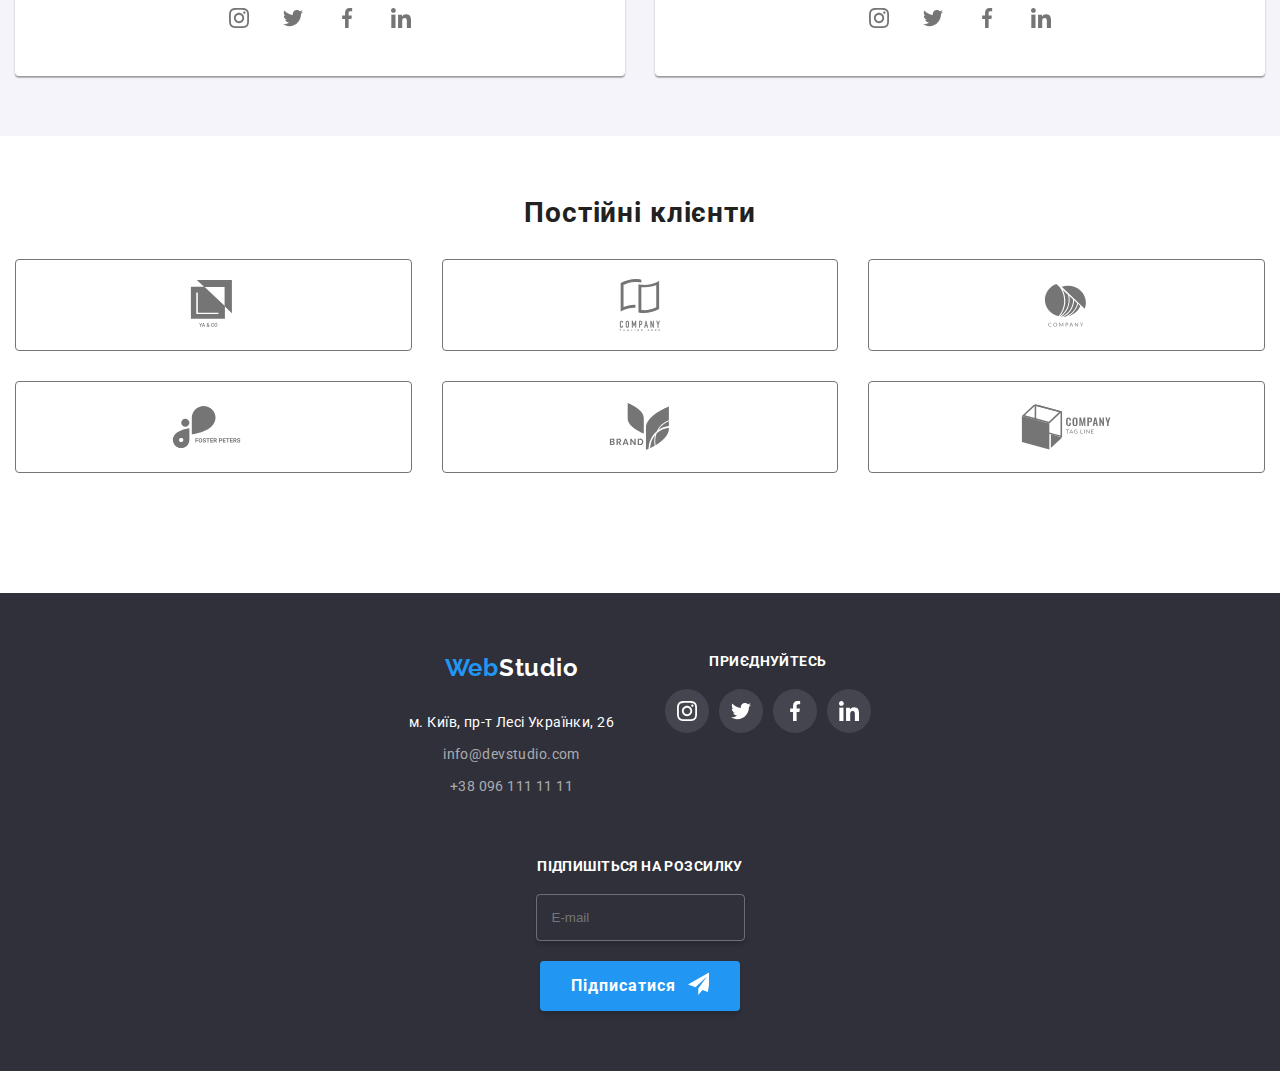
==== commit 77afc798: "Коміт" ====
--- a/index.html
+++ b/index.html
@@ -1,5 +1,5 @@
 <!DOCTYPE html>
-<html lang="uk">
+<html lang="uk-UA">
   <head>
     <meta charset="UTF-8" />
     <meta name="viewport" content="width=device-width, initial-scale=1.0" />
@@ -14,19 +14,51 @@
   </head>
   <body>
     <header class="header">
-      <ul class="header__container">
-        <h2 class="header__logo logo">
-          Web<span class="header__logo--active">Studio</span>
-        </h2>
-        <li class="list__item"><a href="index.html">Студія</a></li>
-        <li class="list__item"><a href="portfolio.html">Портфоліо</a></li>
-        <li class="list__item"><a href="">Контакти</a></li>
-      </ul>
-      <p class="header__navigation-menu"></p>
-      <ul class="header__contacts">
-        <li class="contacts__item"><a href="">info@devstudio.com</a></li>
-        <li class="contacts__item"><a href="">+38 096 111 11 11</a></li>
-      </ul>
+      <h2 class="header__logo logo">
+        Web<span class="header__logo--active">Studio</span>
+      </h2>
+      <nav class="header__nav nav" data-menu>
+        <div class="header__nav-list nav__list">
+          <ul class="links">
+            <li class="list__item nav__item">
+              <a class="nav__link nav__link--opened" href="index.html">Студія</a>
+            </li>
+            <li class="list__item nav__item">
+              <a class="nav__link" href="portfolio.html">Портфоліо</a>
+            </li>
+            <li class="list__item nav__item">
+              <a class="nav__link" href="">Контакти</a>
+            </li>
+          </ul>
+          <div class="nav__list-wrapper">
+            <ul class="contacts">
+              <li class="contacts__item nav__item list__item">
+                <a href="" class="nav__link nav__link--active">info@devstudio.com</a>
+              </li>
+              <li class="contacts__item nav__item list__item">
+                <a href="" class="nav__link">+38 096 111 11 11</a>
+              </li>
+            </ul>
+            <ul class="socialmedia-menu nav__socialmedia">
+              <li class="nav__item list__item socialmedia__item">
+                <a class="nav__link menu__link" href="">Instagram</a>
+              </li>
+              <li class="nav__item list__item socialmedia__item">
+                <a class="nav__link menu__link" href="">Twitter</a>
+              </li>
+              <li class="nav__item list__item socialmedia__item">
+                <a class="nav__link menu__link" href="">Facebook</a>
+              </li>
+              <li class="nav__item list__item socialmedia__item">
+                <a class="nav__link menu__link" href="">LinkedIn</a>
+              </li>
+            </ul>
+          </div>
+        </div>
+        <button class="nav__btn btn-menu" data-open_btn>
+          <span class="btn-menu__icon"></span>
+        </button>
+      </nav>
     </header>
     <main class="main">
       <div class="container">
@@ -381,10 +413,10 @@
           </div>
         </section>
         <section class="clients main__clients">
-          <div class="container">
+          <div class="container clients__container">
             <h2 class="clients__title">Постійні клієнти</h2>
             <ul class="clients__list">
-              <li class="client">
+              <li class="client list__client">
                 <a href="" class="client__link">
                   <div class="client__container">
                     <svg
@@ -539,8 +571,8 @@
           </section>
         </div>
         <section class="mailing footer__mailing">
-          <h2 class="mailing__title">Підпишіться на розсилку</h2>
-          <div class="mailing__container container">
+          <div class="mailing__container">
+            <h2 class="mailing__title">Підпишіться на розсилку</h2>
             <input type="email" class="mailing__input" placeholder="E-mail" />
             <button class="mailing__btn">Підписатися</button>
           </div>
@@ -548,5 +580,6 @@
       </div>
     </footer>
     <script src="/src/js/modal.js"></script>
+    <script src="/src/js/mobile-menu.js"></script>
   </body>
 </html>
--- a/src/css/styles.css
+++ b/src/css/styles.css
@@ -85,10 +85,9 @@
 .header {
   padding: 16px;
   display: flex;
+  border-bottom: 1px solid #ECECEC;
   justify-content: space-between;
   align-items: center;
-  min-width: 350px;
-  border-bottom: 1px solid #ECECEC;
 }
 .header__navigation-menu::after {
   content: "";
@@ -99,6 +98,7 @@
 }
 .header__container {
   display: flex;
+  justify-content: space-between;
   align-items: center;
 }
 .header__contacts {
@@ -108,6 +108,10 @@
 }
 .header__contacts:hover {
   color: #2196f3;
+}
+.header__nav-list {
+  display: flex;
+  gap: 51px;
 }
 
 .list__item {
@@ -168,7 +172,7 @@
 
 @media (max-width: 767px) {
   .header__contacts,
-  .list__item {
+  .header__nav-list {
     display: none;
   }
 }
@@ -179,6 +183,10 @@
   .header__container {
     display: flex;
     gap: 51px;
+    justify-content: space-between;
+  }
+  .nav__socialmedia {
+    display: none;
   }
 }
 @media (min-width: 1600px) {
@@ -199,7 +207,6 @@
   background-position: center;
   background-size: cover;
   height: 400px;
-  min-width: 350px;
   padding: 0px 60px;
   align-items: center;
   flex-direction: column;
@@ -250,10 +257,6 @@
   display: flex;
   flex-direction: column;
   gap: 30px;
-}
-
-.main__advantages {
-  min-width: 350px;
 }
 
 .advantage {
@@ -329,7 +332,6 @@
 .our-team__container {
   padding: 60px 15px;
   background-color: #f5f4fa;
-  min-width: 350px;
 }
 
 .our-team {
@@ -423,9 +425,6 @@
     flex-basis: calc((100% - 90px) / 4);
   }
 }
-.clients {
-  padding: 60px 15px;
-}
 .clients__title {
   color: #212121;
   font-family: Roboto;
@@ -437,13 +436,15 @@
   margin-bottom: 30px;
 }
 .clients__img {
-  width: 210px;
-  height: 92px;
+  width: 100%;
 }
 .clients__list {
   display: flex;
   flex-wrap: wrap;
   gap: 30px;
+}
+.clients__container {
+  padding: 60px 15px;
 }
 
 .client {
@@ -501,9 +502,13 @@
     flex-basis: calc((100% - 150px) / 6);
   }
 }
-.activities {
-  padding: 60px 15px 0px 15px;
-  min-width: 350px;
+.activities__container {
+  margin-top: 30px;
+  padding: 60px 15px;
+  min-width: 290px;
+  display: flex;
+  flex-direction: column;
+  align-items: center;
 }
 .activities__title {
   color: #212121;
@@ -519,14 +524,10 @@
   gap: 30px;
   row-gap: 50px;
   flex-wrap: wrap;
-}
-
-.activities__item {
-  margin: 0 auto;
+  justify-content: center;
 }
 
 .activity {
-  max-width: 320px;
   position: relative;
 }
 .activity__description {
@@ -541,16 +542,11 @@
   padding: 27px 0px;
   position: absolute;
   bottom: 0;
-  min-width: 320px;
+  left: 0;
+  right: 0;
 }
 
 @media (min-width: 1600px) {
-  .activity {
-    max-width: 370px;
-  }
-  .activity__description {
-    min-width: 370px;
-  }
   .activities__title {
     color: #212121;
     font-family: Roboto;
@@ -566,8 +562,6 @@
 }
 .footer {
   background-color: #2f303a;
-  padding: 60px 0px;
-  min-width: 350px;
 }
 .footer__logo {
   margin-bottom: 20px;
@@ -580,6 +574,7 @@
   flex-direction: column;
   display: flex;
   align-items: center;
+  padding: 60px 0px;
 }
 .footer__information {
   color: rgba(255, 255, 255, 0.6);
@@ -661,7 +656,7 @@
   border: 1px solid rgba(255, 255, 255, 0.3);
   box-shadow: 0px 4px 4px 0px rgba(0, 0, 0, 0.15);
   padding: 15px;
-  min-width: 320px;
+  width: 100%;
   color: #757575;
 }
 .mailing__container {
@@ -936,4 +931,176 @@
     min-width: 528px;
     min-height: 581px;
   }
+}
+.nav__btn {
+  display: none;
+}
+
+.no-scroll {
+  overflow: hidden;
+}
+
+@media (max-width: 767px) {
+  .btn-menu {
+    display: block;
+    width: 30px;
+    height: 30px;
+    position: relative;
+    background-color: transparent;
+  }
+  .btn-menu__icon,
+  .btn-menu__icon::before,
+  .btn-menu__icon::after {
+    content: "";
+    width: 100%;
+    height: 2px;
+    position: absolute;
+    left: 0;
+    background-color: #333;
+    transition: transform 0.3s ease-in 0.3s;
+    transition: top 0.1s ease-in;
+    z-index: 1000;
+  }
+  .btn-menu__icon {
+    top: calc(50% - 1px);
+  }
+  .btn-menu__icon::after {
+    top: 8px;
+  }
+  .btn-menu__icon::before {
+    top: -8px;
+  }
+  .nav__list {
+    display: none;
+  }
+  .menu-open .btn-menu__icon::before,
+  .menu-open .btn-menu__icon::after {
+    top: 0;
+  }
+  .menu-open .btn-menu__icon {
+    transform: rotate(-45deg);
+  }
+  .menu-open .btn-menu__icon::after {
+    transform: rotate(90deg);
+  }
+  .nav__list {
+    position: fixed;
+    top: 0;
+    left: 0;
+    width: 100%;
+    display: flex;
+    height: 100%;
+    padding: 40px 48px;
+    background-color: #fff;
+    flex-direction: column;
+    row-gap: 10px;
+    transform: translateX(-100%);
+    transition: transform 0.3s ease-in;
+    justify-content: space-between;
+    z-index: 999;
+  }
+  .menu-open .nav__list {
+    transform: translateX(0);
+  }
+  .socialmedia-menu {
+    opacity: 0;
+  }
+  .menu-open .socialmedia-menu {
+    opacity: 1;
+  }
+  .nav__link {
+    color: #212121;
+    font-family: Roboto;
+    font-size: 40px;
+    font-weight: 500x;
+  }
+}
+.socialmedia-menu {
+  display: none;
+  gap: 10px;
+}
+
+.menu__link {
+  color: #2196f3;
+  font-family: Roboto;
+  font-size: 18px;
+  font-weight: 500;
+}
+
+.socialmedia__item {
+  padding-right: 10px;
+  border-right: 1px solid #757575;
+}
+
+.socialmedia__item:nth-child(4) {
+  border: none;
+}
+
+.links {
+  display: flex;
+  gap: 35px;
+  flex-direction: column;
+}
+
+.nav__link--opened {
+  color: #2196f3;
+}
+
+.contacts {
+  display: flex;
+  flex-direction: column;
+  gap: 35px;
+}
+
+@media (max-width: 480px) {
+  .nav__link {
+    color: #212121;
+    font-family: Roboto;
+    font-size: 28px;
+    font-weight: 500x;
+  }
+  .menu__link {
+    color: #2196f3;
+    font-family: Roboto;
+    font-size: 12px;
+    font-weight: 500;
+  }
+}
+@media (max-width: 768px) {
+  .contacts__item::before {
+    display: none;
+  }
+  .header__nav-list {
+    padding-top: 100px;
+  }
+  .socialmedia-menu {
+    display: flex;
+  }
+  .nav__list-wrapper {
+    display: flex;
+    flex-direction: column;
+    gap: 65px;
+  }
+  .nav__link--active {
+    color: #2196f3;
+  }
+}
+@media (min-width: 769px) {
+  .links {
+    flex-direction: row;
+    align-items: center;
+  }
+  .contacts {
+    gap: 10px;
+  }
+  .header__nav {
+    width: 100%;
+  }
+  .header {
+    display: flex;
+    gap: 10%;
+  }
+  .header__nav-list {
+    justify-content: space-between;
+  }
 }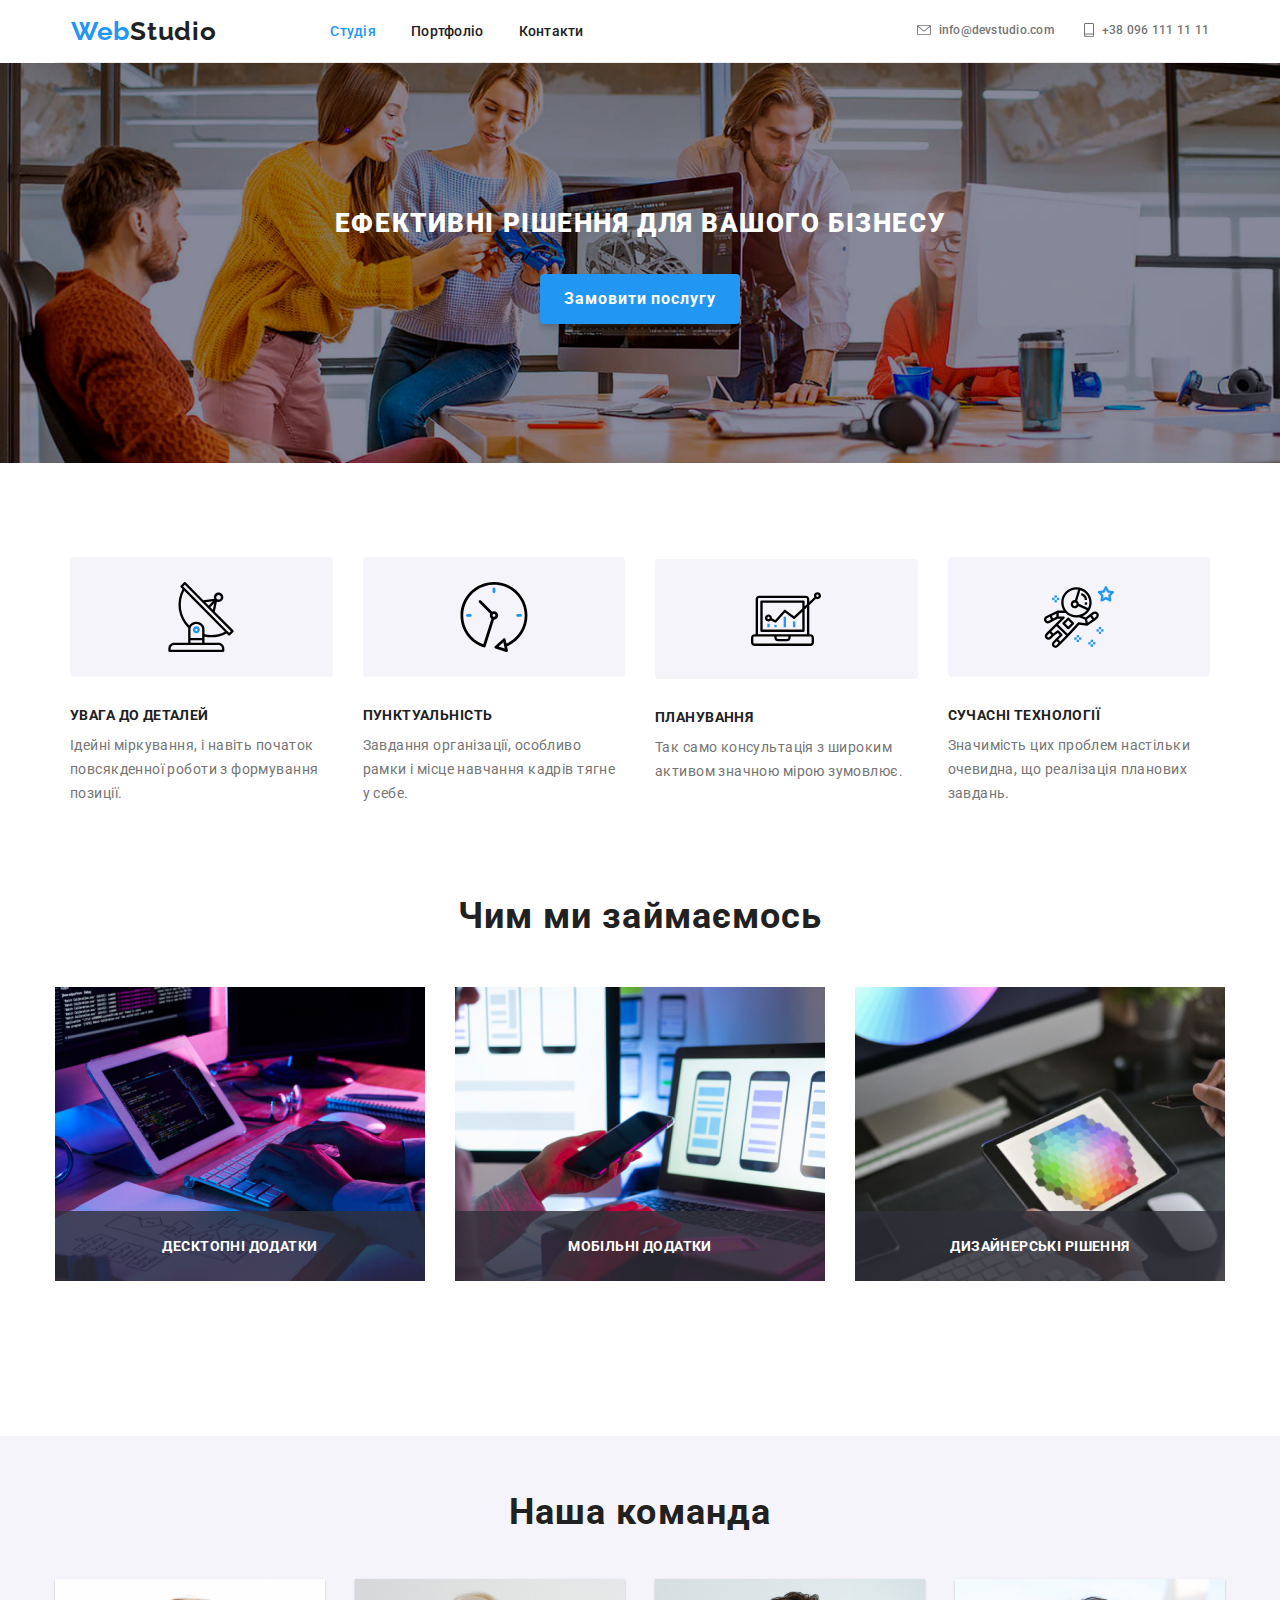
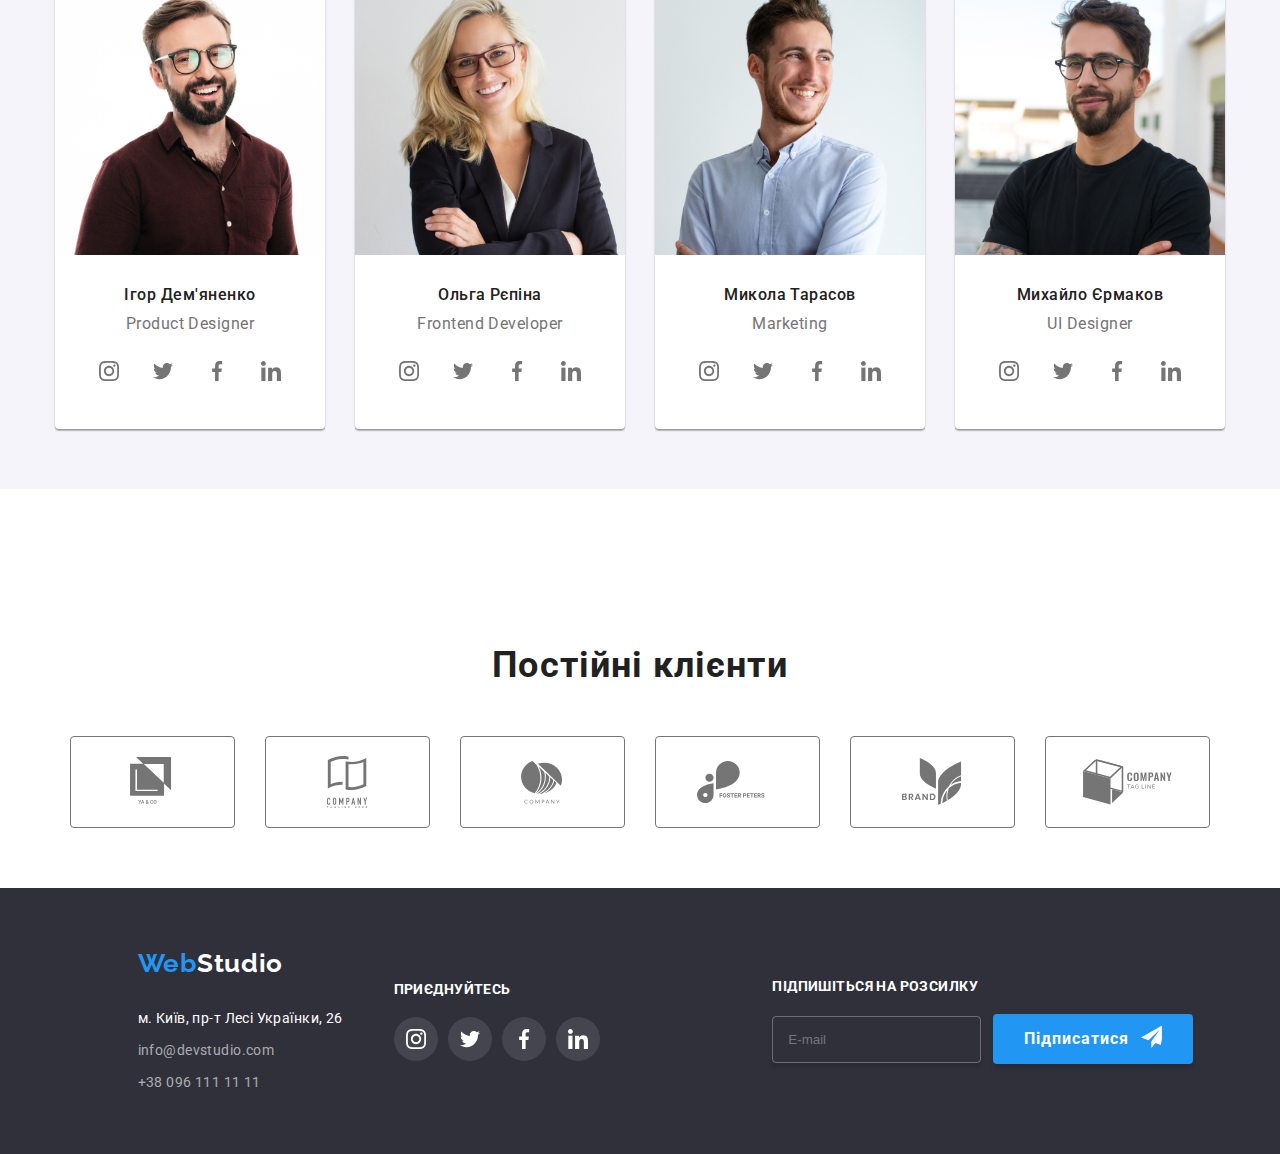
==== commit 0f405974: "Змінив класи, виправив помилки пов'язані з футером, хедером та меню" ====
--- a/index.html
+++ b/index.html
@@ -15,41 +15,45 @@
   <body>
     <header class="header">
       <h2 class="header__logo logo">
-        Web<span class="header__logo--active">Studio</span>
+        Web<span class="logo--active">Studio</span>
       </h2>
       <nav class="header__nav nav" data-menu>
-        <div class="header__nav-list nav__list">
-          <ul class="links">
-            <li class="list__item nav__item">
-              <a class="nav__link nav__link--opened" href="index.html">Студія</a>
-            </li>
-            <li class="list__item nav__item">
-              <a class="nav__link" href="portfolio.html">Портфоліо</a>
-            </li>
-            <li class="list__item nav__item">
-              <a class="nav__link" href="">Контакти</a>
+        <div class="menu nav__list">
+          <ul class="menu__list links">
+            <li class="links__item">
+              <a class="links__link links__link--opened" href="index.html"
+                >Студія</a
+              >
+            </li>
+            <li class="links__item">
+              <a class="links__link" href="portfolio.html">Портфоліо</a>
+            </li>
+            <li class="links__item">
+              <a class="links__link" href="">Контакти</a>
             </li>
           </ul>
           <div class="nav__list-wrapper">
-            <ul class="contacts">
-              <li class="contacts__item nav__item list__item">
-                <a href="" class="nav__link nav__link--active">info@devstudio.com</a>
-              </li>
-              <li class="contacts__item nav__item list__item">
+            <ul class="menu__contacts contacts">
+              <li class="contacts__item">
+                <a href="" class="contacts__link contacts__link--active"
+                  >info@devstudio.com</a
+                >
+              </li>
+              <li class="contacts__item">
                 <a href="" class="nav__link">+38 096 111 11 11</a>
               </li>
             </ul>
-            <ul class="socialmedia-menu nav__socialmedia">
-              <li class="nav__item list__item socialmedia__item">
+            <ul class="socialmedia menu__socialmedia">
+              <li class="socialmedia__item">
                 <a class="nav__link menu__link" href="">Instagram</a>
               </li>
-              <li class="nav__item list__item socialmedia__item">
+              <li class="socialmedia__item">
                 <a class="nav__link menu__link" href="">Twitter</a>
               </li>
-              <li class="nav__item list__item socialmedia__item">
+              <li class="socialmedia__item">
                 <a class="nav__link menu__link" href="">Facebook</a>
               </li>
-              <li class="nav__item list__item socialmedia__item">
+              <li class="socialmedia__item">
                 <a class="nav__link menu__link" href="">LinkedIn</a>
               </li>
             </ul>
@@ -571,8 +575,8 @@
           </section>
         </div>
         <section class="mailing footer__mailing">
+          <h2 class="mailing__title">Підпишіться на розсилку</h2>
           <div class="mailing__container">
-            <h2 class="mailing__title">Підпишіться на розсилку</h2>
             <input type="email" class="mailing__input" placeholder="E-mail" />
             <button class="mailing__btn">Підписатися</button>
           </div>
--- a/src/css/styles.css
+++ b/src/css/styles.css
@@ -101,20 +101,22 @@
   justify-content: space-between;
   align-items: center;
 }
-.header__contacts {
+
+.contacts {
   display: flex;
   flex-direction: column;
   gap: 10px;
 }
-.header__contacts:hover {
+.contacts:hover {
   color: #2196f3;
 }
-.header__nav-list {
+
+.menu {
   display: flex;
   gap: 51px;
 }
 
-.list__item {
+.links__item {
   color: #212121;
   font-family: Roboto;
   font-size: 14px;
@@ -123,13 +125,23 @@
   transition: color 250ms cubic-bezier(0.4, 0, 0.2, 1);
   transition: border-bottom 250ms cubic-bezier(0.4, 0, 0.2, 1);
 }
-.list__item:hover {
+.links__item:hover {
   color: #2196f3;
   border-bottom: 2px solid #2196f3;
   border-radius: 2px;
 }
 
-.header__logo--active {
+.socialmedia__item {
+  transition: color 250ms cubic-bezier(0.4, 0, 0.2, 1);
+  transition: border-bottom 250ms cubic-bezier(0.4, 0, 0.2, 1);
+}
+.socialmedia__item:hover {
+  color: #2196f3;
+  border-bottom: 2px solid #2196f3;
+  border-radius: 2px;
+}
+
+.logo--active {
   color: #212121;
 }
 
@@ -142,10 +154,17 @@
   display: flex;
   align-items: center;
   gap: 8px;
+  transition: color 250ms cubic-bezier(0.4, 0, 0.2, 1);
+  transition: border-bottom 250ms cubic-bezier(0.4, 0, 0.2, 1);
 }
 .contacts__item:hover {
   color: #2196f3;
-  transition: color 250ms cubic-bezier(0.4, 0, 0.2, 1);
+  border-bottom: 2px solid #2196f3;
+  border-radius: 2px;
+}
+
+.contacts__item:nth-child(2):hover {
+  padding-bottom: 2px;
 }
 
 .contacts__item::before {
@@ -172,7 +191,7 @@
 
 @media (max-width: 767px) {
   .header__contacts,
-  .header__nav-list {
+  .menu {
     display: none;
   }
 }
@@ -189,7 +208,7 @@
     display: none;
   }
 }
-@media (min-width: 1600px) {
+@media (min-width: 1200px) {
   .header {
     width: 1170px;
     margin: 0 auto;
@@ -197,7 +216,7 @@
   .logo {
     font-size: 26px;
   }
-  .header__contacts {
+  .contacts {
     flex-direction: row;
     gap: 30px;
   }
@@ -287,7 +306,6 @@
   font-weight: 400;
   line-height: 24px;
   letter-spacing: 0.03em;
-  text-align: center;
 }
 
 .icon__wrapper {
@@ -315,7 +333,7 @@
     top: -10px;
   }
 }
-@media (min-width: 1600px) {
+@media (min-width: 1200px) {
   .advantages {
     max-width: 1170px;
     margin: 0 auto;
@@ -405,7 +423,7 @@
     flex-basis: calc((100% - 30px) / 2);
   }
 }
-@media (min-width: 1600px) {
+@media (min-width: 1200px) {
   .our-team__list {
     max-width: 1170px;
     margin: 0 auto;
@@ -448,7 +466,7 @@
 }
 
 .client {
-  flex-basis: calc((100% - 30px) / 2);
+  flex-basis: 100%;
 }
 .client__container {
   border: 1px solid #757575;
@@ -479,12 +497,17 @@
   margin-bottom: 60px;
 }
 
+@media (min-width: 480px) {
+  .client {
+    flex-basis: calc((100% - 30px) / 2);
+  }
+}
 @media (min-width: 768px) {
   .client {
     flex-basis: calc((100% - 60px) / 3);
   }
 }
-@media (min-width: 1600px) {
+@media (min-width: 1200px) {
   .clients {
     width: 1170px;
     margin: 0 auto;
@@ -546,7 +569,7 @@
   right: 0;
 }
 
-@media (min-width: 1600px) {
+@media (min-width: 1200px) {
   .activities__title {
     color: #212121;
     font-family: Roboto;
@@ -587,6 +610,10 @@
 }
 .footer__information--active {
   color: #fff;
+}
+.footer__mailing {
+  min-width: 320px;
+  max-width: 570px;
 }
 
 .information__container {
@@ -656,7 +683,6 @@
   border: 1px solid rgba(255, 255, 255, 0.3);
   box-shadow: 0px 4px 4px 0px rgba(0, 0, 0, 0.15);
   padding: 15px;
-  width: 100%;
   color: #757575;
 }
 .mailing__container {
@@ -699,7 +725,7 @@
     justify-content: space-evenly;
   }
 }
-@media (min-width: 1600px) {
+@media (min-width: 1200px) {
   .footer__container {
     flex-direction: row;
     max-width: 1170px;
@@ -926,7 +952,7 @@
     width: 240px;
   }
 }
-@media (min-width: 1600px) {
+@media (min-width: 1200px) {
   .modal {
     min-width: 528px;
     min-height: 581px;
@@ -1002,20 +1028,22 @@
   .menu-open .nav__list {
     transform: translateX(0);
   }
-  .socialmedia-menu {
+  .socialmedia {
     opacity: 0;
   }
-  .menu-open .socialmedia-menu {
+  .menu-open .socialmedia {
     opacity: 1;
   }
-  .nav__link {
+  .nav__link,
+  .links__link,
+  .contacts__link {
     color: #212121;
     font-family: Roboto;
-    font-size: 40px;
-    font-weight: 500x;
-  }
-}
-.socialmedia-menu {
+    font-size: 28px;
+    font-weight: 500;
+  }
+}
+.socialmedia {
   display: none;
   gap: 10px;
 }
@@ -1036,28 +1064,29 @@
   border: none;
 }
 
-.links {
+.menu__list {
   display: flex;
   gap: 35px;
   flex-direction: column;
 }
 
-.nav__link--opened {
+.nav__link--opened,
+.links__link--opened {
   color: #2196f3;
 }
 
-.contacts {
-  display: flex;
-  flex-direction: column;
-  gap: 35px;
+.nav__link:hover,
+.links__link:hover {
+  color: #2196f3;
 }
 
 @media (max-width: 480px) {
-  .nav__link {
+  .nav__link,
+  .links__link {
     color: #212121;
     font-family: Roboto;
     font-size: 28px;
-    font-weight: 500x;
+    font-weight: 500;
   }
   .menu__link {
     color: #2196f3;
@@ -1065,15 +1094,21 @@
     font-size: 12px;
     font-weight: 500;
   }
+  .links__link--opened {
+    color: #2196f3;
+    font-family: Roboto;
+    font-size: 28px;
+    font-weight: 500;
+  }
 }
 @media (max-width: 768px) {
   .contacts__item::before {
     display: none;
   }
-  .header__nav-list {
+  .menu {
     padding-top: 100px;
   }
-  .socialmedia-menu {
+  .socialmedia {
     display: flex;
   }
   .nav__list-wrapper {
@@ -1081,17 +1116,19 @@
     flex-direction: column;
     gap: 65px;
   }
-  .nav__link--active {
+  .contacts__link:hover {
     color: #2196f3;
   }
 }
+@media (max-width: 767px) {
+  .menu__contacts {
+    gap: 20px;
+  }
+}
 @media (min-width: 769px) {
-  .links {
+  .menu__list {
     flex-direction: row;
     align-items: center;
-  }
-  .contacts {
-    gap: 10px;
   }
   .header__nav {
     width: 100%;
@@ -1100,7 +1137,7 @@
     display: flex;
     gap: 10%;
   }
-  .header__nav-list {
+  .menu {
     justify-content: space-between;
   }
 }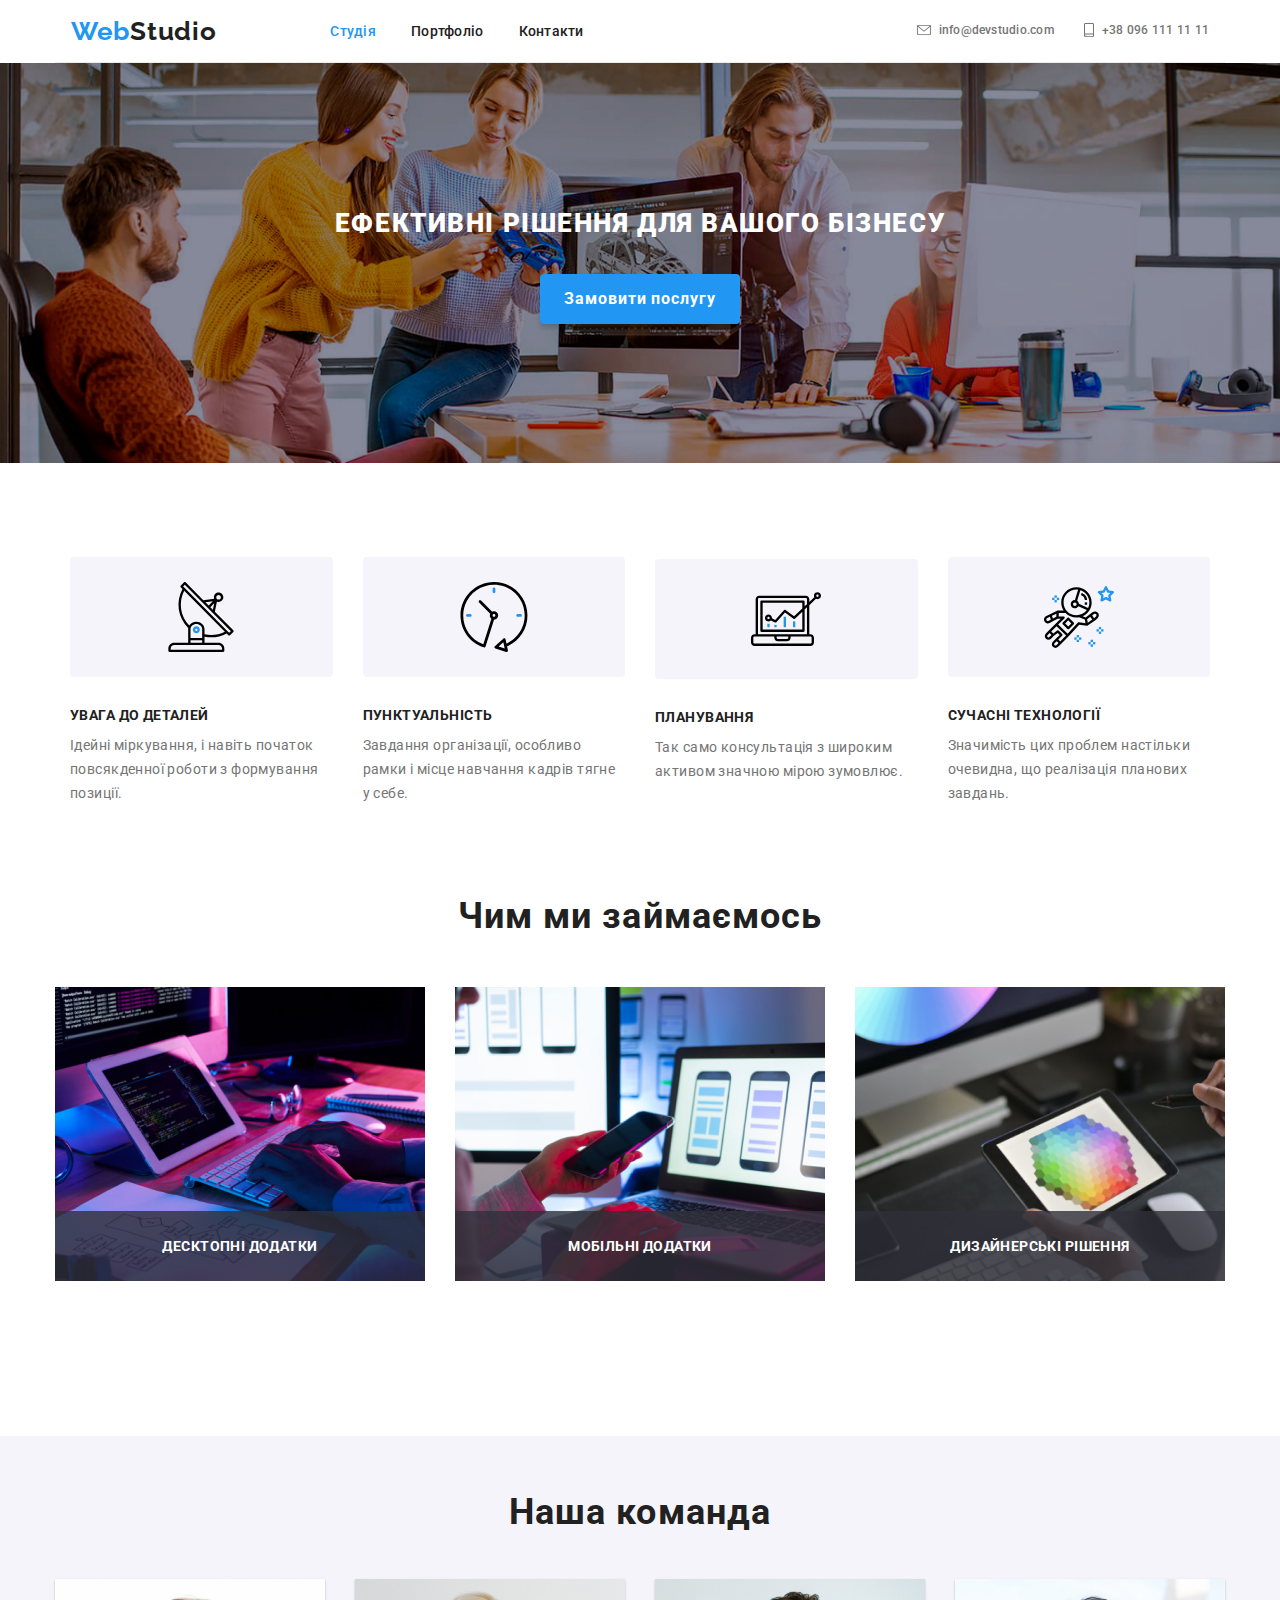
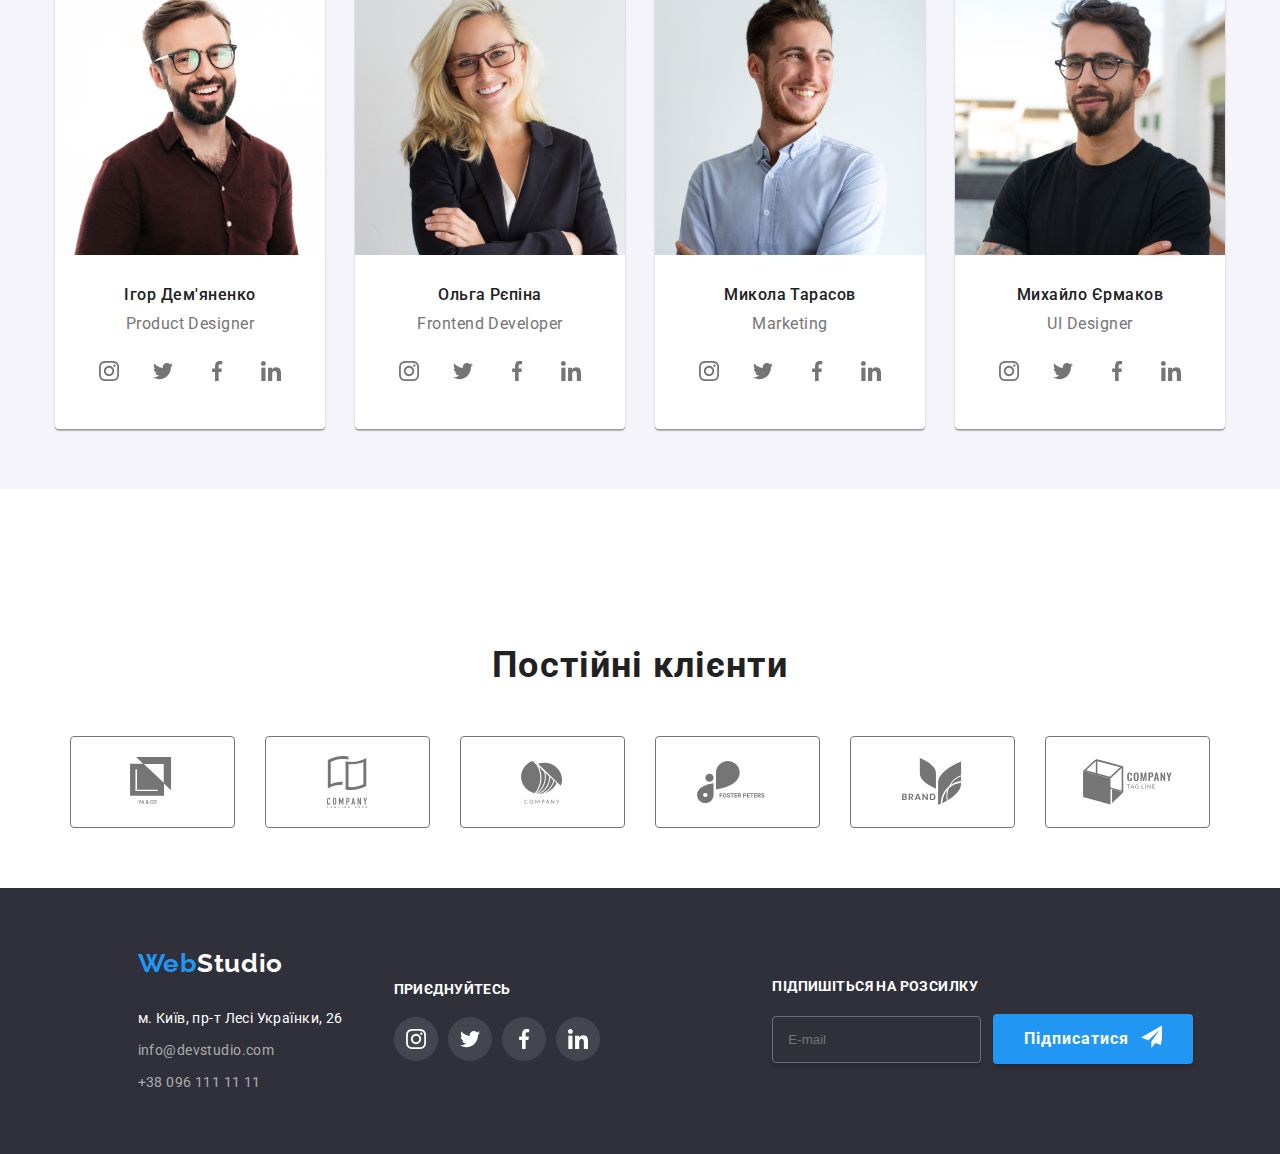
==== commit e9c49598: "Ретинізував декоративні та контентні зображення" ====
--- a/index.html
+++ b/index.html
@@ -225,6 +225,10 @@
             <ul class="activities__list">
               <li class="activity activities__item">
                 <img
+                  srcset="
+                    ./src/img/activities/activity1@1x.jpg 1x,
+                    ./src/img/activities/activity1@2x.jpg 2x
+                  "
                   src="/src/img/activities/activity1.jpg"
                   alt="Activity"
                   class="activity__photo"
@@ -233,6 +237,10 @@
               </li>
               <li class="activity activities__item">
                 <img
+                  srcset="
+                    ./src/img/activities/activity2@1x.jpg 1x,
+                    ./src/img/activities/activity2@2x.jpg 2x
+                  "
                   src="/src/img/activities/activity2.jpg"
                   alt="Activity"
                   class="activity__photo"
@@ -241,6 +249,10 @@
               </li>
               <li class="activity activities__item">
                 <img
+                  srcset="
+                    ./src/img/activities/activity3@1x.jpg 1x,
+                    ./src/img/activities/activity3@2x.jpg 2x
+                  "
                   src="/src/img/activities/activity3.jpg"
                   alt="Activity"
                   class="activity__photo"
@@ -256,6 +268,10 @@
             <ul class="our-team__list">
               <li class="worker our-team__worker">
                 <img
+                  srcset="
+                    ./src/img/our-team/igor@1x.jpg 1x,
+                    ./src/img/our-team/igor@2x.jpg 2x
+                  "
                   src="/src/img/our-team/igor.jpg"
                   alt="Igor"
                   class="worker__photo"
@@ -296,6 +312,10 @@
 
               <li class="worker our-team__worker">
                 <img
+                  srcset="
+                    ./src/img/our-team/olga@1x.jpg 1x,
+                    ./src/img/our-team/olga@2x.jpg 2x
+                  "
                   src="/src/img/our-team/olga.jpg"
                   alt="Igor"
                   class="worker__photo"
@@ -336,6 +356,10 @@
 
               <li class="worker our-team__worker">
                 <img
+                  srcset="
+                    ./src/img/our-team/mykola@1x.jpg 1x,
+                    ./src/img/our-team/mykola@2x.jpg 2x
+                  "
                   src="/src/img/our-team/mykola.jpg"
                   alt="Igor"
                   class="worker__photo"
@@ -376,6 +400,10 @@
 
               <li class="worker our-team__worker">
                 <img
+                  srcset="
+                    ./src/img/our-team/mykhailo@1x.jpg 1x,
+                    ./src/img/our-team/mykhailo@2x.jpg 2x
+                  "
                   src="/src/img/our-team/mykhailo.jpg"
                   alt="Igor"
                   class="worker__photo"
--- a/src/css/styles.css
+++ b/src/css/styles.css
@@ -230,6 +230,16 @@
   align-items: center;
   flex-direction: column;
   row-gap: 30px;
+}
+@media (min-device-pixel-ratio: 1), (-webkit-min-device-pixel-ratio: 1), (min-resolution: 96dpi), (min-resolution: 1dppx) {
+  .hero {
+    background-image: url(/src/img/hero/hero@1x.jpg);
+  }
+}
+@media (min-device-pixel-ratio: 2), (-webkit-min-device-pixel-ratio: 2), (min-resolution: 192dpi), (min-resolution: 2dppx) {
+  .hero {
+    background-image: url(/src/img/hero/hero@2x.jpg);
+  }
 }
 .hero__title {
   color: #fff;
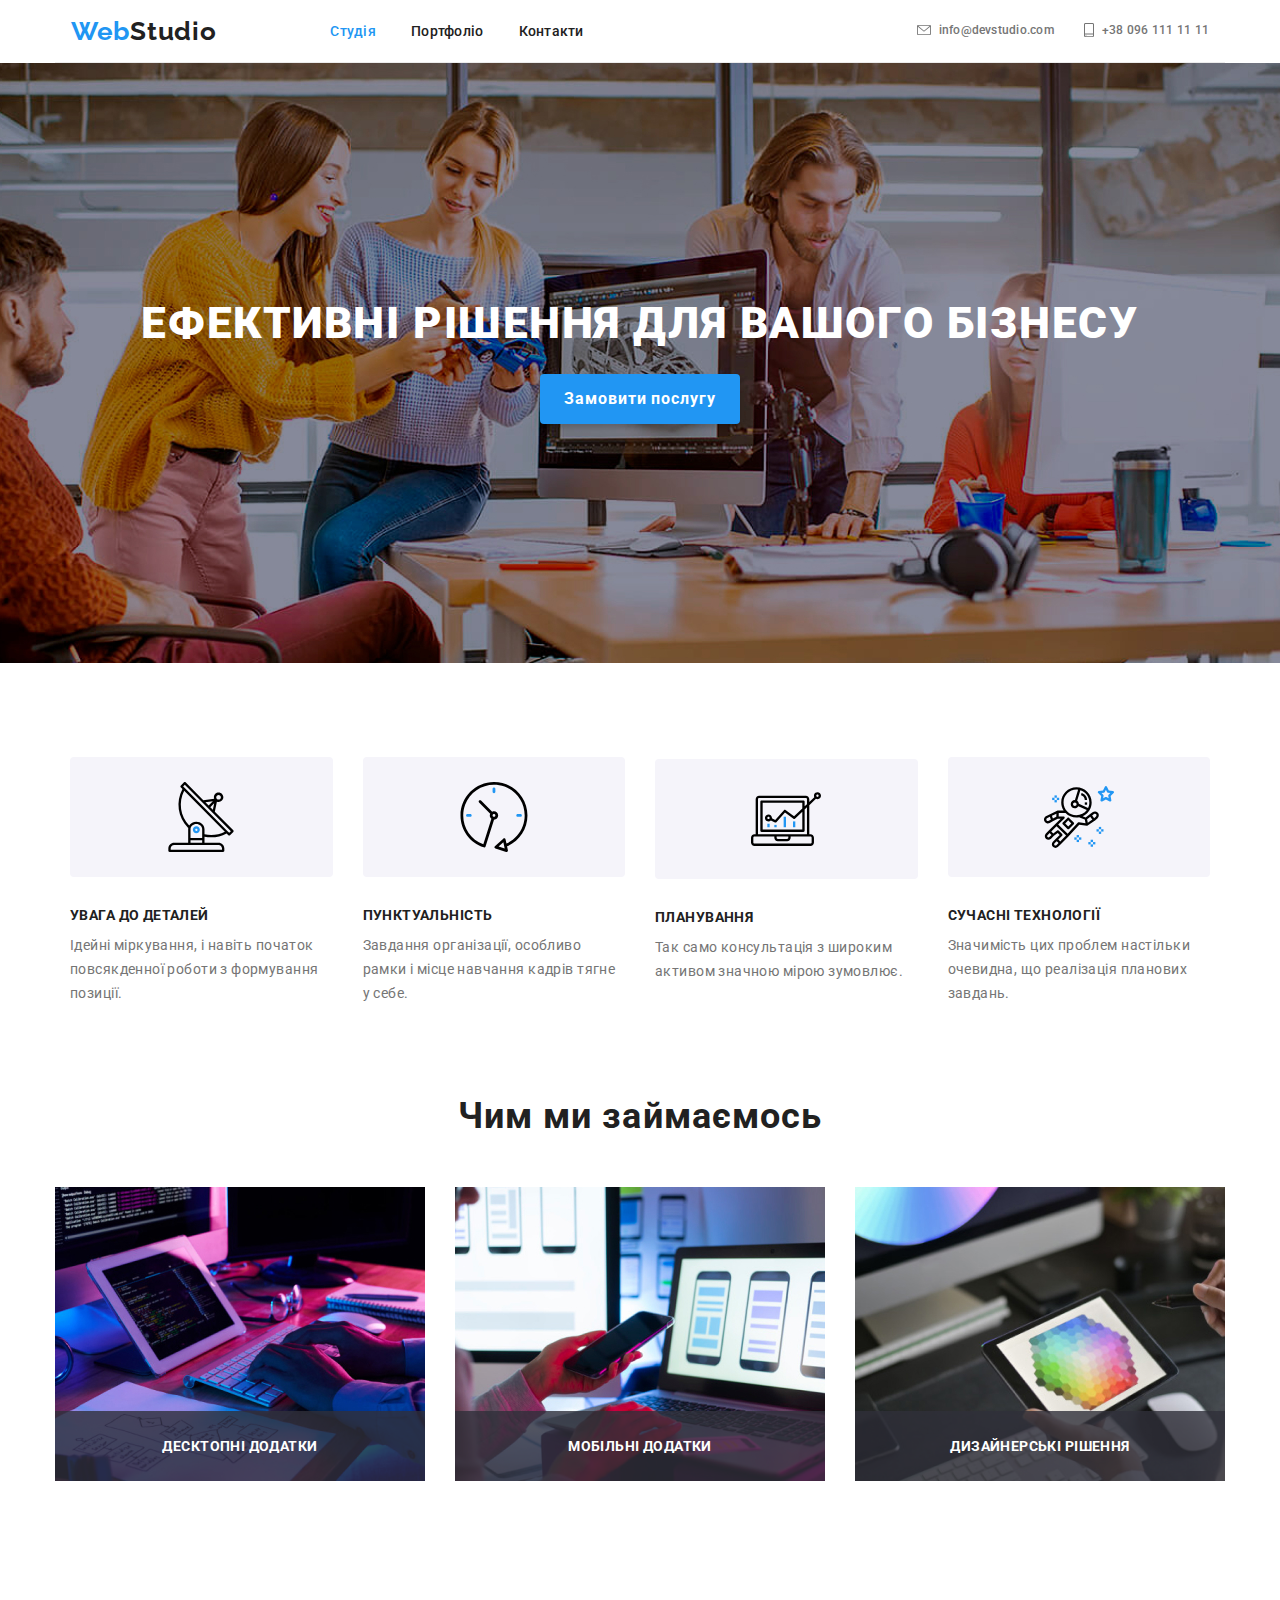
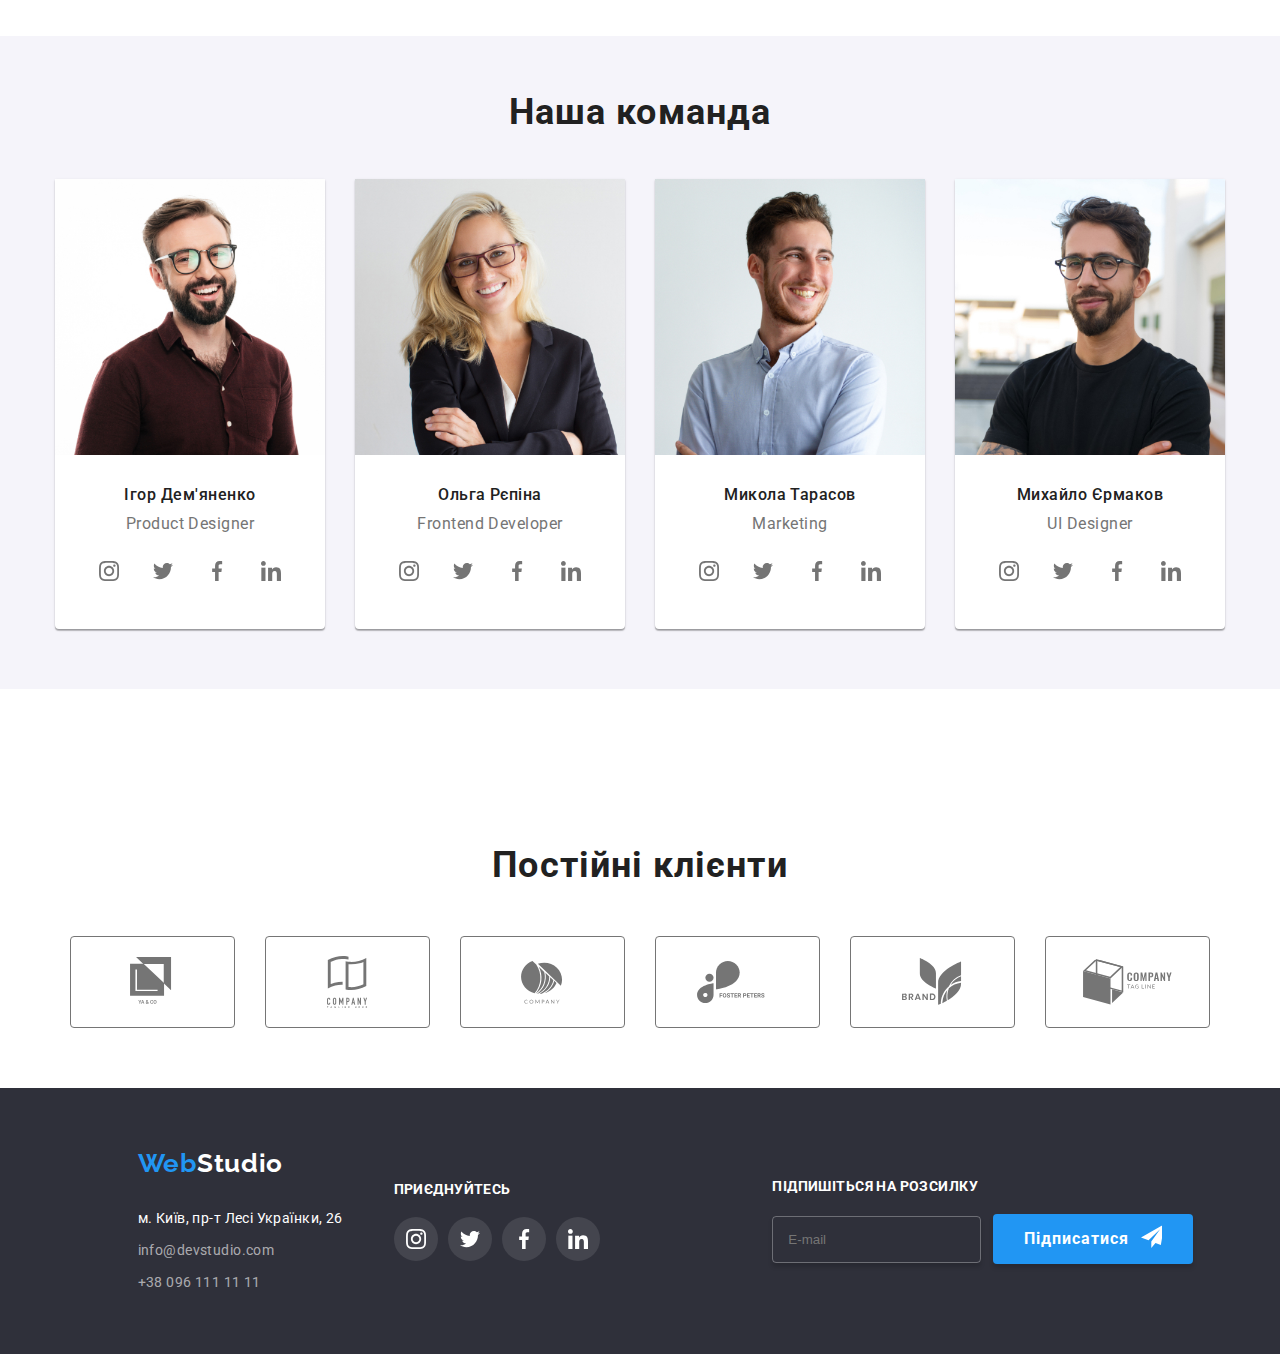
==== commit 75ee7724: "Виправив помилки валідатора" ====
--- a/index.html
+++ b/index.html
@@ -129,8 +129,6 @@
               <textarea
                 name="Comment"
                 id="comment"
-                cols="100%"
-                rows="100%"
                 class="modal__textarea textarea modal__textarea--active"
               ></textarea>
 
@@ -175,7 +173,7 @@
             </li>
             <li class="advantage">
               <div class="icon__wrapper">
-                <svg class="advantage__svg" id="antenna">
+                <svg class="advantage__svg" id="clock">
                   <use
                     href="src/img/advantages/icons.svg#clock"
                     class="advantage__icon"
@@ -190,7 +188,7 @@
             </li>
             <li class="advantage">
               <div class="icon__wrapper">
-                <svg class="advantage__svg" id="antenna">
+                <svg class="advantage__svg" id="diagram">
                   <use
                     href="src/img/advantages/icons.svg#diagram"
                     class="advantage__icon"
@@ -204,7 +202,7 @@
             </li>
             <li class="advantage">
               <div class="icon__wrapper">
-                <svg class="advantage__svg" id="antenna">
+                <svg class="advantage__svg" id="astronaut">
                   <use
                     href="src/img/advantages/icons.svg#astronaut"
                     class="advantage__icon"
@@ -280,28 +278,28 @@
                 <p class="worker__job">Product Designer</p>
                 <div class="worker__links socialmedia__links">
                   <a href="" class="worker__link">
-                    <svg class="socialmedia__icon worker__svg" id="instagram">
+                    <svg class="socialmedia__icon worker__svg">
                       <use
                         href="/src/img/our-team/icons.svg#icon-instagram"
                       ></use>
                     </svg>
                   </a>
                   <a href="" class="worker__link">
-                    <svg class="socialmedia__icon worker__svg" id="twitter">
+                    <svg class="socialmedia__icon worker__svg">
                       <use
                         href="/src/img/our-team/icons.svg#icon-twitter"
                       ></use>
                     </svg>
                   </a>
                   <a href="" class="worker__link">
-                    <svg class="socialmedia__icon worker__svg" id="facebook">
+                    <svg class="socialmedia__icon worker__svg">
                       <use
                         href="/src/img/our-team/icons.svg#icon-facebook"
                       ></use>
                     </svg>
                   </a>
                   <a href="" class="worker__link">
-                    <svg class="socialmedia__icon worker__svg" id="linkedin">
+                    <svg class="socialmedia__icon worker__svg">
                       <use
                         href="/src/img/our-team/icons.svg#icon-linkedin"
                       ></use>
@@ -324,28 +322,28 @@
                 <p class="worker__job">Frontend Developer</p>
                 <div class="worker__links socialmedia__links">
                   <a href="" class="worker__link">
-                    <svg class="socialmedia__icon worker__svg" id="instagram">
+                    <svg class="socialmedia__icon worker__svg">
                       <use
                         href="/src/img/our-team/icons.svg#icon-instagram"
                       ></use>
                     </svg>
                   </a>
                   <a href="" class="worker__link">
-                    <svg class="socialmedia__icon worker__svg" id="twitter">
+                    <svg class="socialmedia__icon worker__svg">
                       <use
                         href="/src/img/our-team/icons.svg#icon-twitter"
                       ></use>
                     </svg>
                   </a>
                   <a href="" class="worker__link">
-                    <svg class="socialmedia__icon worker__svg" id="facebook">
+                    <svg class="socialmedia__icon worker__svg">
                       <use
                         href="/src/img/our-team/icons.svg#icon-facebook"
                       ></use>
                     </svg>
                   </a>
                   <a href="" class="worker__link">
-                    <svg class="socialmedia__icon worker__svg" id="linkedin">
+                    <svg class="socialmedia__icon worker__svg">
                       <use
                         href="/src/img/our-team/icons.svg#icon-linkedin"
                       ></use>
@@ -368,28 +366,28 @@
                 <p class="worker__job">Marketing</p>
                 <div class="worker__links socialmedia__links">
                   <a href="" class="worker__link">
-                    <svg class="socialmedia__icon worker__svg" id="instagram">
+                    <svg class="socialmedia__icon worker__svg">
                       <use
                         href="/src/img/our-team/icons.svg#icon-instagram"
                       ></use>
                     </svg>
                   </a>
                   <a href="" class="worker__link">
-                    <svg class="socialmedia__icon worker__svg" id="twitter">
+                    <svg class="socialmedia__icon worker__svg">
                       <use
                         href="/src/img/our-team/icons.svg#icon-twitter"
                       ></use>
                     </svg>
                   </a>
                   <a href="" class="worker__link">
-                    <svg class="socialmedia__icon worker__svg" id="facebook">
+                    <svg class="socialmedia__icon worker__svg">
                       <use
                         href="/src/img/our-team/icons.svg#icon-facebook"
                       ></use>
                     </svg>
                   </a>
                   <a href="" class="worker__link">
-                    <svg class="socialmedia__icon worker__svg" id="linkedin">
+                    <svg class="socialmedia__icon worker__svg">
                       <use
                         href="/src/img/our-team/icons.svg#icon-linkedin"
                       ></use>
@@ -412,28 +410,28 @@
                 <p class="worker__job">UI Designer</p>
                 <div class="worker__links socialmedia__links">
                   <a href="" class="worker__link">
-                    <svg class="socialmedia__icon worker__svg" id="instagram">
+                    <svg class="socialmedia__icon worker__svg">
                       <use
                         href="/src/img/our-team/icons.svg#icon-instagram"
                       ></use>
                     </svg>
                   </a>
                   <a href="" class="worker__link">
-                    <svg class="socialmedia__icon worker__svg" id="twitter">
+                    <svg class="socialmedia__icon worker__svg">
                       <use
                         href="/src/img/our-team/icons.svg#icon-twitter"
                       ></use>
                     </svg>
                   </a>
                   <a href="" class="worker__link">
-                    <svg class="socialmedia__icon worker__svg" id="facebook">
+                    <svg class="socialmedia__icon worker__svg">
                       <use
                         href="/src/img/our-team/icons.svg#icon-facebook"
                       ></use>
                     </svg>
                   </a>
                   <a href="" class="worker__link">
-                    <svg class="socialmedia__icon worker__svg" id="linkedin">
+                    <svg class="socialmedia__icon worker__svg">
                       <use
                         href="/src/img/our-team/icons.svg#icon-linkedin"
                       ></use>
@@ -559,10 +557,7 @@
             <div class="social-media__links">
               <a href="" class="social-media__link">
                 <div class="social-media__wrapper">
-                  <svg
-                    class="socialmedia__icon social-media__icon"
-                    id="instagram"
-                  >
+                  <svg class="socialmedia__icon social-media__icon">
                     <use
                       href="/src/img/our-team/icons.svg#icon-instagram"
                     ></use>
@@ -571,30 +566,21 @@
               </a>
               <a href="" class="social-media__link">
                 <div class="social-media__wrapper">
-                  <svg
-                    class="socialmedia__icon social-media__icon"
-                    id="twitter"
-                  >
+                  <svg class="socialmedia__icon social-media__icon">
                     <use href="/src/img/our-team/icons.svg#icon-twitter"></use>
                   </svg>
                 </div>
               </a>
               <a href="" class="social-media__link">
                 <div class="social-media__wrapper">
-                  <svg
-                    class="socialmedia__icon social-media__icon"
-                    id="facebook"
-                  >
+                  <svg class="socialmedia__icon social-media__icon">
                     <use href="/src/img/our-team/icons.svg#icon-facebook"></use>
                   </svg>
                 </div>
               </a>
               <a href="" class="social-media__link">
                 <div class="social-media__wrapper">
-                  <svg
-                    class="socialmedia__icon social-media__icon"
-                    id="linkedin"
-                  >
+                  <svg class="socialmedia__icon social-media__icon">
                     <use href="/src/img/our-team/icons.svg#icon-linkedin"></use>
                   </svg>
                 </div>
--- a/src/css/styles.css
+++ b/src/css/styles.css
@@ -222,7 +222,7 @@
   }
 }
 .hero {
-  background-image: url(/src/img/hero/hero.jpg);
+  background-image: url(/src/img/hero/hero-mobile@1x.jpg);
   background-position: center;
   background-size: cover;
   height: 400px;
@@ -231,14 +231,9 @@
   flex-direction: column;
   row-gap: 30px;
 }
-@media (min-device-pixel-ratio: 1), (-webkit-min-device-pixel-ratio: 1), (min-resolution: 96dpi), (min-resolution: 1dppx) {
-  .hero {
-    background-image: url(/src/img/hero/hero@1x.jpg);
-  }
-}
 @media (min-device-pixel-ratio: 2), (-webkit-min-device-pixel-ratio: 2), (min-resolution: 192dpi), (min-resolution: 2dppx) {
   .hero {
-    background-image: url(/src/img/hero/hero@2x.jpg);
+    background-image: url(/src/img/hero/hero-mobile@2x.jpg);
   }
 }
 .hero__title {
@@ -268,12 +263,30 @@
   transition: background-color 250ms cubic-bezier(0.4, 0, 0.2, 1);
 }
 
-@media (min-width: 1600px) {
+@media (min-width: 768px) {
+  .hero {
+    background-image: url(/src/img/hero/hero-tablet@1x.jpg);
+  }
+}
+@media (min-width: 768px) and (min-device-pixel-ratio: 2), (min-width: 768px) and (-webkit-min-device-pixel-ratio: 2), (min-width: 768px) and (min-resolution: 192dpi), (min-width: 768px) and (min-resolution: 2dppx) {
+  .hero {
+    background-image: url(/src/img/hero/hero-tablet@2x.jpg);
+  }
+}
+@media (min-width: 1200px) {
   .hero {
     height: 600px;
   }
   .hero__title {
     font-size: 44px;
+  }
+  .hero {
+    background-image: url(/src/img/hero/hero-desktop@1x.jpg);
+  }
+}
+@media (min-width: 1200px) and (min-device-pixel-ratio: 2), (min-width: 1200px) and (-webkit-min-device-pixel-ratio: 2), (min-width: 1200px) and (min-resolution: 192dpi), (min-width: 1200px) and (min-resolution: 2dppx) {
+  .hero {
+    background-image: url(/src/img/hero/hero-desktop@2x.jpg);
   }
 }
 .advantages {
